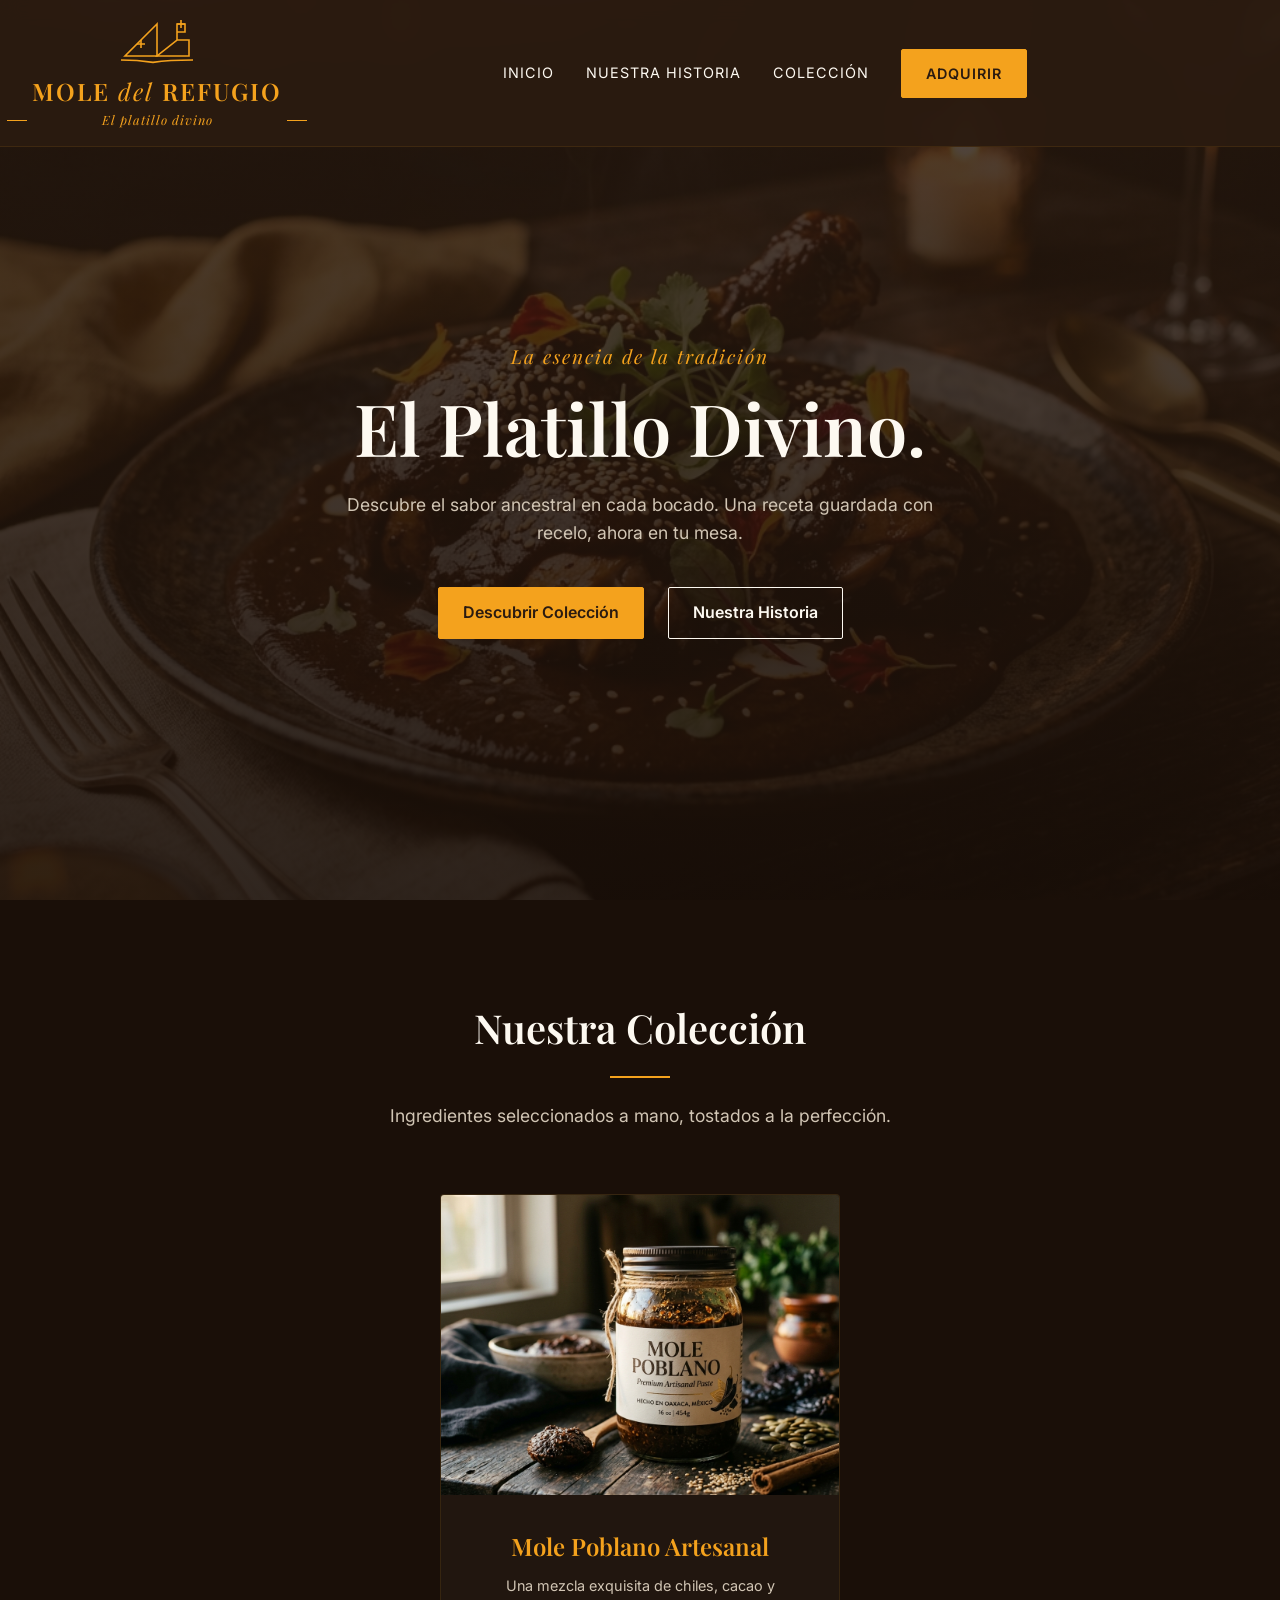
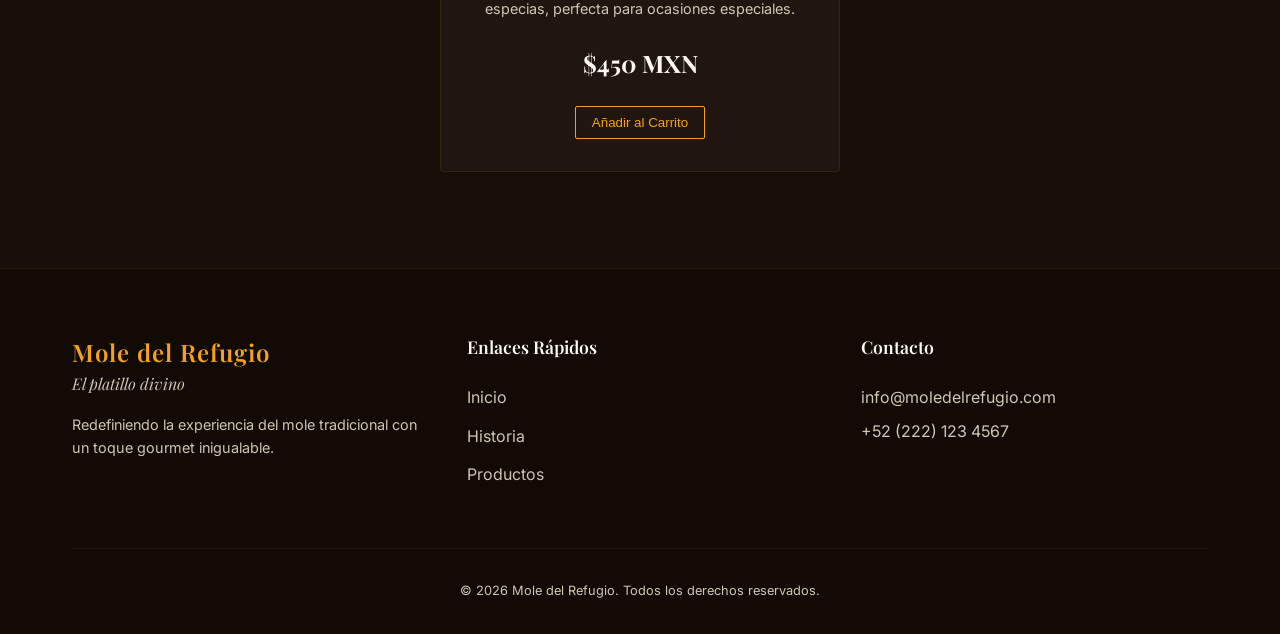
==== index.html @ b90fb0c5 "Initial commit: Landing page Mole del Refugio" ====
<!DOCTYPE html>
<html lang="es">
<head>
    <meta charset="UTF-8">
    <meta name="viewport" content="width=device-width, initial-scale=1.0">
    <title>Mole del Refugio | El platillo divino</title>
    <meta name="description" content="Mole del Refugio - El platillo divino. Experiencia gourmet inigualable, mole tradicional con ingredientes de la más alta calidad.">
    <!-- Google Fonts -->
    <link rel="preconnect" href="https://fonts.googleapis.com">
    <link rel="preconnect" href="https://fonts.gstatic.com" crossorigin>
    <link href="https://fonts.googleapis.com/css2?family=Playfair+Display:ital,wght@0,400;0,600;0,700;1,400&family=Inter:wght@300;400;500;600&display=swap" rel="stylesheet">
    <!-- Custom CSS -->
    <link rel="stylesheet" href="css/styles.css">
</head>
<body>
    <!-- Navbar -->
    <nav class="navbar">
        <div class="nav-container">
            <div class="logo">
                <div class="logo-icon">
                    <svg viewBox="0 0 100 60" width="80" height="48" xmlns="http://www.w3.org/2000/svg">
                        <path d="M 50 10 L 10 50 L 50 50 Z" fill="none" stroke="#F4A21D" stroke-width="2"/>
                        <path d="M 50 50 L 90 50 L 90 30 L 75 30 L 75 20 L 85 20 L 85 10 L 75 10 L 75 30 Z" fill="none" stroke="#F4A21D" stroke-width="2"/>
                        <!-- Crosses -->
                        <path d="M 30 30 L 30 40 M 25 35 L 35 35" stroke="#F4A21D" stroke-width="2"/>
                        <path d="M 80 5 L 80 15 M 75 10 L 85 10" stroke="#F4A21D" stroke-width="2"/>
                        <!-- Bottom lines -->
                        <path d="M 5 55 Q 25 55 45 58 Q 65 55 95 55" fill="none" stroke="#F4A21D" stroke-width="2"/>
                    </svg>
                </div>
                <div class="logo-text">
                    <h1>Mole <span>del</span> Refugio</h1>
                    <p>El platillo divino</p>
                </div>
            </div>
            <ul class="nav-links">
                <li><a href="#inicio">Inicio</a></li>
                <li><a href="#historia">Nuestra Historia</a></li>
                <li><a href="#coleccion">Colección</a></li>
                <li><a href="#contacto" class="btn-primary">Adquirir</a></li>
            </ul>
            <div class="hamburger">
                <span></span>
                <span></span>
                <span></span>
            </div>
        </div>
    </nav>

    <!-- Hero Section -->
    <section id="inicio" class="hero">
        <div class="hero-overlay"></div>
        <div class="hero-content">
            <span class="hero-subtitle">La esencia de la tradición</span>
            <h2 class="hero-title">El Platillo Divino.</h2>
            <p class="hero-desc">Descubre el sabor ancestral en cada bocado. Una receta guardada con recelo, ahora en tu mesa.</p>
            <div class="hero-actions">
                <a href="#coleccion" class="btn-primary large">Descubrir Colección</a>
                <a href="#historia" class="btn-secondary large">Nuestra Historia</a>
            </div>
        </div>
    </section>

    <!-- Product Showcase -->
    <section id="coleccion" class="showcase section-padding">
        <div class="container">
            <div class="section-header">
                <h2>Nuestra Colección</h2>
                <div class="divider"></div>
                <p>Ingredientes seleccionados a mano, tostados a la perfección.</p>
            </div>
            <div class="product-grid">
                <div class="product-card">
                    <div class="product-image">
                        <img src="assets/mole_jar.png" alt="Mole del Refugio Tradicional">
                    </div>
                    <div class="product-info">
                        <h3>Mole Poblano Artesanal</h3>
                        <p>Una mezcla exquisita de chiles, cacao y especias, perfecta para ocasiones especiales.</p>
                        <span class="price">$450 MXN</span>
                        <button class="btn-outline">Añadir al Carrito</button>
                    </div>
                </div>
            </div>
        </div>
    </section>

    <!-- Footer -->
    <footer id="contacto" class="footer">
        <div class="container">
            <div class="footer-grid">
                <div class="footer-brand">
                    <h2>Mole del Refugio</h2>
                    <p>El platillo divino</p>
                    <p class="footer-desc">Redefiniendo la experiencia del mole tradicional con un toque gourmet inigualable.</p>
                </div>
                <div class="footer-links">
                    <h4>Enlaces Rápidos</h4>
                    <ul>
                        <li><a href="#inicio">Inicio</a></li>
                        <li><a href="#historia">Historia</a></li>
                        <li><a href="#coleccion">Productos</a></li>
                    </ul>
                </div>
                <div class="footer-contact">
                    <h4>Contacto</h4>
                    <p>info@moledelrefugio.com</p>
                    <p>+52 (222) 123 4567</p>
                </div>
            </div>
            <div class="footer-bottom">
                <p>&copy; 2026 Mole del Refugio. Todos los derechos reservados.</p>
            </div>
        </div>
    </footer>

    <script src="js/main.js"></script>
</body>
</html>
---- css/styles.css ----
/* Variables CSS basadas en el logotipo */
:root {
    --bg-dark: #2B1B10; /* Marrón profundo del logo */
    --bg-darker: #1A0F08;
    --accent-gold: #F4A21D; /* Dorado/Naranja del logo */
    --accent-gold-hover: #D48812;
    --text-light: #FDF9F1;
    --text-muted: #D1C5B4;
    
    --font-heading: 'Playfair Display', serif;
    --font-body: 'Inter', sans-serif;
    
    --transition: all 0.3s cubic-bezier(0.25, 0.8, 0.25, 1);
}

* {
    margin: 0;
    padding: 0;
    box-sizing: border-box;
}

html {
    scroll-behavior: smooth;
}

body {
    font-family: var(--font-body);
    background-color: var(--bg-dark);
    color: var(--text-light);
    line-height: 1.6;
    overflow-x: hidden;
}

h1, h2, h3, h4, h5, h6 {
    font-family: var(--font-heading);
    font-weight: 600;
}

a {
    text-decoration: none;
    color: inherit;
    transition: var(--transition);
}

ul {
    list-style: none;
}

.container {
    max-width: 1200px;
    margin: 0 auto;
    padding: 0 2rem;
}

.section-padding {
    padding: 6rem 0;
}

/* Navbar */
.navbar {
    position: fixed;
    top: 0;
    left: 0;
    width: 100%;
    background-color: rgba(43, 27, 16, 0.95);
    backdrop-filter: blur(10px);
    z-index: 1000;
    border-bottom: 1px solid rgba(244, 162, 29, 0.1);
    transition: var(--transition);
}

.nav-container {
    max-width: 1400px;
    margin: 0 auto;
    padding: 1rem 2rem;
    display: flex;
    justify-content: space-between;
    align-items: center;
}

.logo {
    display: flex;
    flex-direction: column;
    align-items: center;
    cursor: pointer;
}

.logo-text {
    text-align: center;
}

.logo-text h1 {
    font-size: 1.5rem;
    letter-spacing: 2px;
    color: var(--accent-gold);
    text-transform: uppercase;
}

.logo-text h1 span {
    font-family: var(--font-heading);
    text-transform: lowercase;
    font-style: italic;
    font-weight: 400;
}

.logo-text p {
    font-family: var(--font-heading);
    font-size: 0.8rem;
    color: var(--accent-gold);
    font-style: italic;
    letter-spacing: 1px;
    position: relative;
}

.logo-text p::before,
.logo-text p::after {
    content: '';
    position: absolute;
    top: 50%;
    width: 20px;
    height: 1px;
    background-color: var(--accent-gold);
}
.logo-text p::before { left: -25px; }
.logo-text p::after { right: -25px; }

.nav-links {
    display: flex;
    gap: 2rem;
    align-items: center;
}

.nav-links li a {
    font-size: 0.9rem;
    text-transform: uppercase;
    letter-spacing: 1px;
    position: relative;
}

.nav-links li a:not(.btn-primary)::after {
    content: '';
    position: absolute;
    bottom: -5px;
    left: 0;
    width: 0;
    height: 1px;
    background-color: var(--accent-gold);
    transition: var(--transition);
}

.nav-links li a:not(.btn-primary):hover::after {
    width: 100%;
}

/* Buttons */
.btn-primary {
    background-color: var(--accent-gold);
    color: var(--bg-dark);
    padding: 0.75rem 1.5rem;
    border-radius: 2px;
    font-weight: 600;
    border: 1px solid var(--accent-gold);
    display: inline-block;
    cursor: pointer;
}

.btn-primary:hover {
    background-color: var(--accent-gold-hover);
    border-color: var(--accent-gold-hover);
    transform: translateY(-2px);
    box-shadow: 0 4px 15px rgba(244, 162, 29, 0.2);
}

.btn-secondary {
    background-color: transparent;
    color: var(--text-light);
    padding: 0.75rem 1.5rem;
    border-radius: 2px;
    font-weight: 600;
    border: 1px solid var(--text-light);
    display: inline-block;
    cursor: pointer;
}

.btn-secondary:hover {
    background-color: var(--text-light);
    color: var(--bg-dark);
    transform: translateY(-2px);
}

.btn-outline {
    background-color: transparent;
    color: var(--accent-gold);
    padding: 0.5rem 1rem;
    border-radius: 2px;
    font-weight: 500;
    border: 1px solid var(--accent-gold);
    cursor: pointer;
    transition: var(--transition);
}

.btn-outline:hover {
    background-color: var(--accent-gold);
    color: var(--bg-dark);
}

/* Hero Section */
.hero {
    height: 100vh;
    background-image: url('../assets/hero_mole.png');
    background-size: cover;
    background-position: center;
    position: relative;
    display: flex;
    align-items: center;
    justify-content: center;
    text-align: center;
    padding-top: 80px;
}

.hero-overlay {
    position: absolute;
    top: 0;
    left: 0;
    width: 100%;
    height: 100%;
    background: linear-gradient(to bottom, rgba(43, 27, 16, 0.8), rgba(26, 15, 8, 0.9));
}

.hero-content {
    position: relative;
    z-index: 1;
    max-width: 800px;
    padding: 0 2rem;
    opacity: 0;
    transform: translateY(30px);
    animation: fadeUp 1s ease forwards 0.5s;
}

@keyframes fadeUp {
    to {
        opacity: 1;
        transform: translateY(0);
    }
}

.hero-subtitle {
    font-family: var(--font-heading);
    color: var(--accent-gold);
    font-size: 1.2rem;
    font-style: italic;
    letter-spacing: 2px;
    margin-bottom: 1rem;
    display: block;
}

.hero-title {
    font-size: 4.5rem;
    margin-bottom: 1.5rem;
    line-height: 1.1;
}

.hero-desc {
    font-size: 1.1rem;
    color: var(--text-muted);
    margin-bottom: 2.5rem;
    max-width: 600px;
    margin-left: auto;
    margin-right: auto;
}

.hero-actions {
    display: flex;
    gap: 1.5rem;
    justify-content: center;
}

/* Section Header */
.section-header {
    text-align: center;
    margin-bottom: 4rem;
}

.section-header h2 {
    font-size: 2.5rem;
    color: var(--text-light);
    margin-bottom: 1rem;
}

.divider {
    width: 60px;
    height: 2px;
    background-color: var(--accent-gold);
    margin: 0 auto 1.5rem;
}

.section-header p {
    color: var(--text-muted);
    font-size: 1.1rem;
}

/* Showcase */
.showcase {
    background-color: var(--bg-darker);
}

.product-grid {
    display: flex;
    justify-content: center;
    gap: 3rem;
    flex-wrap: wrap;
}

.product-card {
    background: rgba(255, 255, 255, 0.03);
    border: 1px solid rgba(244, 162, 29, 0.1);
    border-radius: 4px;
    overflow: hidden;
    max-width: 400px;
    transition: var(--transition);
}

.product-card:hover {
    transform: translateY(-10px);
    box-shadow: 0 15px 30px rgba(0,0,0,0.5);
    border-color: rgba(244, 162, 29, 0.3);
}

.product-image {
    height: 300px;
    overflow: hidden;
}

.product-image img {
    width: 100%;
    height: 100%;
    object-fit: cover;
    transition: transform 0.5s ease;
}

.product-card:hover .product-image img {
    transform: scale(1.05);
}

.product-info {
    padding: 2rem;
    text-align: center;
}

.product-info h3 {
    font-size: 1.5rem;
    margin-bottom: 0.5rem;
    color: var(--accent-gold);
}

.product-info p {
    color: var(--text-muted);
    font-size: 0.9rem;
    margin-bottom: 1.5rem;
}

.price {
    display: block;
    font-family: var(--font-heading);
    font-size: 1.5rem;
    font-weight: 700;
    margin-bottom: 1.5rem;
}

/* Footer */
.footer {
    background-color: #110A05;
    padding: 4rem 0 2rem;
    border-top: 1px solid rgba(244, 162, 29, 0.1);
}

.footer-grid {
    display: grid;
    grid-template-columns: repeat(auto-fit, minmax(250px, 1fr));
    gap: 3rem;
    margin-bottom: 3rem;
}

.footer-brand h2 {
    color: var(--accent-gold);
    font-size: 1.5rem;
    letter-spacing: 1px;
}

.footer-brand p {
    font-family: var(--font-heading);
    font-style: italic;
    color: var(--text-muted);
    margin-bottom: 1rem;
}

.footer-desc {
    font-family: var(--font-body) !important;
    font-style: normal !important;
    font-size: 0.9rem;
}

.footer-links h4, .footer-contact h4 {
    color: var(--text-light);
    margin-bottom: 1.5rem;
    font-size: 1.1rem;
}

.footer-links ul li {
    margin-bottom: 0.8rem;
}

.footer-links ul li a {
    color: var(--text-muted);
}

.footer-links ul li a:hover {
    color: var(--accent-gold);
}

.footer-contact p {
    color: var(--text-muted);
    margin-bottom: 0.5rem;
}

.footer-bottom {
    text-align: center;
    padding-top: 2rem;
    border-top: 1px solid rgba(255, 255, 255, 0.05);
    color: var(--text-muted);
    font-size: 0.8rem;
}

/* Responsive */
@media (max-width: 768px) {
    .nav-links {
        display: none;
    }
    
    .hero-title {
        font-size: 3rem;
    }
    
    .hero-actions {
        flex-direction: column;
    }
}
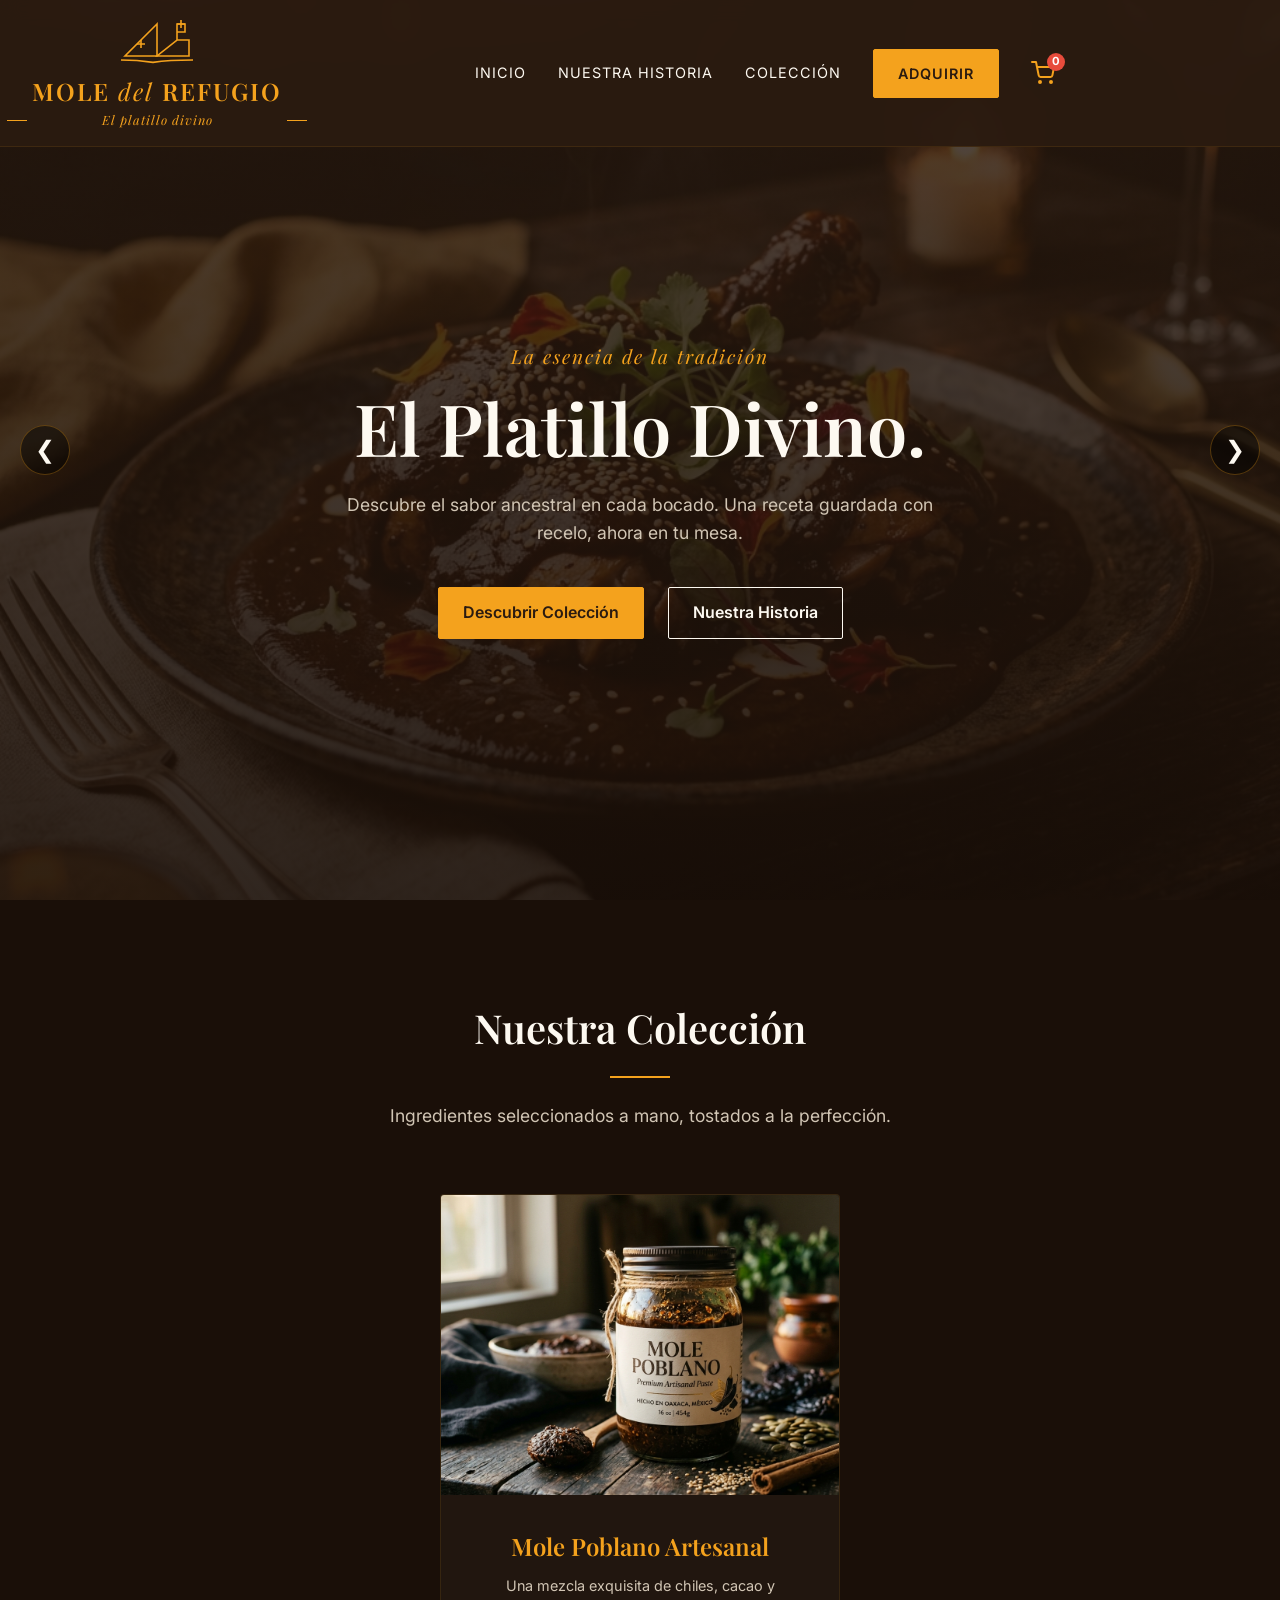
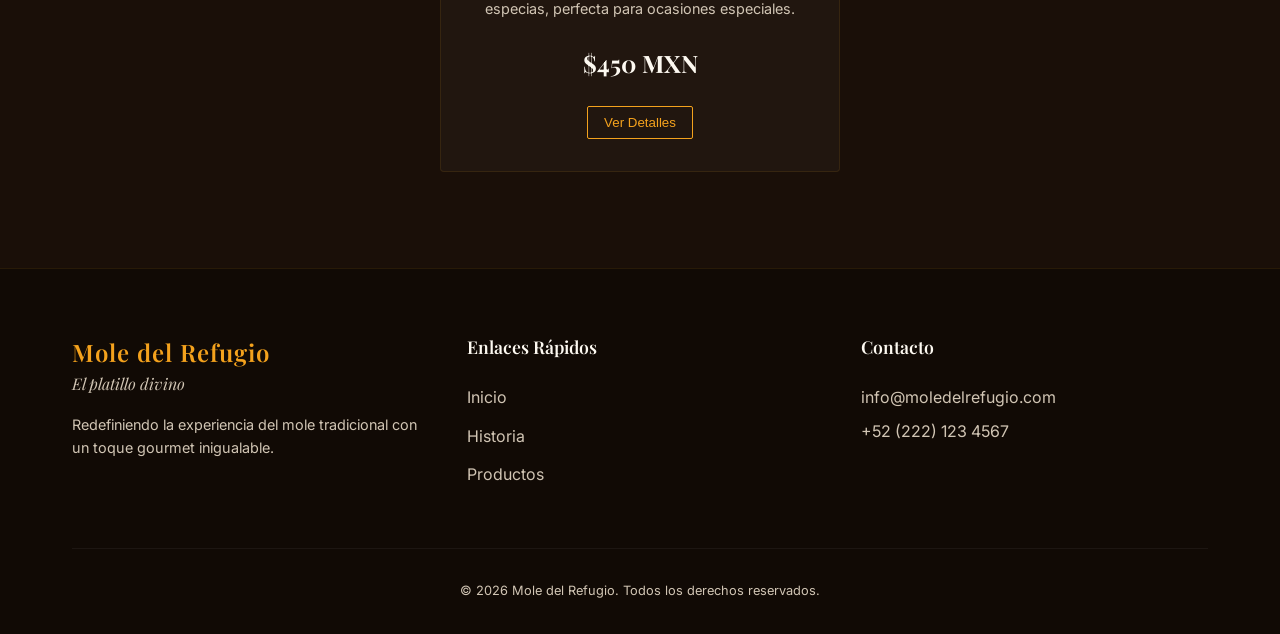
==== commit a6d3b8ef: "Add shopping cart, modal, whatsapp checkout and hero slider" ====
--- a/index.html
+++ b/index.html
@@ -38,6 +38,15 @@
                 <li><a href="#historia">Nuestra Historia</a></li>
                 <li><a href="#coleccion">Colección</a></li>
                 <li><a href="#contacto" class="btn-primary">Adquirir</a></li>
+                <li>
+                    <a href="#" class="cart-icon" id="cart-icon" onclick="openCart(event)">
+                        <svg viewBox="0 0 24 24" width="24" height="24" stroke="currentColor" stroke-width="2" fill="none" stroke-linecap="round" stroke-linejoin="round">
+                            <circle cx="9" cy="21" r="1"></circle><circle cx="20" cy="21" r="1"></circle>
+                            <path d="M1 1h4l2.68 13.39a2 2 0 0 0 2 1.61h9.72a2 2 0 0 0 2-1.61L23 6H6"></path>
+                        </svg>
+                        <span class="cart-count" id="cart-count">0</span>
+                    </a>
+                </li>
             </ul>
             <div class="hamburger">
                 <span></span>
@@ -49,6 +58,15 @@
 
     <!-- Hero Section -->
     <section id="inicio" class="hero">
+        <div class="slider-container">
+            <div class="slide active" style="background-image: url('assets/hero_mole.png');"></div>
+            <div class="slide" style="background-image: url('assets/hero_slider_2.png');"></div>
+            <div class="slide" style="background-image: url('assets/hero_slider_3.png');"></div>
+        </div>
+        <div class="slider-controls">
+            <button class="slider-btn prev" onclick="moveSlide(-1)">&#10094;</button>
+            <button class="slider-btn next" onclick="moveSlide(1)">&#10095;</button>
+        </div>
         <div class="hero-overlay"></div>
         <div class="hero-content">
             <span class="hero-subtitle">La esencia de la tradición</span>
@@ -78,7 +96,7 @@
                         <h3>Mole Poblano Artesanal</h3>
                         <p>Una mezcla exquisita de chiles, cacao y especias, perfecta para ocasiones especiales.</p>
                         <span class="price">$450 MXN</span>
-                        <button class="btn-outline">Añadir al Carrito</button>
+                        <button class="btn-outline" onclick="openProductModal('Mole Poblano Artesanal', 450, 'assets/mole_jar.png', 'Una mezcla exquisita de chiles, cacao y especias, perfecta para ocasiones especiales.', 'Frasco de 500g')">Ver Detalles</button>
                     </div>
                 </div>
             </div>
@@ -114,6 +132,60 @@
         </div>
     </footer>
 
+    <!-- Product Modal -->
+    <div id="product-modal" class="modal-overlay">
+        <div class="modal-content">
+            <span class="close-modal" onclick="closeProductModal()">&times;</span>
+            <div class="modal-grid">
+                <div class="modal-image">
+                    <img id="modal-img" src="" alt="Producto">
+                </div>
+                <div class="modal-details">
+                    <h2 id="modal-title">Título</h2>
+                    <p id="modal-weight" class="weight-info">Peso</p>
+                    <p id="modal-desc" class="modal-desc">Descripción</p>
+                    <div class="modal-price" id="modal-price">$0</div>
+                    
+                    <div class="quantity-selector">
+                        <span>Cantidad:</span>
+                        <div class="qty-controls">
+                            <button onclick="updateModalQty(-1)">-</button>
+                            <input type="number" id="modal-qty" value="1" min="1" readonly>
+                            <button onclick="updateModalQty(1)">+</button>
+                        </div>
+                    </div>
+                    
+                    <button class="btn-primary w-100" onclick="addToCartFromModal()">Agregar al Carrito</button>
+                </div>
+            </div>
+        </div>
+    </div>
+
+    <!-- Cart Drawer -->
+    <div id="cart-drawer" class="cart-overlay">
+        <div class="cart-panel">
+            <div class="cart-header">
+                <h2>Tu Pedido</h2>
+                <span class="close-cart" onclick="closeCart()">&times;</span>
+            </div>
+            <div class="cart-items" id="cart-items">
+                <!-- Items se generan con JS -->
+            </div>
+            <div class="cart-footer">
+                <div class="cart-total">
+                    <span>Total:</span>
+                    <span id="cart-total-price">$0.00 MXN</span>
+                </div>
+                <button class="btn-whatsapp" onclick="checkoutWhatsapp()">
+                    <svg viewBox="0 0 24 24" width="24" height="24" stroke="currentColor" stroke-width="2" fill="none" stroke-linecap="round" stroke-linejoin="round">
+                        <path d="M21 11.5a8.38 8.38 0 0 1-.9 3.8 8.5 8.5 0 0 1-7.6 4.7 8.38 8.38 0 0 1-3.8-.9L3 21l1.9-5.7a8.38 8.38 0 0 1-.9-3.8 8.5 8.5 0 0 1 4.7-7.6 8.38 8.38 0 0 1 3.8-.9h.5a8.48 8.48 0 0 1 8 8v.5z"></path>
+                    </svg>
+                    Comprar por WhatsApp
+                </button>
+            </div>
+        </div>
+    </div>
+
     <script src="js/main.js"></script>
 </body>
 </html>
--- a/css/styles.css
+++ b/css/styles.css
@@ -207,15 +207,71 @@
 /* Hero Section */
 .hero {
     height: 100vh;
-    background-image: url('../assets/hero_mole.png');
-    background-size: cover;
-    background-position: center;
     position: relative;
     display: flex;
     align-items: center;
     justify-content: center;
     text-align: center;
     padding-top: 80px;
+    overflow: hidden;
+}
+
+.slider-container {
+    position: absolute;
+    top: 0;
+    left: 0;
+    width: 100%;
+    height: 100%;
+    z-index: 0;
+}
+
+.slide {
+    position: absolute;
+    top: 0;
+    left: 0;
+    width: 100%;
+    height: 100%;
+    background-size: cover;
+    background-position: center;
+    opacity: 0;
+    transition: opacity 1s ease-in-out;
+}
+
+.slide.active {
+    opacity: 1;
+}
+
+.slider-controls {
+    position: absolute;
+    top: 50%;
+    width: 100%;
+    display: flex;
+    justify-content: space-between;
+    transform: translateY(-50%);
+    z-index: 2;
+    padding: 0 20px;
+    pointer-events: none;
+}
+
+.slider-btn {
+    background: rgba(0, 0, 0, 0.5);
+    color: var(--text-light);
+    border: 1px solid rgba(244, 162, 29, 0.3);
+    width: 50px;
+    height: 50px;
+    border-radius: 50%;
+    font-size: 1.5rem;
+    cursor: pointer;
+    pointer-events: auto;
+    transition: all 0.3s ease;
+    display: flex;
+    align-items: center;
+    justify-content: center;
+}
+
+.slider-btn:hover {
+    background: var(--accent-gold);
+    color: var(--bg-dark);
 }
 
 .hero-overlay {
@@ -429,6 +485,315 @@
     border-top: 1px solid rgba(255, 255, 255, 0.05);
     color: var(--text-muted);
     font-size: 0.8rem;
+}
+
+/* Cart Icon */
+.cart-icon {
+    position: relative;
+    display: flex;
+    align-items: center;
+    color: var(--accent-gold) !important;
+}
+
+.cart-icon::after {
+    display: none !important;
+}
+
+.cart-count {
+    position: absolute;
+    top: -8px;
+    right: -10px;
+    background-color: #E74C3C;
+    color: white;
+    font-size: 0.7rem;
+    font-weight: bold;
+    width: 18px;
+    height: 18px;
+    border-radius: 50%;
+    display: flex;
+    align-items: center;
+    justify-content: center;
+}
+
+/* Modal */
+.modal-overlay {
+    position: fixed;
+    top: 0;
+    left: 0;
+    width: 100%;
+    height: 100%;
+    background: rgba(0, 0, 0, 0.8);
+    display: flex;
+    align-items: center;
+    justify-content: center;
+    z-index: 2000;
+    opacity: 0;
+    visibility: hidden;
+    transition: var(--transition);
+    backdrop-filter: blur(5px);
+}
+
+.modal-overlay.active {
+    opacity: 1;
+    visibility: visible;
+}
+
+.modal-content {
+    background: var(--bg-darker);
+    border: 1px solid var(--accent-gold);
+    border-radius: 8px;
+    width: 90%;
+    max-width: 800px;
+    position: relative;
+    transform: translateY(20px);
+    transition: var(--transition);
+    overflow: hidden;
+}
+
+.modal-overlay.active .modal-content {
+    transform: translateY(0);
+}
+
+.close-modal, .close-cart {
+    position: absolute;
+    top: 15px;
+    right: 20px;
+    font-size: 2rem;
+    color: var(--text-muted);
+    cursor: pointer;
+    z-index: 10;
+    transition: color 0.3s;
+}
+
+.close-modal:hover, .close-cart:hover {
+    color: var(--accent-gold);
+}
+
+.modal-grid {
+    display: grid;
+    grid-template-columns: 1fr 1fr;
+}
+
+.modal-image img {
+    width: 100%;
+    height: 100%;
+    object-fit: cover;
+}
+
+.modal-details {
+    padding: 2.5rem;
+    display: flex;
+    flex-direction: column;
+    justify-content: center;
+}
+
+.modal-details h2 {
+    color: var(--accent-gold);
+    margin-bottom: 0.5rem;
+}
+
+.weight-info {
+    font-size: 0.9rem;
+    color: var(--text-muted);
+    margin-bottom: 1rem;
+    font-style: italic;
+}
+
+.modal-desc {
+    margin-bottom: 1.5rem;
+    color: var(--text-light);
+}
+
+.modal-price {
+    font-family: var(--font-heading);
+    font-size: 1.8rem;
+    font-weight: 700;
+    margin-bottom: 1.5rem;
+    color: var(--accent-gold);
+}
+
+.quantity-selector {
+    display: flex;
+    align-items: center;
+    gap: 1rem;
+    margin-bottom: 2rem;
+}
+
+.qty-controls {
+    display: flex;
+    align-items: center;
+    border: 1px solid rgba(255, 255, 255, 0.2);
+    border-radius: 4px;
+    overflow: hidden;
+}
+
+.qty-controls button {
+    background: transparent;
+    border: none;
+    color: var(--text-light);
+    width: 35px;
+    height: 35px;
+    font-size: 1.2rem;
+    cursor: pointer;
+    transition: background 0.3s;
+}
+
+.qty-controls button:hover {
+    background: rgba(244, 162, 29, 0.2);
+}
+
+.qty-controls input {
+    width: 40px;
+    height: 35px;
+    background: transparent;
+    border: none;
+    border-left: 1px solid rgba(255, 255, 255, 0.2);
+    border-right: 1px solid rgba(255, 255, 255, 0.2);
+    color: var(--text-light);
+    text-align: center;
+    font-size: 1rem;
+}
+
+.w-100 {
+    width: 100%;
+}
+
+/* Cart Drawer */
+.cart-overlay {
+    position: fixed;
+    top: 0;
+    left: 0;
+    width: 100%;
+    height: 100%;
+    background: rgba(0, 0, 0, 0.5);
+    z-index: 2000;
+    opacity: 0;
+    visibility: hidden;
+    transition: var(--transition);
+}
+
+.cart-overlay.active {
+    opacity: 1;
+    visibility: visible;
+}
+
+.cart-panel {
+    position: absolute;
+    top: 0;
+    right: -400px;
+    width: 100%;
+    max-width: 400px;
+    height: 100%;
+    background: var(--bg-dark);
+    box-shadow: -5px 0 15px rgba(0, 0, 0, 0.5);
+    transition: transform 0.4s cubic-bezier(0.25, 0.8, 0.25, 1);
+    display: flex;
+    flex-direction: column;
+    border-left: 1px solid rgba(244, 162, 29, 0.2);
+}
+
+.cart-overlay.active .cart-panel {
+    transform: translateX(-400px);
+}
+
+.cart-header {
+    padding: 1.5rem;
+    border-bottom: 1px solid rgba(255, 255, 255, 0.1);
+    display: flex;
+    justify-content: space-between;
+    align-items: center;
+}
+
+.cart-header h2 {
+    color: var(--accent-gold);
+}
+
+.cart-items {
+    flex: 1;
+    overflow-y: auto;
+    padding: 1.5rem;
+}
+
+.cart-item {
+    display: flex;
+    gap: 1rem;
+    margin-bottom: 1.5rem;
+    padding-bottom: 1.5rem;
+    border-bottom: 1px solid rgba(255, 255, 255, 0.05);
+}
+
+.cart-item-img {
+    width: 80px;
+    height: 80px;
+    object-fit: cover;
+    border-radius: 4px;
+}
+
+.cart-item-details {
+    flex: 1;
+}
+
+.cart-item-title {
+    font-weight: 600;
+    margin-bottom: 0.3rem;
+}
+
+.cart-item-price {
+    color: var(--accent-gold);
+    font-weight: bold;
+    margin-bottom: 0.5rem;
+}
+
+.remove-item {
+    color: #E74C3C;
+    background: none;
+    border: none;
+    font-size: 0.8rem;
+    cursor: pointer;
+    margin-top: 0.5rem;
+    text-decoration: underline;
+}
+
+.cart-footer {
+    padding: 1.5rem;
+    border-top: 1px solid rgba(255, 255, 255, 0.1);
+    background: rgba(0,0,0,0.2);
+}
+
+.cart-total {
+    display: flex;
+    justify-content: space-between;
+    align-items: center;
+    font-size: 1.2rem;
+    font-weight: bold;
+    margin-bottom: 1.5rem;
+}
+
+.cart-total span:last-child {
+    color: var(--accent-gold);
+    font-family: var(--font-heading);
+    font-size: 1.5rem;
+}
+
+.btn-whatsapp {
+    width: 100%;
+    background-color: #25D366;
+    color: white;
+    border: none;
+    padding: 1rem;
+    border-radius: 4px;
+    font-weight: bold;
+    font-size: 1.1rem;
+    cursor: pointer;
+    display: flex;
+    justify-content: center;
+    align-items: center;
+    gap: 0.5rem;
+    transition: background 0.3s;
+}
+
+.btn-whatsapp:hover {
+    background-color: #128C7E;
 }
 
 /* Responsive */
@@ -444,4 +809,26 @@
     .hero-actions {
         flex-direction: column;
     }
-}
+    
+    .modal-grid {
+        grid-template-columns: 1fr;
+    }
+    
+    .modal-image {
+        height: 200px;
+    }
+    
+    .modal-content {
+        max-height: 90vh;
+        overflow-y: auto;
+    }
+    
+    .cart-panel {
+        right: -100%;
+        max-width: 100%;
+    }
+    
+    .cart-overlay.active .cart-panel {
+        transform: translateX(-100%);
+    }
+}
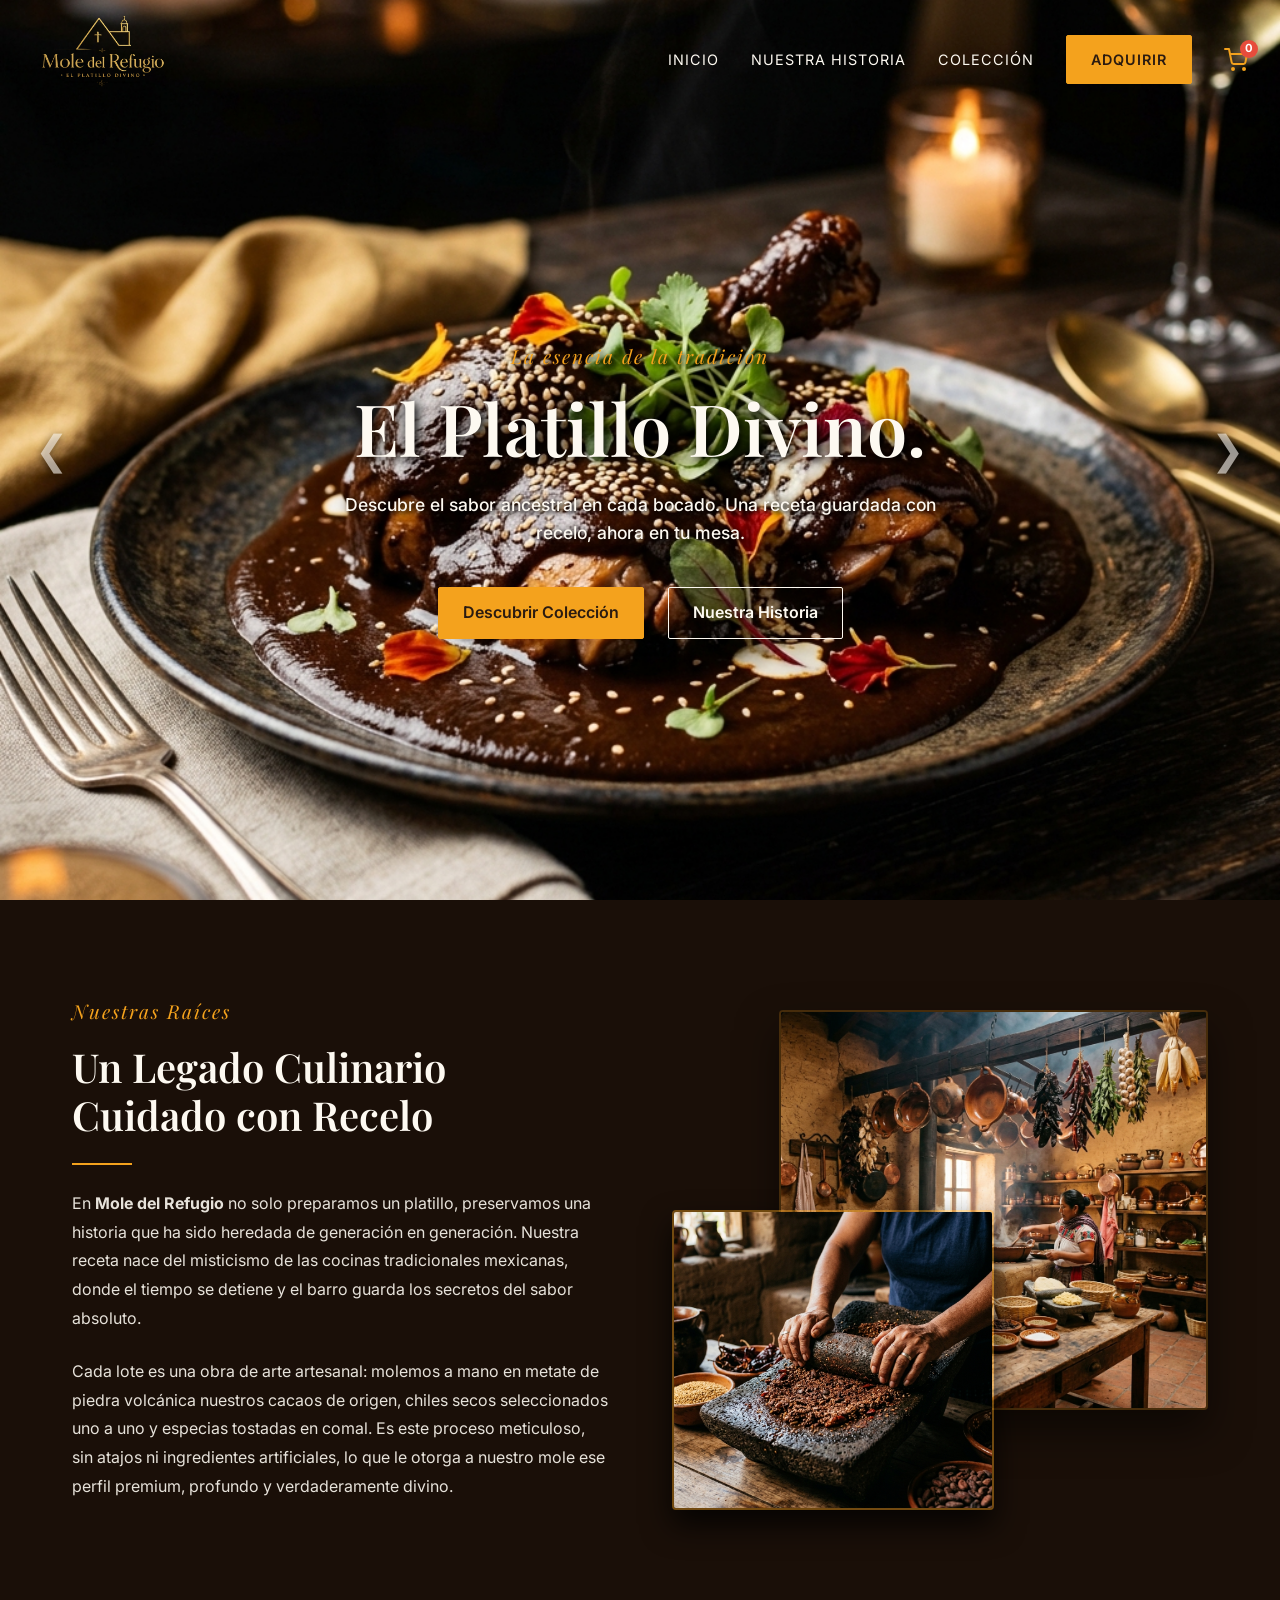
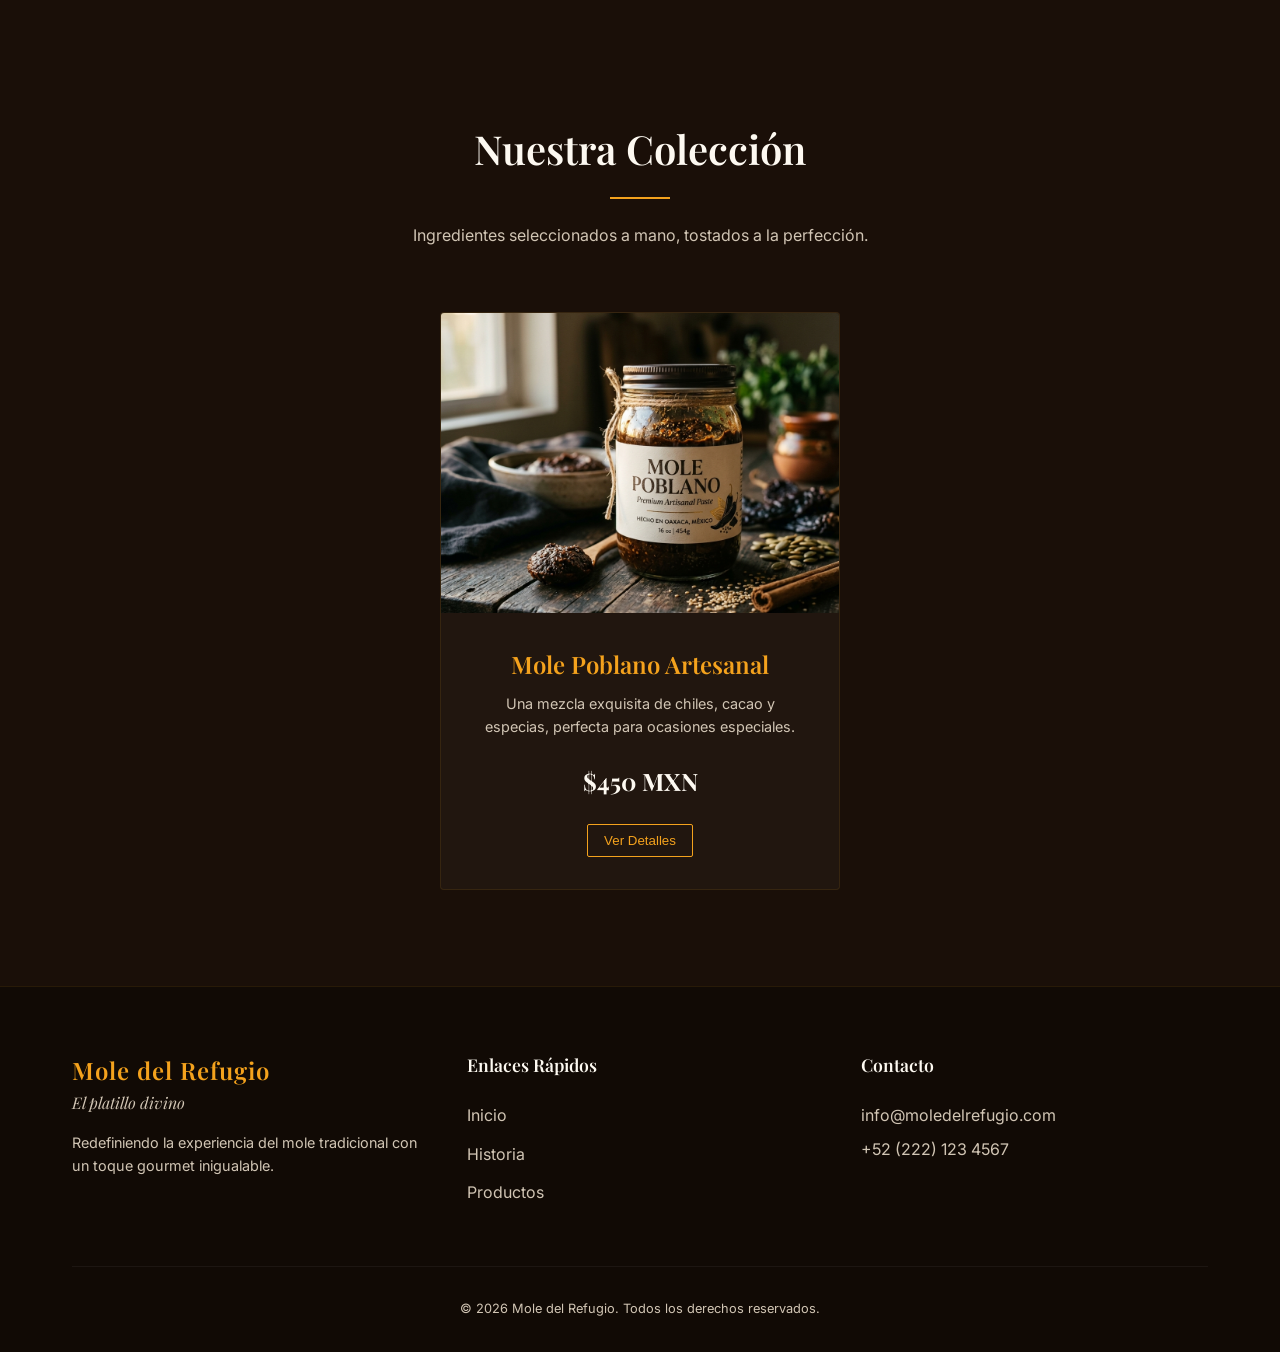
==== commit bab589a6: "Add Nuestra Historia section, update logo size, and copy new images" ====
--- a/index.html
+++ b/index.html
@@ -17,21 +17,9 @@
     <nav class="navbar">
         <div class="nav-container">
             <div class="logo">
-                <div class="logo-icon">
-                    <svg viewBox="0 0 100 60" width="80" height="48" xmlns="http://www.w3.org/2000/svg">
-                        <path d="M 50 10 L 10 50 L 50 50 Z" fill="none" stroke="#F4A21D" stroke-width="2"/>
-                        <path d="M 50 50 L 90 50 L 90 30 L 75 30 L 75 20 L 85 20 L 85 10 L 75 10 L 75 30 Z" fill="none" stroke="#F4A21D" stroke-width="2"/>
-                        <!-- Crosses -->
-                        <path d="M 30 30 L 30 40 M 25 35 L 35 35" stroke="#F4A21D" stroke-width="2"/>
-                        <path d="M 80 5 L 80 15 M 75 10 L 85 10" stroke="#F4A21D" stroke-width="2"/>
-                        <!-- Bottom lines -->
-                        <path d="M 5 55 Q 25 55 45 58 Q 65 55 95 55" fill="none" stroke="#F4A21D" stroke-width="2"/>
-                    </svg>
-                </div>
-                <div class="logo-text">
-                    <h1>Mole <span>del</span> Refugio</h1>
-                    <p>El platillo divino</p>
-                </div>
+                <a href="#inicio">
+                    <img src="assets/logo.png" alt="Mole del Refugio" class="logo-img">
+                </a>
             </div>
             <ul class="nav-links">
                 <li><a href="#inicio">Inicio</a></li>
@@ -75,6 +63,25 @@
             <div class="hero-actions">
                 <a href="#coleccion" class="btn-primary large">Descubrir Colección</a>
                 <a href="#historia" class="btn-secondary large">Nuestra Historia</a>
+            </div>
+        </div>
+    </section>
+
+    <!-- Historia Section -->
+    <section id="historia" class="historia section-padding">
+        <div class="container">
+            <div class="historia-grid">
+                <div class="historia-content">
+                    <span class="historia-subtitle">Nuestras Raíces</span>
+                    <h2>Un Legado Culinario Cuidado con Recelo</h2>
+                    <div class="divider" style="margin: 1.5rem 0;"></div>
+                    <p>En <strong>Mole del Refugio</strong> no solo preparamos un platillo, preservamos una historia que ha sido heredada de generación en generación. Nuestra receta nace del misticismo de las cocinas tradicionales mexicanas, donde el tiempo se detiene y el barro guarda los secretos del sabor absoluto.</p>
+                    <p>Cada lote es una obra de arte artesanal: molemos a mano en metate de piedra volcánica nuestros cacaos de origen, chiles secos seleccionados uno a uno y especias tostadas en comal. Es este proceso meticuloso, sin atajos ni ingredientes artificiales, lo que le otorga a nuestro mole ese perfil premium, profundo y verdaderamente divino.</p>
+                </div>
+                <div class="historia-images">
+                    <img src="assets/historia_cocina.png" alt="Cocina Tradicional" class="historia-img-main">
+                    <img src="assets/historia_ingredientes.png" alt="Molienda en Metate" class="historia-img-sub">
+                </div>
             </div>
         </div>
     </section>
--- a/css/styles.css
+++ b/css/styles.css
@@ -62,10 +62,9 @@
     top: 0;
     left: 0;
     width: 100%;
-    background-color: rgba(43, 27, 16, 0.95);
-    backdrop-filter: blur(10px);
+    background-color: transparent;
     z-index: 1000;
-    border-bottom: 1px solid rgba(244, 162, 29, 0.1);
+    border-bottom: none;
     transition: var(--transition);
 }
 
@@ -80,49 +79,21 @@
 
 .logo {
     display: flex;
-    flex-direction: column;
     align-items: center;
     cursor: pointer;
 }
 
-.logo-text {
-    text-align: center;
-}
-
-.logo-text h1 {
-    font-size: 1.5rem;
-    letter-spacing: 2px;
-    color: var(--accent-gold);
-    text-transform: uppercase;
-}
-
-.logo-text h1 span {
-    font-family: var(--font-heading);
-    text-transform: lowercase;
-    font-style: italic;
-    font-weight: 400;
-}
-
-.logo-text p {
-    font-family: var(--font-heading);
-    font-size: 0.8rem;
-    color: var(--accent-gold);
-    font-style: italic;
-    letter-spacing: 1px;
-    position: relative;
-}
-
-.logo-text p::before,
-.logo-text p::after {
-    content: '';
-    position: absolute;
-    top: 50%;
-    width: 20px;
-    height: 1px;
-    background-color: var(--accent-gold);
-}
-.logo-text p::before { left: -25px; }
-.logo-text p::after { right: -25px; }
+.logo-img {
+    height: 140px; /* Increased from 70px to make it much bigger */
+    margin: -30px 0; /* Negative margin to prevent the navbar from becoming too tall */
+    width: auto;
+    object-fit: contain;
+    transition: transform 0.3s ease;
+}
+
+.logo-img:hover {
+    transform: scale(1.05);
+}
 
 .nav-links {
     display: flex;
@@ -204,7 +175,32 @@
     color: var(--bg-dark);
 }
 
-/* Hero Section */
+.hamburger {
+    display: none;
+    flex-direction: column;
+    gap: 6px;
+    cursor: pointer;
+    z-index: 1001;
+}
+
+.hamburger span {
+    width: 30px;
+    height: 2px;
+    background-color: var(--text-light);
+    transition: 0.3s;
+}
+
+.hamburger.active span:nth-child(1) {
+    transform: translateY(8px) rotate(45deg);
+}
+.hamburger.active span:nth-child(2) {
+    opacity: 0;
+}
+.hamburger.active span:nth-child(3) {
+    transform: translateY(-8px) rotate(-45deg);
+}
+
+/* Base Buttons */
 .hero {
     height: 100vh;
     position: relative;
@@ -254,24 +250,21 @@
 }
 
 .slider-btn {
-    background: rgba(0, 0, 0, 0.5);
-    color: var(--text-light);
-    border: 1px solid rgba(244, 162, 29, 0.3);
-    width: 50px;
-    height: 50px;
-    border-radius: 50%;
-    font-size: 1.5rem;
+    background: transparent;
+    color: rgba(253, 249, 241, 0.6); /* slightly transparent light text */
+    border: none;
+    font-size: 2.5rem;
     cursor: pointer;
     pointer-events: auto;
     transition: all 0.3s ease;
-    display: flex;
-    align-items: center;
-    justify-content: center;
+    padding: 15px;
+    text-shadow: 0 2px 8px rgba(0,0,0,0.5);
 }
 
 .slider-btn:hover {
-    background: var(--accent-gold);
-    color: var(--bg-dark);
+    background: transparent;
+    color: var(--accent-gold);
+    transform: scale(1.1);
 }
 
 .hero-overlay {
@@ -280,7 +273,7 @@
     left: 0;
     width: 100%;
     height: 100%;
-    background: linear-gradient(to bottom, rgba(43, 27, 16, 0.8), rgba(26, 15, 8, 0.9));
+    background: transparent;
 }
 
 .hero-content {
@@ -308,21 +301,25 @@
     letter-spacing: 2px;
     margin-bottom: 1rem;
     display: block;
+    text-shadow: 2px 2px 4px rgba(0,0,0,0.9), 0 0 10px rgba(0,0,0,0.7);
 }
 
 .hero-title {
     font-size: 4.5rem;
     margin-bottom: 1.5rem;
     line-height: 1.1;
+    text-shadow: 3px 3px 8px rgba(0,0,0,0.9), 0 0 20px rgba(0,0,0,0.7);
 }
 
 .hero-desc {
     font-size: 1.1rem;
-    color: var(--text-muted);
+    color: var(--text-light); /* changed from muted for better contrast */
     margin-bottom: 2.5rem;
     max-width: 600px;
     margin-left: auto;
     margin-right: auto;
+    text-shadow: 2px 2px 4px rgba(0,0,0,0.9), 0 0 10px rgba(0,0,0,0.7);
+    font-weight: 500;
 }
 
 .hero-actions {
@@ -352,7 +349,70 @@
 
 .section-header p {
     color: var(--text-muted);
-    font-size: 1.1rem;
+}
+
+/* Historia Section */
+.historia {
+    background-color: var(--bg-darker);
+}
+
+.historia-grid {
+    display: grid;
+    grid-template-columns: 1fr 1fr;
+    gap: 4rem;
+    align-items: center;
+}
+
+.historia-subtitle {
+    font-family: var(--font-heading);
+    color: var(--accent-gold);
+    font-size: 1.2rem;
+    font-style: italic;
+    letter-spacing: 2px;
+    margin-bottom: 1rem;
+    display: block;
+}
+
+.historia-content h2 {
+    font-size: 2.5rem;
+    margin-bottom: 1.5rem;
+    line-height: 1.2;
+}
+
+.historia-content p {
+    color: var(--text-light);
+    opacity: 0.9;
+    margin-bottom: 1.5rem;
+    line-height: 1.8;
+}
+
+.historia-images {
+    position: relative;
+    height: 500px;
+}
+
+.historia-img-main {
+    position: absolute;
+    top: 0;
+    right: 0;
+    width: 80%;
+    height: 80%;
+    object-fit: cover;
+    border: 2px solid rgba(244, 162, 29, 0.2);
+    box-shadow: 0 20px 40px rgba(0,0,0,0.5);
+    border-radius: 4px;
+}
+
+.historia-img-sub {
+    position: absolute;
+    bottom: 0;
+    left: 0;
+    width: 60%;
+    height: 60%;
+    object-fit: cover;
+    border: 2px solid rgba(244, 162, 29, 0.4);
+    box-shadow: 0 15px 30px rgba(0,0,0,0.8);
+    border-radius: 4px;
 }
 
 /* Showcase */
@@ -797,9 +857,41 @@
 }
 
 /* Responsive */
+@media (max-width: 992px) {
+    .historia-grid {
+        grid-template-columns: 1fr;
+    }
+    
+    .historia-images {
+        height: 400px;
+        margin-top: 3rem;
+    }
+}
+
 @media (max-width: 768px) {
+    .hamburger {
+        display: flex;
+    }
+    
     .nav-links {
-        display: none;
+        position: fixed;
+        top: 0;
+        right: -100%;
+        width: 80%;
+        max-width: 300px;
+        height: 100vh;
+        background-color: rgba(26, 15, 8, 0.98);
+        backdrop-filter: blur(15px);
+        flex-direction: column;
+        justify-content: center;
+        align-items: center;
+        transition: right 0.4s ease;
+        z-index: 1000;
+        padding: 2rem;
+    }
+    
+    .nav-links.active {
+        right: 0;
     }
     
     .hero-title {
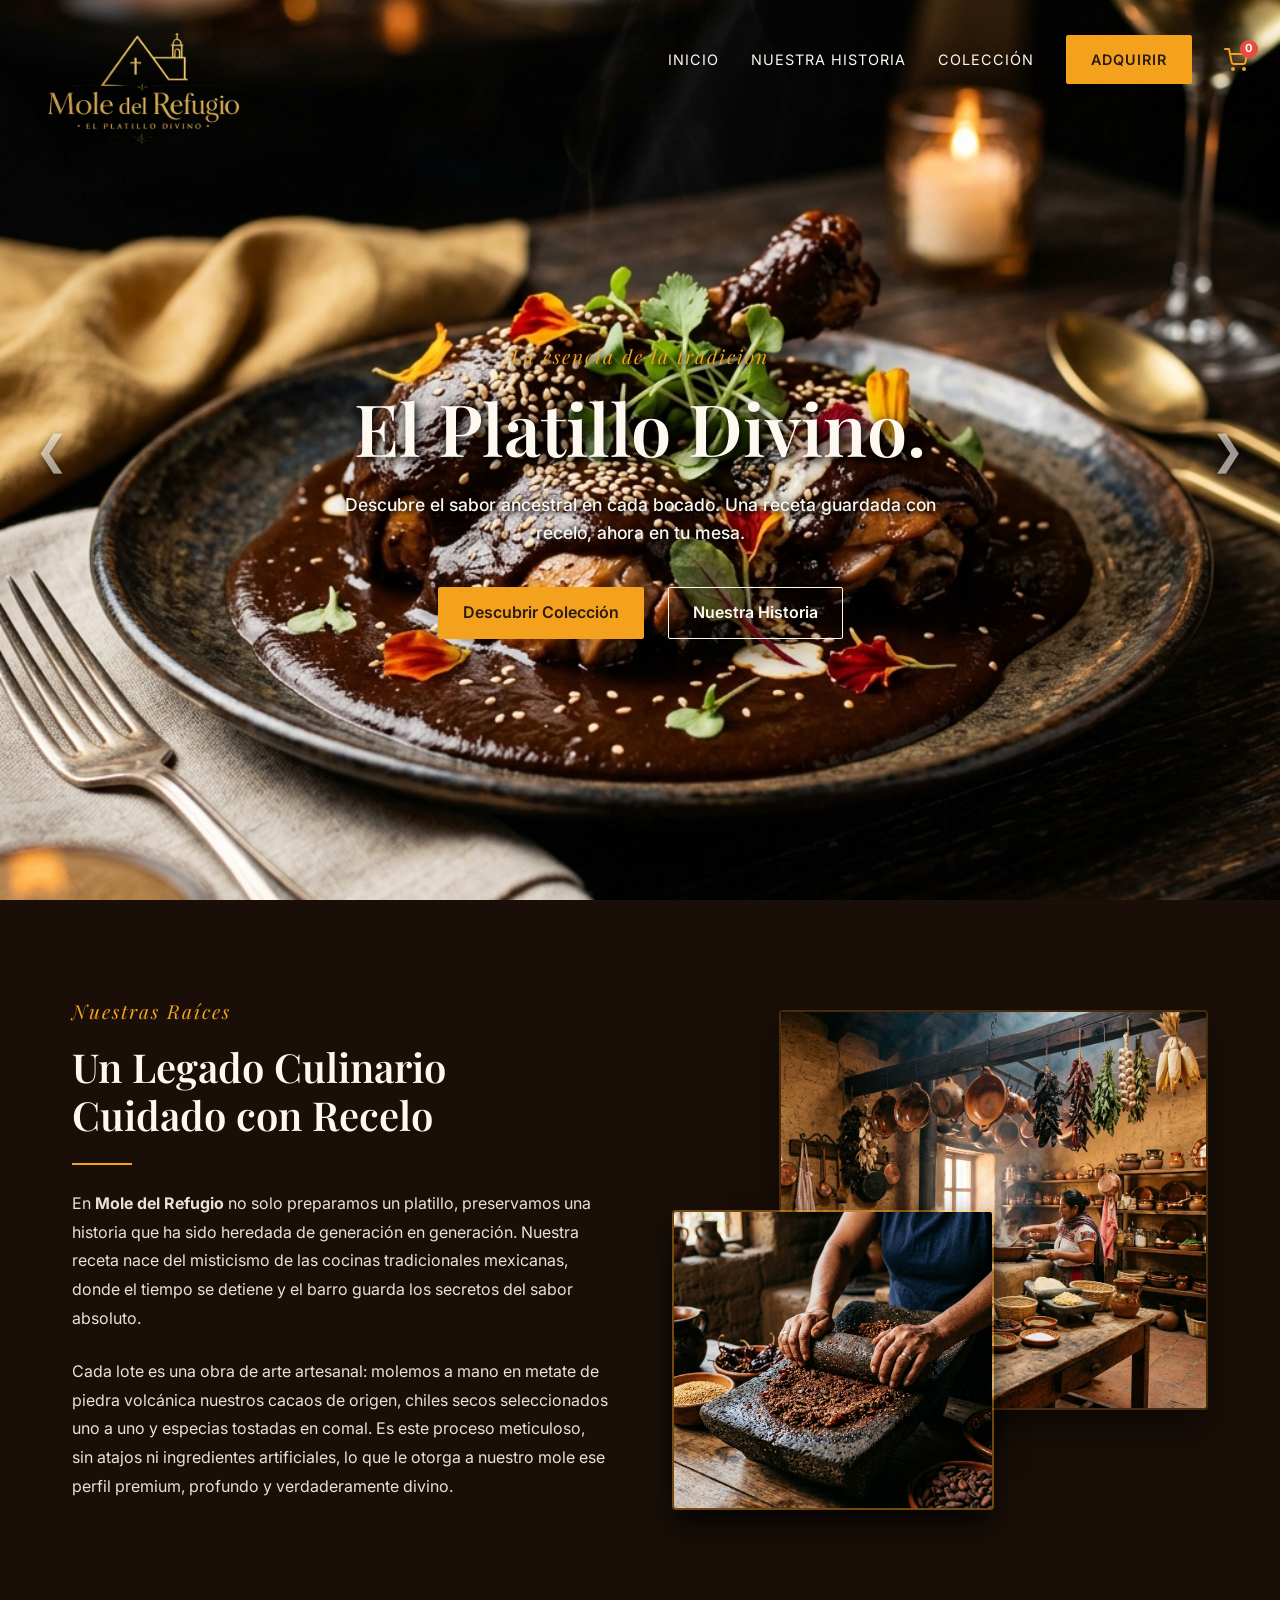
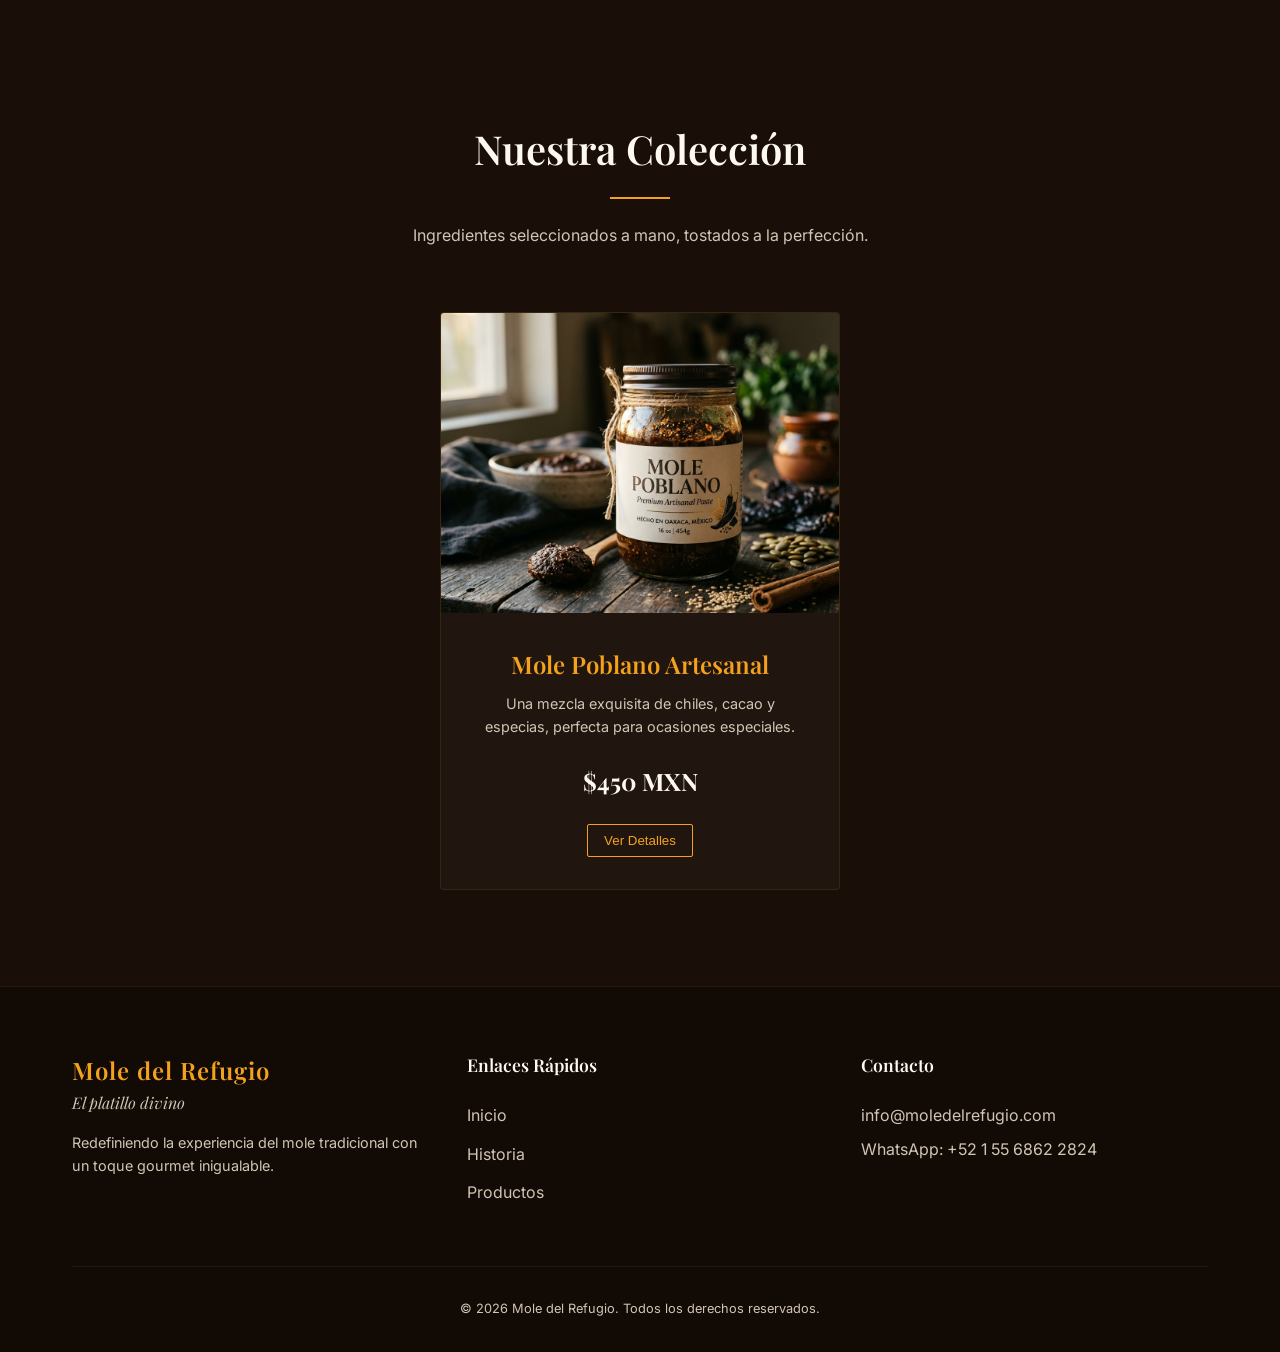
==== commit 741b635d: "Update WhatsApp contact, adjust logo position, and make navbar permanently transparent" ====
--- a/index.html
+++ b/index.html
@@ -130,7 +130,7 @@
                 <div class="footer-contact">
                     <h4>Contacto</h4>
                     <p>info@moledelrefugio.com</p>
-                    <p>+52 (222) 123 4567</p>
+                    <p>WhatsApp: +52 1 55 6862 2824</p>
                 </div>
             </div>
             <div class="footer-bottom">
--- a/css/styles.css
+++ b/css/styles.css
@@ -84,8 +84,9 @@
 }
 
 .logo-img {
-    height: 140px; /* Increased from 70px to make it much bigger */
-    margin: -30px 0; /* Negative margin to prevent the navbar from becoming too tall */
+    height: 220px; 
+    margin-top: -30px; /* Mueve el logo hacia abajo */
+    margin-bottom: -110px; /* Evita que la barra se ensanche */
     width: auto;
     object-fit: contain;
     transition: transform 0.3s ease;
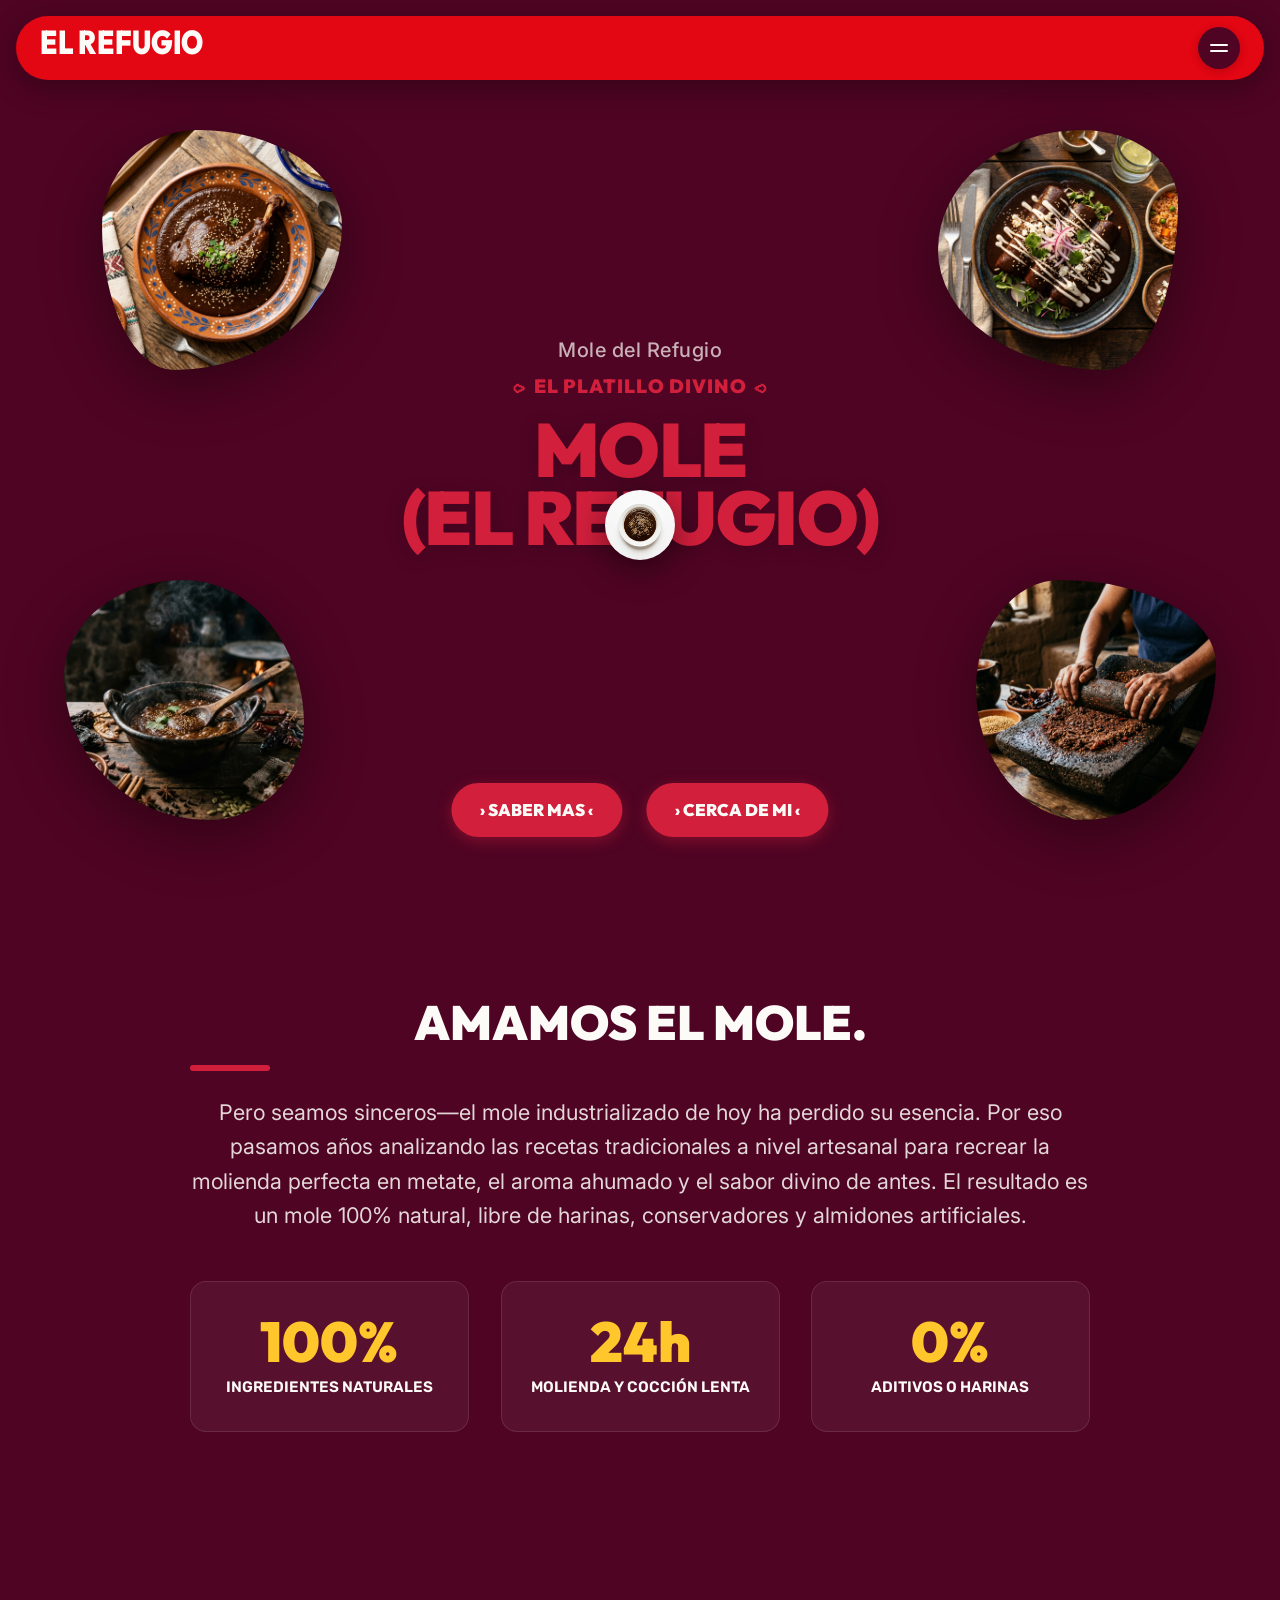
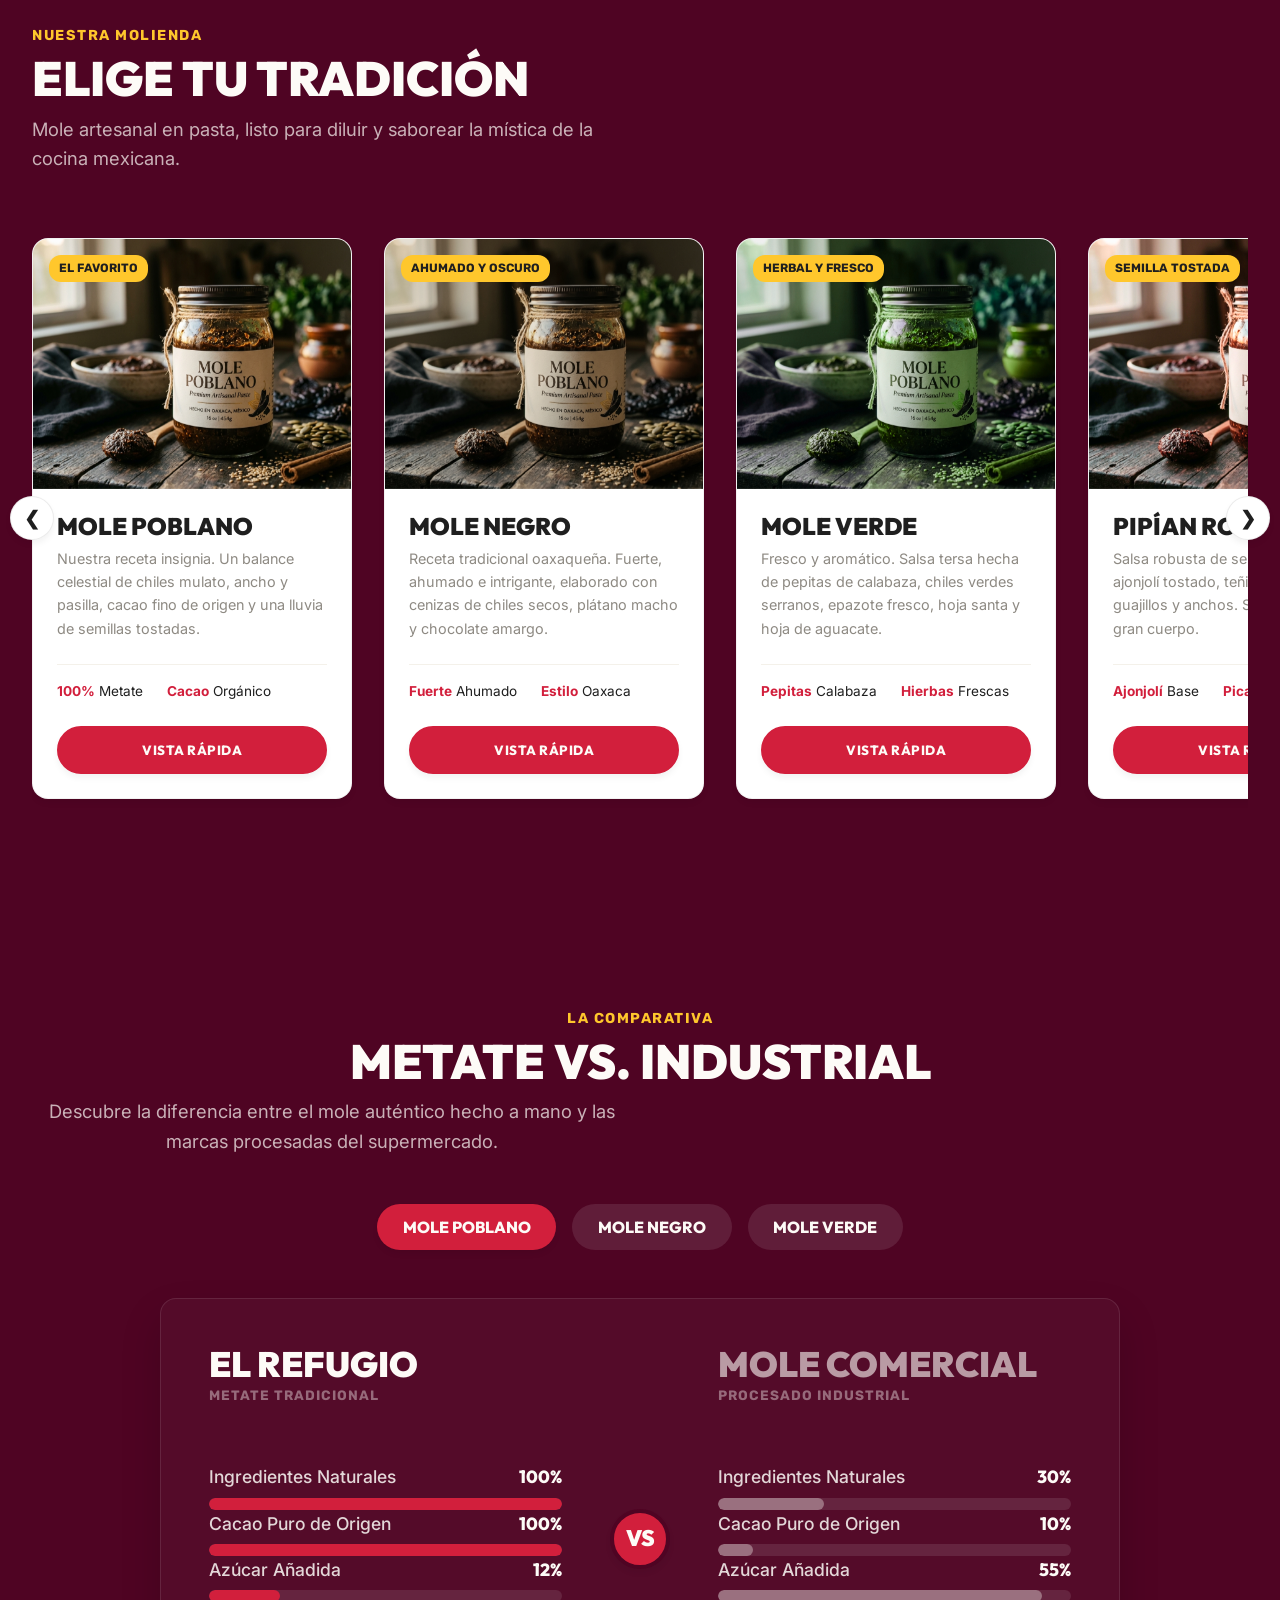
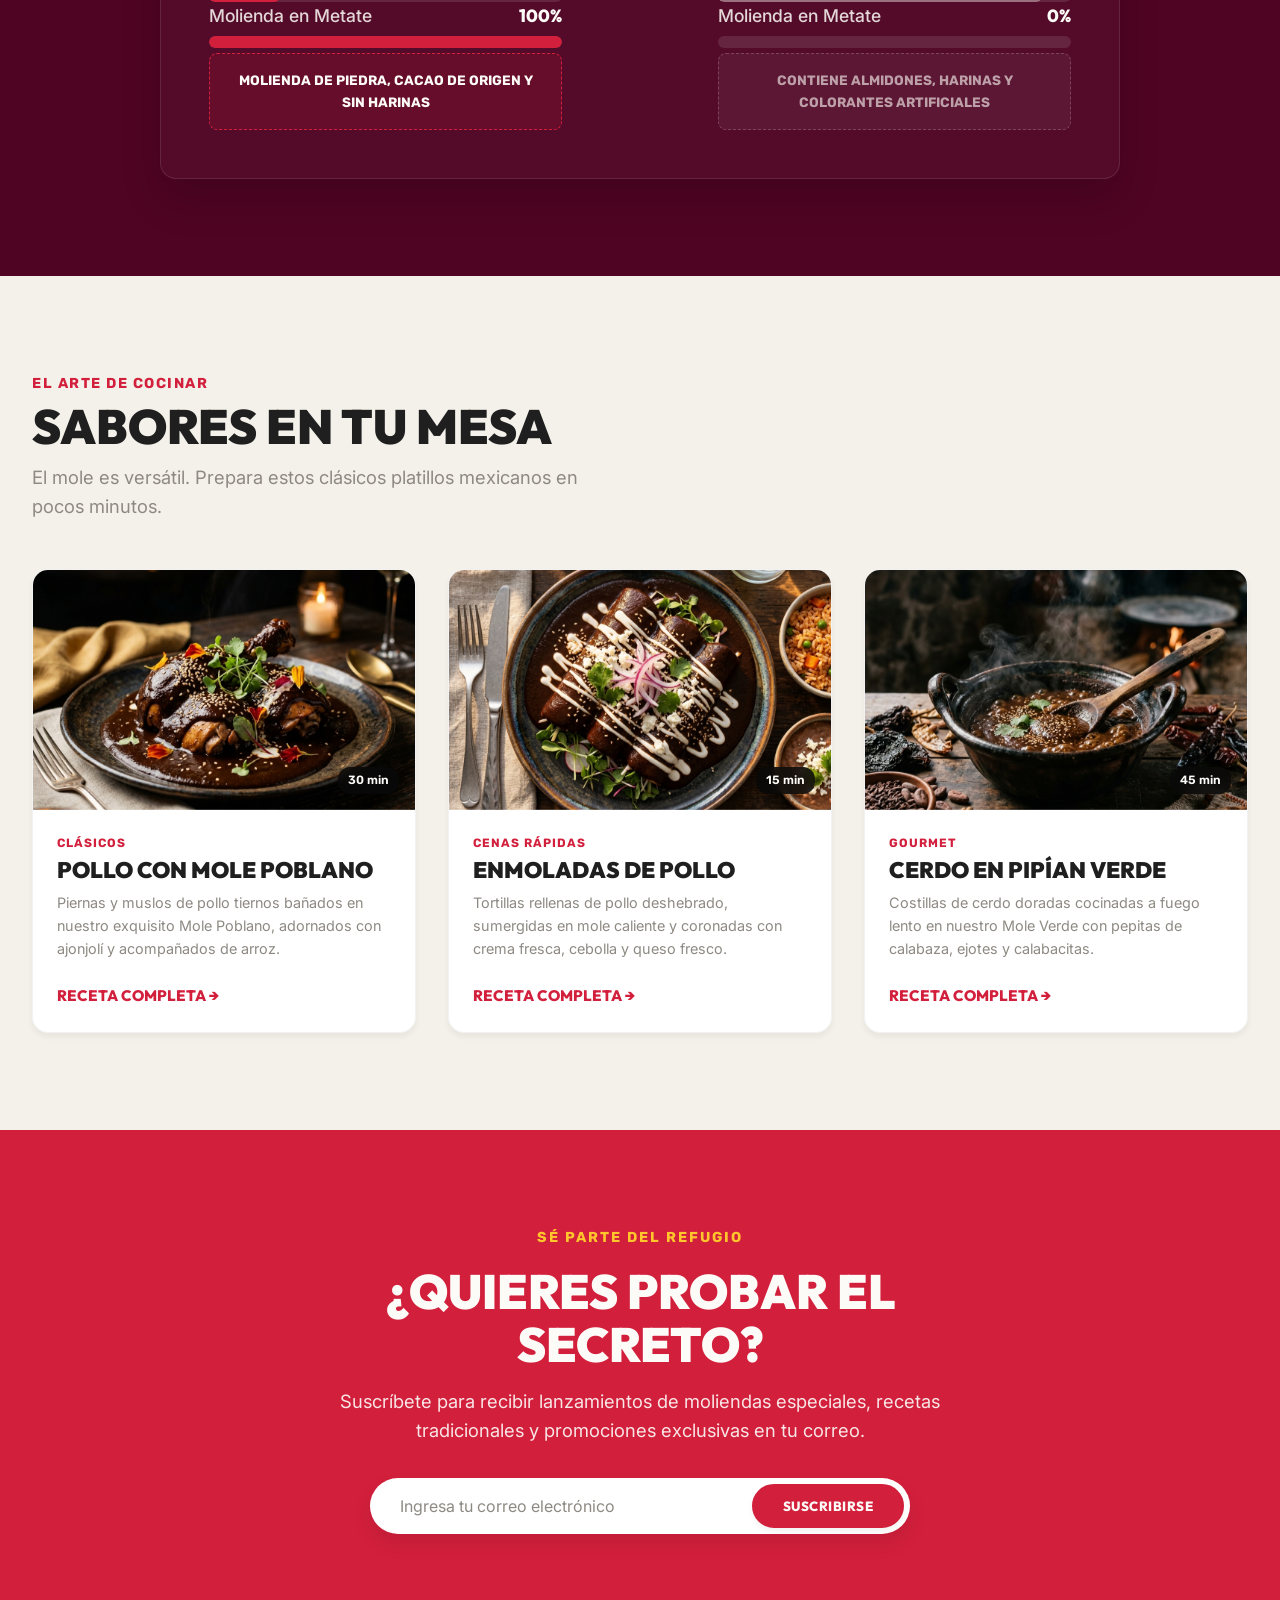
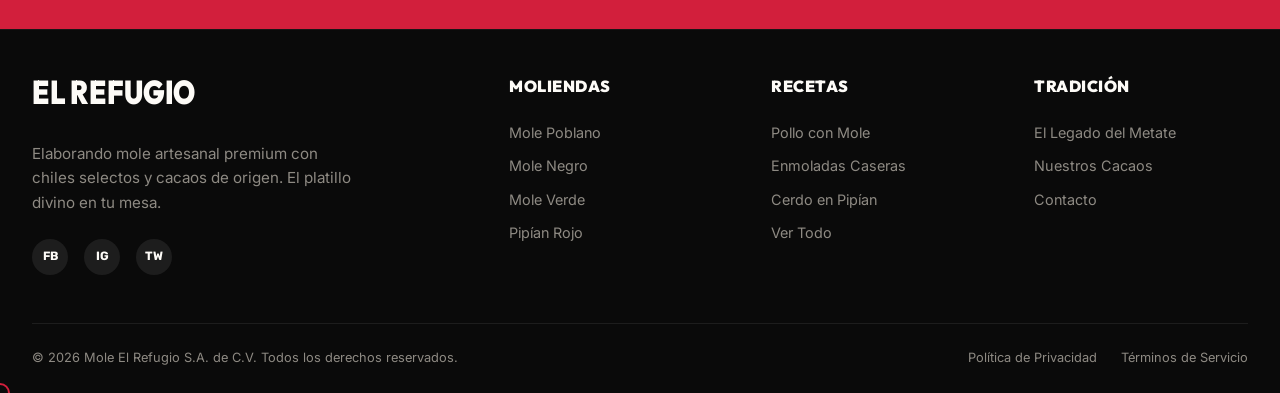
==== commit aa93c222: "Update animated Mole El Refugio site" ====
--- a/index.html
+++ b/index.html
@@ -3,196 +3,451 @@
 <head>
     <meta charset="UTF-8">
     <meta name="viewport" content="width=device-width, initial-scale=1.0">
-    <title>Mole del Refugio | El platillo divino</title>
-    <meta name="description" content="Mole del Refugio - El platillo divino. Experiencia gourmet inigualable, mole tradicional con ingredientes de la más alta calidad.">
+    <title>Mole El Refugio | El Platillo Divino</title>
+    <meta name="description" content="Mole El Refugio ofrece mole artesanal molido en metate de la más alta calidad, libre de conservadores y harinas. Saborea la tradición.">
     <!-- Google Fonts -->
     <link rel="preconnect" href="https://fonts.googleapis.com">
     <link rel="preconnect" href="https://fonts.gstatic.com" crossorigin>
-    <link href="https://fonts.googleapis.com/css2?family=Playfair+Display:ital,wght@0,400;0,600;0,700;1,400&family=Inter:wght@300;400;500;600&display=swap" rel="stylesheet">
+    <link href="https://fonts.googleapis.com/css2?family=Outfit:wght@400;600;800;900&family=Rubik:ital,wght@0,400;0,500;0,700;0,900;1,500&family=Inter:wght@300;400;500;600;700&display=swap" rel="stylesheet">
     <!-- Custom CSS -->
     <link rel="stylesheet" href="css/styles.css">
+    <!-- GSAP for animations -->
+    <script src="https://cdnjs.cloudflare.com/ajax/libs/gsap/3.12.2/gsap.min.js"></script>
+    <script src="https://cdnjs.cloudflare.com/ajax/libs/gsap/3.12.2/ScrollTrigger.min.js"></script>
+    <!-- Lenis Smooth Scroll -->
+    <script src="https://unpkg.com/lenis@1.1.5/dist/lenis.min.js"></script>
 </head>
 <body>
-    <!-- Navbar -->
-    <nav class="navbar">
+
+    <!-- Sticky Header -->
+    <header class="navbar" id="navbar">
         <div class="nav-container">
+            <!-- Brand Logo (Vector SVG) -->
             <div class="logo">
-                <a href="#inicio">
-                    <img src="assets/logo.png" alt="Mole del Refugio" class="logo-img">
+                <a href="#hero">
+                    <svg viewBox="0 0 220 52" width="168" height="40" class="logo-svg">
+                        <text x="0" y="39" font-family="'Outfit', 'Rubik', sans-serif" font-weight="900" font-size="32" fill="#FDFBF7" textLength="214" lengthAdjust="spacingAndGlyphs" style="transform: scaleY(1.35); transform-origin: bottom left;">EL REFUGIO</text>
+                    </svg>
                 </a>
             </div>
-            <ul class="nav-links">
-                <li><a href="#inicio">Inicio</a></li>
-                <li><a href="#historia">Nuestra Historia</a></li>
-                <li><a href="#coleccion">Colección</a></li>
-                <li><a href="#contacto" class="btn-primary">Adquirir</a></li>
-                <li>
-                    <a href="#" class="cart-icon" id="cart-icon" onclick="openCart(event)">
-                        <svg viewBox="0 0 24 24" width="24" height="24" stroke="currentColor" stroke-width="2" fill="none" stroke-linecap="round" stroke-linejoin="round">
-                            <circle cx="9" cy="21" r="1"></circle><circle cx="20" cy="21" r="1"></circle>
-                            <path d="M1 1h4l2.68 13.39a2 2 0 0 0 2 1.61h9.72a2 2 0 0 0 2-1.61L23 6H6"></path>
-                        </svg>
-                        <span class="cart-count" id="cart-count">0</span>
-                    </a>
-                </li>
-            </ul>
-            <div class="hamburger">
+
+            <!-- Hamburger Button -->
+            <button class="hamburger-circle" id="hamburger" aria-label="Toggle Menu">
                 <span></span>
                 <span></span>
-                <span></span>
-            </div>
-        </div>
-    </nav>
-
-    <!-- Hero Section -->
-    <section id="inicio" class="hero">
-        <div class="slider-container">
-            <div class="slide active" style="background-image: url('assets/hero_mole.png');"></div>
-            <div class="slide" style="background-image: url('assets/hero_slider_2.png');"></div>
-            <div class="slide" style="background-image: url('assets/hero_slider_3.png');"></div>
-        </div>
-        <div class="slider-controls">
-            <button class="slider-btn prev" onclick="moveSlide(-1)">&#10094;</button>
-            <button class="slider-btn next" onclick="moveSlide(1)">&#10095;</button>
-        </div>
-        <div class="hero-overlay"></div>
-        <div class="hero-content">
-            <span class="hero-subtitle">La esencia de la tradición</span>
-            <h2 class="hero-title">El Platillo Divino.</h2>
-            <p class="hero-desc">Descubre el sabor ancestral en cada bocado. Una receta guardada con recelo, ahora en tu mesa.</p>
-            <div class="hero-actions">
-                <a href="#coleccion" class="btn-primary large">Descubrir Colección</a>
-                <a href="#historia" class="btn-secondary large">Nuestra Historia</a>
-            </div>
-        </div>
-    </section>
-
-    <!-- Historia Section -->
-    <section id="historia" class="historia section-padding">
-        <div class="container">
-            <div class="historia-grid">
-                <div class="historia-content">
-                    <span class="historia-subtitle">Nuestras Raíces</span>
-                    <h2>Un Legado Culinario Cuidado con Recelo</h2>
-                    <div class="divider" style="margin: 1.5rem 0;"></div>
-                    <p>En <strong>Mole del Refugio</strong> no solo preparamos un platillo, preservamos una historia que ha sido heredada de generación en generación. Nuestra receta nace del misticismo de las cocinas tradicionales mexicanas, donde el tiempo se detiene y el barro guarda los secretos del sabor absoluto.</p>
-                    <p>Cada lote es una obra de arte artesanal: molemos a mano en metate de piedra volcánica nuestros cacaos de origen, chiles secos seleccionados uno a uno y especias tostadas en comal. Es este proceso meticuloso, sin atajos ni ingredientes artificiales, lo que le otorga a nuestro mole ese perfil premium, profundo y verdaderamente divino.</p>
-                </div>
-                <div class="historia-images">
-                    <img src="assets/historia_cocina.png" alt="Cocina Tradicional" class="historia-img-main">
-                    <img src="assets/historia_ingredientes.png" alt="Molienda en Metate" class="historia-img-sub">
-                </div>
-            </div>
-        </div>
-    </section>
-
-    <!-- Product Showcase -->
-    <section id="coleccion" class="showcase section-padding">
+            </button>
+        </div>
+    </header>
+
+    <!-- Navigation Drawer -->
+    <div class="mobile-menu" id="mobile-menu">
+        <ul class="mobile-nav-links">
+            <li><a href="#hero">Inicio</a></li>
+            <li><a href="#products">Productos</a></li>
+            <li><a href="#comparison">Tradición</a></li>
+            <li><a href="#recipes">Recetas</a></li>
+            <li><a href="#newsletter" class="btn-primary w-100 text-center">Adquirir</a></li>
+        </ul>
+    </div>
+
+    <!-- Hero Section (Steak Theme adapted to Mole) -->
+    <section id="hero" class="hero-section hero-steak-theme">
+        <!-- Floating organic mole food blobs -->
+        <div class="floating-food top-left">
+            <div class="blob-mask">
+                <img src="assets/hero_mole_poblano.png" alt="Mole Poblano Tradicional">
+            </div>
+        </div>
+        <div class="floating-food top-right">
+            <div class="blob-mask">
+                <img src="assets/hero_slider_2.png" alt="Enmoladas de Pollo">
+            </div>
+        </div>
+        <div class="floating-food bottom-left">
+            <div class="blob-mask">
+                <img src="assets/hero_slider_3.png" alt="Mole Verde de Olla">
+            </div>
+        </div>
+        <div class="floating-food bottom-right">
+            <div class="blob-mask">
+                <img src="assets/historia_ingredientes.png" alt="Ingredientes del Mole">
+            </div>
+        </div>
+
+        <!-- Center content layout -->
+        <div class="hero-steak-content text-center">
+            <span class="hero-steak-sub">Mole del Refugio</span>
+            <div class="hero-steak-tagline">⪧ EL PLATILLO DIVINO ⪦</div>
+            <div class="hero-steak-title-container">
+                <h1 class="hero-steak-title uppercase">
+                    MOLE<br>
+                    <span class="plants-text-wrap">(EL REFUGIO)</span>
+                </h1>
+                <img src="assets/mole_plate.png" alt="Plato de Mole Poblano" class="title-steak-plate">
+            </div>
+        </div>
+            <div class="hero-steak-actions">
+                <a href="saber-mas.html" class="btn-steak">&rsaquo; SABER MAS &lsaquo;</a>
+                <a href="#newsletter" class="btn-steak">&rsaquo; CERCA DE MI &lsaquo;</a>
+            </div>
+    </section>
+
+
+    <!-- Philosophy & Stats Section -->
+    <section class="intro-section section-padding">
+        <div class="container text-center">
+            <div class="intro-box">
+                <h2 class="intro-title uppercase">Amamos el Mole.</h2>
+                <div class="red-line mx-auto"></div>
+                <p class="intro-text">
+                    Pero seamos sinceros—el mole industrializado de hoy ha perdido su esencia. Por eso pasamos años analizando las recetas tradicionales a nivel artesanal para recrear la molienda perfecta en metate, el aroma ahumado y el sabor divino de antes. El resultado es un mole 100% natural, libre de harinas, conservadores y almidones artificiales.
+                </p>
+                <div class="stat-grid">
+                    <div class="stat-card">
+                        <div class="stat-number" id="stat-water">100%</div>
+                        <div class="stat-label">Ingredientes Naturales</div>
+                    </div>
+                    <div class="stat-card">
+                        <div class="stat-number" id="stat-land">24h</div>
+                        <div class="stat-label">Molienda y Cocción Lenta</div>
+                    </div>
+                    <div class="stat-card">
+                        <div class="stat-number" id="stat-emissions">0%</div>
+                        <div class="stat-label">Aditivos o Harinas</div>
+                    </div>
+                </div>
+            </div>
+        </div>
+    </section>
+
+    <!-- Products Slider Section -->
+    <section id="products" class="products-section section-padding">
         <div class="container">
             <div class="section-header">
-                <h2>Nuestra Colección</h2>
-                <div class="divider"></div>
-                <p>Ingredientes seleccionados a mano, tostados a la perfección.</p>
-            </div>
-            <div class="product-grid">
-                <div class="product-card">
-                    <div class="product-image">
-                        <img src="assets/mole_jar.png" alt="Mole del Refugio Tradicional">
-                    </div>
-                    <div class="product-info">
-                        <h3>Mole Poblano Artesanal</h3>
-                        <p>Una mezcla exquisita de chiles, cacao y especias, perfecta para ocasiones especiales.</p>
-                        <span class="price">$450 MXN</span>
-                        <button class="btn-outline" onclick="openProductModal('Mole Poblano Artesanal', 450, 'assets/mole_jar.png', 'Una mezcla exquisita de chiles, cacao y especias, perfecta para ocasiones especiales.', 'Frasco de 500g')">Ver Detalles</button>
-                    </div>
-                </div>
-            </div>
-        </div>
-    </section>
-
-    <!-- Footer -->
-    <footer id="contacto" class="footer">
+                <span class="section-tag uppercase">Nuestra Molienda</span>
+                <h2 class="section-title uppercase">Elige Tu Tradición</h2>
+                <p class="section-subtitle">Mole artesanal en pasta, listo para diluir y saborear la mística de la cocina mexicana.</p>
+            </div>
+            
+            <!-- Custom Product Slider -->
+            <div class="carousel-container">
+                <button class="carousel-nav prev" id="prod-prev" aria-label="Anterior Slide">&#10094;</button>
+                <div class="carousel-track-wrapper">
+                    <div class="carousel-track" id="prod-track">
+                        
+                        <!-- Mole Poblano Card -->
+                        <div class="product-card">
+                            <div class="card-tag">El Favorito</div>
+                            <div class="card-image-box">
+                                <img src="assets/mole_jar.png" alt="Mole Poblano Artesanal" class="product-img">
+                            </div>
+                            <div class="card-details">
+                                <h3 class="product-name uppercase">Mole Poblano</h3>
+                                <p class="product-info-text">Nuestra receta insignia. Un balance celestial de chiles mulato, ancho y pasilla, cacao fino de origen y una lluvia de semillas tostadas.</p>
+                                <div class="product-specs">
+                                    <span><strong>100%</strong> Metate</span>
+                                    <span><strong>Cacao</strong> Orgánico</span>
+                                </div>
+                                <div class="card-actions">
+                                    <button class="btn-primary w-100" onclick="showProductDetails('poblano')">Vista Rápida</button>
+                                </div>
+                            </div>
+                        </div>
+
+                        <!-- Mole Negro Card -->
+                        <div class="product-card">
+                            <div class="card-tag">Ahumado y Oscuro</div>
+                            <div class="card-image-box">
+                                <img src="assets/mole_jar.png" alt="Mole Negro Oaxaqueño" class="product-img" style="filter: brightness(0.85) sepia(0.2);">
+                            </div>
+                            <div class="card-details">
+                                <h3 class="product-name uppercase">Mole Negro</h3>
+                                <p class="product-info-text">Receta tradicional oaxaqueña. Fuerte, ahumado e intrigante, elaborado con cenizas de chiles secos, plátano macho y chocolate amargo.</p>
+                                <div class="product-specs">
+                                    <span><strong>Fuerte</strong> Ahumado</span>
+                                    <span><strong>Estilo</strong> Oaxaca</span>
+                                </div>
+                                <div class="card-actions">
+                                    <button class="btn-primary w-100" onclick="showProductDetails('negro')">Vista Rápida</button>
+                                </div>
+                            </div>
+                        </div>
+
+                        <!-- Mole Verde Card -->
+                        <div class="product-card">
+                            <div class="card-tag">Herbal y Fresco</div>
+                            <div class="card-image-box">
+                                <img src="assets/mole_jar.png" alt="Mole Verde Esmeralda" class="product-img" style="filter: hue-rotate(60deg) brightness(0.95);">
+                            </div>
+                            <div class="card-details">
+                                <h3 class="product-name uppercase">Mole Verde</h3>
+                                <p class="product-info-text">Fresco y aromático. Salsa tersa hecha de pepitas de calabaza, chiles verdes serranos, epazote fresco, hoja santa y hoja de aguacate.</p>
+                                <div class="product-specs">
+                                    <span><strong>Pepitas</strong> Calabaza</span>
+                                    <span><strong>Hierbas</strong> Frescas</span>
+                                </div>
+                                <div class="card-actions">
+                                    <button class="btn-primary w-100" onclick="showProductDetails('verde')">Vista Rápida</button>
+                                </div>
+                            </div>
+                        </div>
+
+                        <!-- Pipian Rojo Card -->
+                        <div class="product-card">
+                            <div class="card-tag">Semilla Tostada</div>
+                            <div class="card-image-box">
+                                <img src="assets/mole_jar.png" alt="Pipían Rojo Especial" class="product-img" style="filter: hue-rotate(340deg) saturate(1.2);">
+                            </div>
+                            <div class="card-details">
+                                <h3 class="product-name uppercase">Pipían Rojo</h3>
+                                <p class="product-info-text">Salsa robusta de semillas de calabaza y ajonjolí tostado, teñida con chiles guajillos y anchos. Sabor especiado de gran cuerpo.</p>
+                                <div class="product-specs">
+                                    <span><strong>Ajonjolí</strong> Base</span>
+                                    <span><strong>Picante</strong> Suave</span>
+                                </div>
+                                <div class="card-actions">
+                                    <button class="btn-primary w-100" onclick="showProductDetails('pipian')">Vista Rápida</button>
+                                </div>
+                            </div>
+                        </div>
+
+                    </div>
+                </div>
+                <button class="carousel-nav next" id="prod-next" aria-label="Siguiente Slide">&#10095;</button>
+            </div>
+        </div>
+    </section>
+
+    <!-- Interactive Comparison Section (Metate vs. Comercial) -->
+    <section id="comparison" class="comparison-section section-padding">
+        <div class="container">
+            <div class="section-header text-center">
+                <span class="section-tag uppercase">La Comparativa</span>
+                <h2 class="section-title uppercase">Metate vs. Industrial</h2>
+                <p class="section-subtitle">Descubre la diferencia entre el mole auténtico hecho a mano y las marcas procesadas del supermercado.</p>
+            </div>
+
+            <div class="comparison-container">
+                <!-- Tabs to choose product comparison -->
+                <div class="comparison-tabs">
+                    <button class="tab-btn active" onclick="switchComparison('poblano')">Mole Poblano</button>
+                    <button class="tab-btn" onclick="switchComparison('negro')">Mole Negro</button>
+                    <button class="tab-btn" onclick="switchComparison('verde')">Mole Verde</button>
+                </div>
+
+                <!-- Comparison Dashboard -->
+                <div class="comparison-card">
+                    <div class="comparison-grid">
+                        
+                        <!-- Plant side (Artesanal) -->
+                        <div class="comp-column plant-side">
+                            <div class="comp-header">
+                                <h3 class="uppercase">El Refugio</h3>
+                                <span class="comp-label">Metate Tradicional</span>
+                            </div>
+                            <div class="comp-stats-list" id="plant-stats">
+                                <!-- Dynamic stats go here -->
+                            </div>
+                        </div>
+
+                        <!-- VS Middle Indicator -->
+                        <div class="comp-vs-circle">VS</div>
+
+                        <!-- Animal side (Industrial) -->
+                        <div class="comp-column animal-side">
+                            <div class="comp-header">
+                                <h3 class="uppercase" id="animal-title">Mole de Súper</h3>
+                                <span class="comp-label">Procesado Industrial</span>
+                            </div>
+                            <div class="comp-stats-list" id="animal-stats">
+                                <!-- Dynamic stats go here -->
+                            </div>
+                        </div>
+
+                    </div>
+                </div>
+            </div>
+        </div>
+    </section>
+
+    <!-- Recipes Showcase Section -->
+    <section id="recipes" class="recipes-section section-padding">
+        <div class="container">
+            <div class="section-header flex-header">
+                <div>
+                    <span class="section-tag uppercase">El Arte de Cocinar</span>
+                    <h2 class="section-title uppercase">Sabores en Tu Mesa</h2>
+                    <p class="section-subtitle">El mole es versátil. Prepara estos clásicos platillos mexicanos en pocos minutos.</p>
+                </div>
+            </div>
+
+            <!-- Recipes Grid -->
+            <div class="recipes-grid">
+                
+                <!-- Recipe 1 -->
+                <div class="recipe-card">
+                    <div class="recipe-image-box">
+                        <img src="assets/hero_mole.png" alt="Pollo con Mole Poblano" class="recipe-img">
+                        <div class="recipe-time">30 min</div>
+                    </div>
+                    <div class="recipe-details">
+                        <span class="recipe-category uppercase">Clásicos</span>
+                        <h3 class="recipe-name uppercase">Pollo con Mole Poblano</h3>
+                        <p class="recipe-description">Piernas y muslos de pollo tiernos bañados en nuestro exquisito Mole Poblano, adornados con ajonjolí y acompañados de arroz.</p>
+                        <a href="#" class="btn-text" onclick="event.preventDefault(); alert('1. Cuece el pollo con cebolla y sal.\n2. Calienta caldo de pollo y disuelve la pasta de Mole El Refugio a fuego lento hasta espesar.\n3. Baña las piezas de pollo y sirve con ajonjolí tostado.');">Receta Completa &rarr;</a>
+                    </div>
+                </div>
+
+                <!-- Recipe 2 -->
+                <div class="recipe-card">
+                    <div class="recipe-image-box">
+                        <img src="assets/hero_slider_2.png" alt="Enmoladas de Pollo" class="recipe-img">
+                        <div class="recipe-time">15 min</div>
+                    </div>
+                    <div class="recipe-details">
+                        <span class="recipe-category uppercase">Cenas Rápidas</span>
+                        <h3 class="recipe-name uppercase">Enmoladas de Pollo</h3>
+                        <p class="recipe-description">Tortillas rellenas de pollo deshebrado, sumergidas en mole caliente y coronadas con crema fresca, cebolla y queso fresco.</p>
+                        <a href="#" class="btn-text" onclick="event.preventDefault(); alert('1. Calienta la pasta de Mole con caldo de pollo.\n2. Pasa tortillas por mole caliente, rellénalas de pollo deshebrado y dóblalas.\n3. Báñalas con más mole, crema, queso espolvoreado y aros de cebolla.');">Receta Completa &rarr;</a>
+                    </div>
+                </div>
+
+                <!-- Recipe 3 -->
+                <div class="recipe-card">
+                    <div class="recipe-image-box">
+                        <img src="assets/hero_slider_3.png" alt="Puerco en Pipían Verde" class="recipe-img">
+                        <div class="recipe-time">45 min</div>
+                    </div>
+                    <div class="recipe-details">
+                        <span class="recipe-category uppercase">Gourmet</span>
+                        <h3 class="recipe-name uppercase">Cerdo en Pipían Verde</h3>
+                        <p class="recipe-description">Costillas de cerdo doradas cocinadas a fuego lento en nuestro Mole Verde con pepitas de calabaza, ejotes y calabacitas.</p>
+                        <a href="#" class="btn-text" onclick="event.preventDefault(); alert('1. Cuece y dora costillas de cerdo en una olla.\n2. Disuelve la pasta de Mole Verde con caldo y agrégala al cerdo.\n3. Incorpora verduras cocidas (ejotes, calabacitas) y hierve a fuego lento 10 minutos.');">Receta Completa &rarr;</a>
+                    </div>
+                </div>
+
+            </div>
+        </div>
+    </section>
+
+    <!-- High-Impact Newsletter Signup Section -->
+    <section id="newsletter" class="newsletter-section section-padding">
+        <div class="container text-center">
+            <div class="newsletter-box">
+                <span class="newsletter-tag uppercase">Sé parte del Refugio</span>
+                <h2 class="newsletter-title uppercase">¿Quieres probar el secreto?</h2>
+                <p class="newsletter-desc">Suscríbete para recibir lanzamientos de moliendas especiales, recetas tradicionales y promociones exclusivas en tu correo.</p>
+                <form class="newsletter-form" id="newsletter-form" onsubmit="event.preventDefault(); alert('¡Gracias por suscribirte al club de Mole El Refugio!'); this.reset();">
+                    <input type="email" placeholder="Ingresa tu correo electrónico" class="newsletter-input" required>
+                    <button type="submit" class="btn-primary">Suscribirse</button>
+                </form>
+            </div>
+        </div>
+    </section>
+
+    <!-- Footer Section -->
+    <footer class="footer">
         <div class="container">
             <div class="footer-grid">
-                <div class="footer-brand">
-                    <h2>Mole del Refugio</h2>
-                    <p>El platillo divino</p>
-                    <p class="footer-desc">Redefiniendo la experiencia del mole tradicional con un toque gourmet inigualable.</p>
-                </div>
-                <div class="footer-links">
-                    <h4>Enlaces Rápidos</h4>
+                
+                <div class="footer-brand-info">
+                    <div class="footer-logo">
+                        <svg viewBox="0 0 220 52" width="168" height="40" class="logo-svg">
+                            <text x="0" y="39" font-family="'Outfit', 'Rubik', sans-serif" font-weight="900" font-size="32" fill="#FDFBF7" textLength="214" lengthAdjust="spacingAndGlyphs" style="transform: scaleY(1.35); transform-origin: bottom left;">EL REFUGIO</text>
+                        </svg>
+                    </div>
+                    <p class="footer-brand-desc">Elaborando mole artesanal premium con chiles selectos y cacaos de origen. El platillo divino en tu mesa.</p>
+                    <div class="social-links">
+                        <a href="#" aria-label="Facebook">FB</a>
+                        <a href="#" aria-label="Instagram">IG</a>
+                        <a href="#" aria-label="Twitter">TW</a>
+                    </div>
+                </div>
+
+                <div class="footer-links-col">
+                    <h4 class="footer-title uppercase">Moliendas</h4>
                     <ul>
-                        <li><a href="#inicio">Inicio</a></li>
-                        <li><a href="#historia">Historia</a></li>
-                        <li><a href="#coleccion">Productos</a></li>
+                        <li><a href="#products">Mole Poblano</a></li>
+                        <li><a href="#products">Mole Negro</a></li>
+                        <li><a href="#products">Mole Verde</a></li>
+                        <li><a href="#products">Pipían Rojo</a></li>
                     </ul>
                 </div>
-                <div class="footer-contact">
-                    <h4>Contacto</h4>
-                    <p>info@moledelrefugio.com</p>
-                    <p>WhatsApp: +52 1 55 6862 2824</p>
-                </div>
-            </div>
+
+                <div class="footer-links-col">
+                    <h4 class="footer-title uppercase">Recetas</h4>
+                    <ul>
+                        <li><a href="#recipes">Pollo con Mole</a></li>
+                        <li><a href="#recipes">Enmoladas Caseras</a></li>
+                        <li><a href="#recipes">Cerdo en Pipían</a></li>
+                        <li><a href="#recipes">Ver Todo</a></li>
+                    </ul>
+                </div>
+
+                <div class="footer-links-col">
+                    <h4 class="footer-title uppercase">Tradición</h4>
+                    <ul>
+                        <li><a href="#">El Legado del Metate</a></li>
+                        <li><a href="#">Nuestros Cacaos</a></li>
+                        <li><a href="#">Contacto</a></li>
+                    </ul>
+                </div>
+
+            </div>
+
             <div class="footer-bottom">
-                <p>&copy; 2026 Mole del Refugio. Todos los derechos reservados.</p>
+                <p>&copy; 2026 Mole El Refugio S.A. de C.V. Todos los derechos reservados.</p>
+                <div class="footer-bottom-links">
+                    <a href="#">Política de Privacidad</a>
+                    <a href="#">Términos de Servicio</a>
+                </div>
             </div>
         </div>
     </footer>
 
-    <!-- Product Modal -->
-    <div id="product-modal" class="modal-overlay">
-        <div class="modal-content">
-            <span class="close-modal" onclick="closeProductModal()">&times;</span>
-            <div class="modal-grid">
-                <div class="modal-image">
-                    <img id="modal-img" src="" alt="Producto">
-                </div>
-                <div class="modal-details">
-                    <h2 id="modal-title">Título</h2>
-                    <p id="modal-weight" class="weight-info">Peso</p>
-                    <p id="modal-desc" class="modal-desc">Descripción</p>
-                    <div class="modal-price" id="modal-price">$0</div>
+    <!-- Interactive Product Details Modal -->
+    <div class="modal-overlay" id="product-modal">
+        <div class="modal-card">
+            <button class="modal-close" id="modal-close" aria-label="Cerrar Modal">&times;</button>
+            <div class="modal-grid-layout">
+                <div class="modal-img-container">
+                    <img src="" alt="" id="modal-product-img">
+                </div>
+                <div class="modal-text-details">
+                    <span class="modal-tag uppercase" id="modal-product-tag">Artesanal</span>
+                    <h3 class="modal-product-title uppercase" id="modal-product-name">Nombre del Mole</h3>
+                    <p class="modal-product-desc" id="modal-product-desc">Descripción del mole aquí.</p>
                     
-                    <div class="quantity-selector">
-                        <span>Cantidad:</span>
-                        <div class="qty-controls">
-                            <button onclick="updateModalQty(-1)">-</button>
-                            <input type="number" id="modal-qty" value="1" min="1" readonly>
-                            <button onclick="updateModalQty(1)">+</button>
-                        </div>
-                    </div>
-                    
-                    <button class="btn-primary w-100" onclick="addToCartFromModal()">Agregar al Carrito</button>
+                    <div class="modal-nutrition-grid">
+                        <div class="modal-nut-item">
+                            <span class="modal-nut-val" id="modal-nut-protein">100%</span>
+                            <span class="modal-nut-lbl">Metate</span>
+                        </div>
+                        <div class="modal-nut-item">
+                            <span class="modal-nut-val" id="modal-nut-chol">0%</span>
+                            <span class="modal-nut-lbl">Químicos</span>
+                        </div>
+                        <div class="modal-nut-item">
+                            <span class="modal-nut-val" id="modal-nut-iron">Libre</span>
+                            <span class="modal-nut-lbl">Gluten</span>
+                        </div>
+                    </div>
+
+                    <div class="modal-ingredients">
+                        <h4 class="uppercase">Ingredientes Selectos</h4>
+                        <p id="modal-product-ingredients">Cacao fino de aroma, chile ancho, chile mulato, ajonjolí, almendras, pasas, canela y especias secretas.</p>
+                    </div>
+
+                    <button class="btn-primary w-100" onclick="document.getElementById('product-modal').classList.remove('active'); document.body.classList.remove('modal-open'); window.location.href='#newsletter';">Adquirir en Tienda</button>
                 </div>
             </div>
         </div>
     </div>
 
-    <!-- Cart Drawer -->
-    <div id="cart-drawer" class="cart-overlay">
-        <div class="cart-panel">
-            <div class="cart-header">
-                <h2>Tu Pedido</h2>
-                <span class="close-cart" onclick="closeCart()">&times;</span>
-            </div>
-            <div class="cart-items" id="cart-items">
-                <!-- Items se generan con JS -->
-            </div>
-            <div class="cart-footer">
-                <div class="cart-total">
-                    <span>Total:</span>
-                    <span id="cart-total-price">$0.00 MXN</span>
-                </div>
-                <button class="btn-whatsapp" onclick="checkoutWhatsapp()">
-                    <svg viewBox="0 0 24 24" width="24" height="24" stroke="currentColor" stroke-width="2" fill="none" stroke-linecap="round" stroke-linejoin="round">
-                        <path d="M21 11.5a8.38 8.38 0 0 1-.9 3.8 8.5 8.5 0 0 1-7.6 4.7 8.38 8.38 0 0 1-3.8-.9L3 21l1.9-5.7a8.38 8.38 0 0 1-.9-3.8 8.5 8.5 0 0 1 4.7-7.6 8.38 8.38 0 0 1 3.8-.9h.5a8.48 8.48 0 0 1 8 8v.5z"></path>
-                    </svg>
-                    Comprar por WhatsApp
-                </button>
-            </div>
-        </div>
-    </div>
-
+    <!-- Custom Cursor Overlay -->
+    <div class="custom-cursor" id="custom-cursor"></div>
+
+    <!-- Custom JS -->
     <script src="js/main.js"></script>
 </body>
 </html>
--- a/css/styles.css
+++ b/css/styles.css
@@ -1,17 +1,43 @@
-/* Variables CSS basadas en el logotipo */
+/* ==========================================================================
+   DESIGN SYSTEM - IMPOSSIBLE FOODS CLONE
+   ========================================================================== */
+
 :root {
-    --bg-dark: #2B1B10; /* Marrón profundo del logo */
-    --bg-darker: #1A0F08;
-    --accent-gold: #F4A21D; /* Dorado/Naranja del logo */
-    --accent-gold-hover: #D48812;
-    --text-light: #FDF9F1;
-    --text-muted: #D1C5B4;
-    
-    --font-heading: 'Playfair Display', serif;
+    /* Brand Colors */
+    --clr-red: #D21F3C;
+    --clr-red-hover: #A8182F;
+    --clr-yellow: #FFC72C;
+    --clr-cream: #FDFBF7;
+    --clr-black: #0A0A0A;
+    --clr-charcoal: #1F1F1F;
+    --clr-grey-light: #F4F1EA;
+    --clr-grey-muted: #8E8A83;
+    
+    /* Fonts */
+    --font-heading: 'Outfit', sans-serif;
+    --font-accent: 'Rubik', sans-serif;
     --font-body: 'Inter', sans-serif;
     
-    --transition: all 0.3s cubic-bezier(0.25, 0.8, 0.25, 1);
-}
+    /* Spacings */
+    --space-xs: 0.5rem;
+    --space-sm: 1rem;
+    --space-md: 1.5rem;
+    --space-lg: 2rem;
+    --space-xl: 3rem;
+    --space-xxl: 6rem;
+    
+    /* Layout */
+    --border-radius: 8px;
+    --border-radius-lg: 16px;
+    --shadow-sm: 0 4px 6px rgba(0, 0, 0, 0.05);
+    --shadow-md: 0 10px 20px rgba(0, 0, 0, 0.08);
+    --shadow-lg: 0 20px 40px rgba(0, 0, 0, 0.15);
+    --transition: all 0.4s cubic-bezier(0.25, 1, 0.5, 1);
+}
+
+/* ==========================================================================
+   BASE & RESET
+   ========================================================================== */
 
 * {
     margin: 0;
@@ -21,19 +47,36 @@
 
 html {
     scroll-behavior: smooth;
-}
+    font-size: 16px;
+}
+html.lenis,
+html.lenis body {
+    height: auto;
+}
+
+.lenis.lenis-smooth {
+    scroll-behavior: auto !important;
+}
+
+.lenis.lenis-stopped {
+    overflow: hidden;
+}
+
 
 body {
     font-family: var(--font-body);
-    background-color: var(--bg-dark);
-    color: var(--text-light);
+    background-color: var(--clr-cream);
+    color: var(--clr-charcoal);
     line-height: 1.6;
     overflow-x: hidden;
+    -webkit-font-smoothing: antialiased;
 }
 
 h1, h2, h3, h4, h5, h6 {
     font-family: var(--font-heading);
-    font-weight: 600;
+    font-weight: 900;
+    color: var(--clr-charcoal);
+    line-height: 1.1;
 }
 
 a {
@@ -46,32 +89,140 @@
     list-style: none;
 }
 
+img {
+    max-width: 100%;
+    height: auto;
+    display: block;
+}
+
 .container {
-    max-width: 1200px;
+    width: 100%;
+    max-width: 1280px;
     margin: 0 auto;
-    padding: 0 2rem;
+    padding: 0 var(--space-lg);
 }
 
 .section-padding {
-    padding: 6rem 0;
-}
-
-/* Navbar */
+    padding: var(--space-xxl) 0;
+}
+
+.uppercase {
+    text-transform: uppercase;
+}
+
+.text-center {
+    text-align: center;
+}
+
+.mx-auto {
+    margin-left: auto;
+    margin-right: auto;
+}
+
+.w-100 {
+    width: 100%;
+}
+
+.red-line {
+    width: 80px;
+    height: 6px;
+    background-color: var(--clr-red);
+    margin: var(--space-sm) 0 var(--space-md);
+    border-radius: 3px;
+}
+
+/* ==========================================================================
+   BUTTONS
+   ========================================================================== */
+
+.btn-primary {
+    background-color: var(--clr-red);
+    color: var(--clr-cream);
+    font-family: var(--font-heading);
+    font-weight: 800;
+    text-transform: uppercase;
+    padding: 0.85rem 1.8rem;
+    border-radius: 30px;
+    border: 2px solid var(--clr-red);
+    display: inline-block;
+    cursor: pointer;
+    letter-spacing: 0.5px;
+    box-shadow: var(--shadow-sm);
+}
+
+.btn-primary:hover {
+    background-color: var(--clr-red-hover);
+    border-color: var(--clr-red-hover);
+    transform: translateY(-2px);
+    box-shadow: 0 6px 15px rgba(210, 31, 60, 0.3);
+}
+
+.btn-secondary {
+    background-color: transparent;
+    color: var(--clr-cream);
+    font-family: var(--font-heading);
+    font-weight: 800;
+    text-transform: uppercase;
+    padding: 0.85rem 1.8rem;
+    border-radius: 30px;
+    border: 2px solid var(--clr-cream);
+    display: inline-block;
+    cursor: pointer;
+    letter-spacing: 0.5px;
+}
+
+.btn-secondary:hover {
+    background-color: var(--clr-cream);
+    color: var(--clr-red);
+    transform: translateY(-2px);
+    box-shadow: 0 6px 15px rgba(253, 251, 247, 0.2);
+}
+
+.btn-primary.large, .btn-secondary.large {
+    padding: 1.1rem 2.4rem;
+    font-size: 1.1rem;
+}
+
+.btn-text {
+    font-family: var(--font-heading);
+    font-weight: 800;
+    color: var(--clr-red);
+    text-transform: uppercase;
+    display: inline-flex;
+    align-items: center;
+    gap: 0.5rem;
+    font-size: 0.95rem;
+}
+
+.btn-text:hover {
+    color: var(--clr-red-hover);
+    transform: translateX(4px);
+}
+
+/* ==========================================================================
+   NAVIGATION BAR
+   ========================================================================== */
+
 .navbar {
     position: fixed;
-    top: 0;
-    left: 0;
+    top: 16px;
+    left: 50%;
+    transform: translateX(-50%);
+    width: calc(100% - 32px);
+    max-width: 1360px;
+    z-index: 100;
+    background-color: #E30613; /* Identical vibrant poppy red */
+    border-radius: 50px;
+    height: 64px;
+    display: flex;
+    align-items: center;
+    box-shadow: 0 8px 30px rgba(0, 0, 0, 0.3);
+    transition: var(--transition);
+}
+
+.nav-container {
     width: 100%;
-    background-color: transparent;
-    z-index: 1000;
-    border-bottom: none;
-    transition: var(--transition);
-}
-
-.nav-container {
-    max-width: 1400px;
-    margin: 0 auto;
-    padding: 1rem 2rem;
+    padding: 0 24px;
     display: flex;
     justify-content: space-between;
     align-items: center;
@@ -80,518 +231,1467 @@
 .logo {
     display: flex;
     align-items: center;
+    min-width: 168px;
+}
+
+.logo-svg {
+    display: block;
+    overflow: visible;
+}
+
+.hamburger-circle {
+    width: 42px;
+    height: 42px;
+    background-color: #4F0423; /* Lighter burgundy background color requested by user */
+    border: none;
+    border-radius: 50%;
     cursor: pointer;
-}
-
-.logo-img {
-    height: 220px; 
-    margin-top: -30px; /* Mueve el logo hacia abajo */
-    margin-bottom: -110px; /* Evita que la barra se ensanche */
-    width: auto;
-    object-fit: contain;
-    transition: transform 0.3s ease;
-}
-
-.logo-img:hover {
-    transform: scale(1.05);
-}
-
-.nav-links {
-    display: flex;
-    gap: 2rem;
+    display: flex;
+    flex-direction: column;
+    justify-content: center;
     align-items: center;
-}
-
-.nav-links li a {
-    font-size: 0.9rem;
-    text-transform: uppercase;
-    letter-spacing: 1px;
+    gap: 4px;
+    transition: var(--transition);
+    box-shadow: 0 2px 8px rgba(0, 0, 0, 0.2);
+}
+
+.hamburger-circle:hover {
+    transform: scale(1.08);
+    background-color: #2D0517; /* Darker plum burgundy on hover */
+}
+
+.hamburger-circle span {
+    width: 18px;
+    height: 2px;
+    background-color: #FDFBF7;
+    border-radius: 1px;
+    transition: var(--transition);
+}
+
+/* Active drawer states */
+.hamburger-circle.active span:nth-child(1) {
+    transform: translateY(3px) rotate(45deg);
+}
+
+.hamburger-circle.active span:nth-child(2) {
+    transform: translateY(-3px) rotate(-45deg);
+}
+
+/* Mobile Menu Drawer */
+.mobile-menu {
+    position: fixed;
+    top: 0;
+    right: -100%;
+    width: 100%;
+    max-width: 400px;
+    height: 100vh;
+    background-color: var(--clr-cream);
+    z-index: 95;
+    padding: 100px var(--space-lg) var(--space-lg);
+    transition: var(--transition);
+    box-shadow: var(--shadow-lg);
+    display: flex;
+    flex-direction: column;
+    border-left: 3px solid var(--clr-red);
+}
+
+.mobile-menu.active {
+    right: 0;
+}
+
+.mobile-nav-links {
+    display: flex;
+    flex-direction: column;
+    gap: var(--space-lg);
+}
+
+.mobile-nav-links a {
+    font-family: var(--font-heading);
+    font-weight: 900;
+    font-size: 2rem;
+    text-transform: uppercase;
+    color: var(--clr-charcoal);
+    display: block;
+}
+
+/* ==========================================================================
+   HERO SECTION (STEAK THEME)
+   ========================================================================== */
+
+.hero-steak-theme {
     position: relative;
-}
-
-.nav-links li a:not(.btn-primary)::after {
-    content: '';
-    position: absolute;
-    bottom: -5px;
-    left: 0;
-    width: 0;
-    height: 1px;
-    background-color: var(--accent-gold);
-    transition: var(--transition);
-}
-
-.nav-links li a:not(.btn-primary):hover::after {
+    height: 100vh;
     width: 100%;
-}
-
-/* Buttons */
-.btn-primary {
-    background-color: var(--accent-gold);
-    color: var(--bg-dark);
-    padding: 0.75rem 1.5rem;
-    border-radius: 2px;
-    font-weight: 600;
-    border: 1px solid var(--accent-gold);
-    display: inline-block;
-    cursor: pointer;
-}
-
-.btn-primary:hover {
-    background-color: var(--accent-gold-hover);
-    border-color: var(--accent-gold-hover);
-    transform: translateY(-2px);
-    box-shadow: 0 4px 15px rgba(244, 162, 29, 0.2);
-}
-
-.btn-secondary {
-    background-color: transparent;
-    color: var(--text-light);
-    padding: 0.75rem 1.5rem;
-    border-radius: 2px;
-    font-weight: 600;
-    border: 1px solid var(--text-light);
-    display: inline-block;
-    cursor: pointer;
-}
-
-.btn-secondary:hover {
-    background-color: var(--text-light);
-    color: var(--bg-dark);
-    transform: translateY(-2px);
-}
-
-.btn-outline {
-    background-color: transparent;
-    color: var(--accent-gold);
-    padding: 0.5rem 1rem;
-    border-radius: 2px;
-    font-weight: 500;
-    border: 1px solid var(--accent-gold);
-    cursor: pointer;
-    transition: var(--transition);
-}
-
-.btn-outline:hover {
-    background-color: var(--accent-gold);
-    color: var(--bg-dark);
-}
-
-.hamburger {
-    display: none;
-    flex-direction: column;
-    gap: 6px;
-    cursor: pointer;
-    z-index: 1001;
-}
-
-.hamburger span {
-    width: 30px;
-    height: 2px;
-    background-color: var(--text-light);
-    transition: 0.3s;
-}
-
-.hamburger.active span:nth-child(1) {
-    transform: translateY(8px) rotate(45deg);
-}
-.hamburger.active span:nth-child(2) {
-    opacity: 0;
-}
-.hamburger.active span:nth-child(3) {
-    transform: translateY(-8px) rotate(-45deg);
-}
-
-/* Base Buttons */
-.hero {
-    height: 100vh;
-    position: relative;
+    background-color: #4F0423; /* Lighter burgundy background color requested by user */
     display: flex;
     align-items: center;
     justify-content: center;
-    text-align: center;
-    padding-top: 80px;
     overflow: hidden;
 }
 
-.slider-container {
+/* Floating corner food blobs */
+.floating-food {
     position: absolute;
-    top: 0;
-    left: 0;
+    width: 240px;
+    height: 240px;
+    z-index: 2;
+    filter: drop-shadow(0 15px 30px rgba(0, 0, 0, 0.4));
+    will-change: transform, opacity;
+}
+
+.floating-food.top-left {
+    top: 130px;
+    left: 8%;
+    animation: float-tl 8s ease-in-out infinite;
+}
+
+.floating-food.top-right {
+    top: 130px;
+    right: 8%;
+    animation: float-tr 9s ease-in-out infinite 1s;
+}
+
+.floating-food.bottom-left {
+    bottom: 80px;
+    left: 5%;
+    animation: float-bl 7s ease-in-out infinite 0.5s;
+}
+
+.floating-food.bottom-right {
+    bottom: 80px;
+    right: 5%;
+    animation: float-br 10s ease-in-out infinite 1.5s;
+}
+
+/* Wavy Organic Blob Shapes */
+.floating-food.top-left .blob-mask {
+    border-radius: 40% 60% 70% 30% / 40% 40% 60% 60%;
+}
+
+.floating-food.top-right .blob-mask {
+    border-radius: 60% 40% 30% 70% / 50% 30% 70% 50%;
+}
+
+.floating-food.bottom-left .blob-mask {
+    border-radius: 50% 50% 40% 60% / 40% 60% 40% 60%;
+}
+
+.floating-food.bottom-right .blob-mask {
+    border-radius: 35% 65% 55% 45% / 45% 35% 65% 55%;
+}
+
+.blob-mask {
     width: 100%;
     height: 100%;
-    z-index: 0;
-}
-
-.slide {
-    position: absolute;
-    top: 0;
-    left: 0;
-    width: 100%;
-    height: 100%;
-    background-size: cover;
-    background-position: center;
-    opacity: 0;
-    transition: opacity 1s ease-in-out;
-}
-
-.slide.active {
-    opacity: 1;
-}
-
-.slider-controls {
-    position: absolute;
-    top: 50%;
-    width: 100%;
-    display: flex;
-    justify-content: space-between;
-    transform: translateY(-50%);
-    z-index: 2;
-    padding: 0 20px;
-    pointer-events: none;
-}
-
-.slider-btn {
-    background: transparent;
-    color: rgba(253, 249, 241, 0.6); /* slightly transparent light text */
-    border: none;
-    font-size: 2.5rem;
-    cursor: pointer;
-    pointer-events: auto;
-    transition: all 0.3s ease;
-    padding: 15px;
-    text-shadow: 0 2px 8px rgba(0,0,0,0.5);
-}
-
-.slider-btn:hover {
-    background: transparent;
-    color: var(--accent-gold);
-    transform: scale(1.1);
-}
-
-.hero-overlay {
-    position: absolute;
-    top: 0;
-    left: 0;
-    width: 100%;
-    height: 100%;
-    background: transparent;
-}
-
-.hero-content {
-    position: relative;
-    z-index: 1;
-    max-width: 800px;
-    padding: 0 2rem;
-    opacity: 0;
-    transform: translateY(30px);
-    animation: fadeUp 1s ease forwards 0.5s;
-}
-
-@keyframes fadeUp {
-    to {
-        opacity: 1;
-        transform: translateY(0);
-    }
-}
-
-.hero-subtitle {
-    font-family: var(--font-heading);
-    color: var(--accent-gold);
-    font-size: 1.2rem;
-    font-style: italic;
-    letter-spacing: 2px;
-    margin-bottom: 1rem;
-    display: block;
-    text-shadow: 2px 2px 4px rgba(0,0,0,0.9), 0 0 10px rgba(0,0,0,0.7);
-}
-
-.hero-title {
-    font-size: 4.5rem;
-    margin-bottom: 1.5rem;
-    line-height: 1.1;
-    text-shadow: 3px 3px 8px rgba(0,0,0,0.9), 0 0 20px rgba(0,0,0,0.7);
-}
-
-.hero-desc {
-    font-size: 1.1rem;
-    color: var(--text-light); /* changed from muted for better contrast */
-    margin-bottom: 2.5rem;
-    max-width: 600px;
-    margin-left: auto;
-    margin-right: auto;
-    text-shadow: 2px 2px 4px rgba(0,0,0,0.9), 0 0 10px rgba(0,0,0,0.7);
-    font-weight: 500;
-}
-
-.hero-actions {
-    display: flex;
-    gap: 1.5rem;
-    justify-content: center;
-}
-
-/* Section Header */
-.section-header {
-    text-align: center;
-    margin-bottom: 4rem;
-}
-
-.section-header h2 {
-    font-size: 2.5rem;
-    color: var(--text-light);
-    margin-bottom: 1rem;
-}
-
-.divider {
-    width: 60px;
-    height: 2px;
-    background-color: var(--accent-gold);
-    margin: 0 auto 1.5rem;
-}
-
-.section-header p {
-    color: var(--text-muted);
-}
-
-/* Historia Section */
-.historia {
-    background-color: var(--bg-darker);
-}
-
-.historia-grid {
-    display: grid;
-    grid-template-columns: 1fr 1fr;
-    gap: 4rem;
-    align-items: center;
-}
-
-.historia-subtitle {
-    font-family: var(--font-heading);
-    color: var(--accent-gold);
-    font-size: 1.2rem;
-    font-style: italic;
-    letter-spacing: 2px;
-    margin-bottom: 1rem;
-    display: block;
-}
-
-.historia-content h2 {
-    font-size: 2.5rem;
-    margin-bottom: 1.5rem;
-    line-height: 1.2;
-}
-
-.historia-content p {
-    color: var(--text-light);
-    opacity: 0.9;
-    margin-bottom: 1.5rem;
-    line-height: 1.8;
-}
-
-.historia-images {
-    position: relative;
-    height: 500px;
-}
-
-.historia-img-main {
-    position: absolute;
-    top: 0;
-    right: 0;
-    width: 80%;
-    height: 80%;
-    object-fit: cover;
-    border: 2px solid rgba(244, 162, 29, 0.2);
-    box-shadow: 0 20px 40px rgba(0,0,0,0.5);
-    border-radius: 4px;
-}
-
-.historia-img-sub {
-    position: absolute;
-    bottom: 0;
-    left: 0;
-    width: 60%;
-    height: 60%;
-    object-fit: cover;
-    border: 2px solid rgba(244, 162, 29, 0.4);
-    box-shadow: 0 15px 30px rgba(0,0,0,0.8);
-    border-radius: 4px;
-}
-
-/* Showcase */
-.showcase {
-    background-color: var(--bg-darker);
-}
-
-.product-grid {
-    display: flex;
-    justify-content: center;
-    gap: 3rem;
-    flex-wrap: wrap;
-}
-
-.product-card {
-    background: rgba(255, 255, 255, 0.03);
-    border: 1px solid rgba(244, 162, 29, 0.1);
-    border-radius: 4px;
     overflow: hidden;
-    max-width: 400px;
     transition: var(--transition);
 }
 
-.product-card:hover {
-    transform: translateY(-10px);
-    box-shadow: 0 15px 30px rgba(0,0,0,0.5);
-    border-color: rgba(244, 162, 29, 0.3);
-}
-
-.product-image {
-    height: 300px;
-    overflow: hidden;
-}
-
-.product-image img {
+.blob-mask img {
     width: 100%;
     height: 100%;
     object-fit: cover;
     transition: transform 0.5s ease;
 }
 
-.product-card:hover .product-image img {
+.floating-food:hover .blob-mask img {
+    transform: scale(1.08);
+}
+
+/* Floating Keyframes */
+@keyframes float-tl {
+    0%, 100% { transform: translateY(0) rotate(0deg); }
+    50% { transform: translateY(-12px) rotate(2deg); }
+}
+@keyframes float-tr {
+    0%, 100% { transform: translateY(0) rotate(0deg); }
+    50% { transform: translateY(-15px) rotate(-3deg); }
+}
+@keyframes float-bl {
+    0%, 100% { transform: translateY(0) rotate(0deg); }
+    50% { transform: translateY(-10px) rotate(-2deg); }
+}
+@keyframes float-br {
+    0%, 100% { transform: translateY(0) rotate(0deg); }
+    50% { transform: translateY(-14px) rotate(4deg); }
+}
+
+/* Hero Center Content */
+.hero-steak-content {
+    position: relative;
+    z-index: 3;
+    max-width: 800px;
+    width: 100%;
+    padding: 0 var(--space-lg);
+    margin-top: 0;
+}
+
+.hero-steak-sub {
+    font-family: var(--font-body);
+    font-weight: 500;
+    font-size: 1.25rem;
+    color: rgba(253, 251, 247, 0.7);
+    display: block;
+    letter-spacing: 0.5px;
+}
+
+.hero-steak-tagline {
+    font-family: var(--font-heading);
+    font-weight: 900;
+    font-size: 1.2rem;
+    color: var(--clr-red);
+    margin: 5px 0 15px;
+    letter-spacing: 1px;
+    text-transform: uppercase;
+}
+
+.hero-steak-title-container {
+    position: relative;
+    display: inline-block;
+    margin-bottom: 0.9rem;
+}
+
+.hero-steak-title {
+    font-size: clamp(3.4rem, 7.6vw, 4.7rem); /* Fits title and CTAs in the first viewport */
+    font-weight: 900;
+    line-height: 0.9;
+    letter-spacing: -1.5px;
+    color: var(--clr-red);
+    text-transform: uppercase;
+    text-shadow: 0 4px 20px rgba(0, 0, 0, 0.2);
+}
+
+.plants-text-wrap {
+    position: relative;
+    display: inline-block;
+}
+
+/* Image plate overlap */
+.title-steak-plate {
+    position: absolute;
+    width: 70px; /* Reduced to match the smaller text */
+    height: 70px;
+    left: 50%;
+    bottom: -8px;
+    transform: translateX(-50%);
+    z-index: 4;
+    border-radius: 50%; /* Make the plate circular to mask square background corners */
+    filter: drop-shadow(0 8px 16px rgba(0, 0, 0, 0.5));
+}
+
+.hero-steak-actions {
+    position: absolute;
+    left: 50%;
+    bottom: clamp(2rem, 7vh, 4.5rem);
+    transform: translateX(-50%);
+    z-index: 20;
+    display: flex;
+    justify-content: center;
+    align-items: center;
+    gap: var(--space-md);
+    width: max-content;
+    max-width: calc(100% - 2rem);
+}
+
+.btn-steak {
+    background-color: var(--clr-red);
+    color: var(--clr-cream);
+    font-family: var(--font-heading);
+    font-weight: 900;
+    font-size: 1.05rem;
+    text-transform: uppercase;
+    padding: 0.85rem 1.8rem;
+    border-radius: 30px;
+    display: inline-block;
+    cursor: pointer;
+    box-shadow: 0 4px 15px rgba(210, 31, 60, 0.4);
+    transition: var(--transition);
+}
+
+.btn-steak:hover {
+    background-color: var(--clr-red-hover);
+    transform: translateY(-3px) scale(1.03);
+    box-shadow: 0 6px 20px rgba(210, 31, 60, 0.6);
+}
+
+.scroll-indicator {
+    position: absolute;
+    bottom: var(--space-lg);
+    left: 50%;
+    transform: translateX(-50%);
+    z-index: 2;
+    color: var(--clr-cream);
+    animation: bounce 2s infinite;
+    cursor: pointer;
+}
+
+@keyframes bounce {
+    0%, 20%, 50%, 80%, 100% {
+        transform: translate(-50%, 0);
+    }
+    40% {
+        transform: translate(-50%, -10px);
+    }
+    60% {
+        transform: translate(-50%, -5px);
+    }
+}
+
+
+/* ==========================================================================
+   MOLE PRODUCT STORY PAGE
+   ========================================================================== */
+
+.mole-product-story {
+    background-color: #4F0423;
+    color: var(--clr-cream);
+    overflow: hidden;
+}
+
+.mole-product-story h2,
+.mole-product-story h3,
+.mole-product-story h4 {
+    color: inherit;
+}
+
+.mole-product-hero {
+    min-height: 100vh;
+    position: relative;
+    display: flex;
+    flex-direction: column;
+    align-items: center;
+    justify-content: center;
+    padding: 7rem var(--space-lg) 3rem;
+    text-align: center;
+}
+
+.mole-eyebrow {
+    color: var(--clr-yellow);
+    font-family: var(--font-heading);
+    font-size: clamp(1rem, 2vw, 1.5rem);
+    font-weight: 900;
+    letter-spacing: 0.08em;
+    text-transform: uppercase;
+}
+
+.mole-mega-title {
+    font-size: clamp(5rem, 17vw, 15rem);
+    line-height: 0.78;
+    color: var(--clr-cream);
+    letter-spacing: 0;
+    text-transform: uppercase;
+}
+
+.mole-badge {
+    position: absolute;
+    top: 18%;
+    right: 14%;
+    width: 132px;
+    height: 132px;
+    background-color: #FFC1CB;
+    color: #4F0423;
+    border-radius: 46% 54% 49% 51% / 48% 45% 55% 52%;
+    display: grid;
+    place-items: center;
+    font-family: var(--font-heading);
+    font-weight: 900;
+    font-size: 1.7rem;
+    line-height: 0.95;
+    text-transform: uppercase;
+    transform: rotate(8deg);
+}
+
+.mole-hero-plate {
+    width: min(34vw, 430px);
+    min-width: 240px;
+    margin-top: -4vw;
+    filter: drop-shadow(0 24px 40px rgba(0, 0, 0, 0.42));
+}
+
+.mole-story-panel {
+    min-height: 92vh;
+    position: relative;
+    display: flex;
+    align-items: center;
+    justify-content: center;
+    padding: 7rem var(--space-lg);
+}
+
+.mole-split-showcase {
+    gap: var(--space-xl);
+}
+
+.mole-copy-stack {
+    max-width: 720px;
+    z-index: 2;
+}
+
+.mole-kicker {
+    color: var(--clr-red);
+    font-family: var(--font-heading);
+    font-size: clamp(1.2rem, 2.4vw, 2rem);
+    font-weight: 900;
+    text-transform: uppercase;
+}
+
+.mole-copy-stack h3,
+.mole-package-section h3,
+.mole-faq-strip h3 {
+    color: var(--clr-red);
+    font-size: clamp(4.5rem, 12vw, 12rem);
+    line-height: 0.82;
+    text-transform: uppercase;
+}
+
+.mole-copy-stack p {
+    max-width: 620px;
+    margin: var(--space-lg) auto 0;
+    font-size: clamp(1.1rem, 2vw, 1.55rem);
+    font-weight: 700;
+}
+
+.mole-blob-img {
+    position: absolute;
+    width: min(30vw, 420px);
+    overflow: hidden;
+    border-radius: 38% 62% 47% 53% / 45% 38% 62% 55%;
+    filter: drop-shadow(0 18px 35px rgba(0, 0, 0, 0.28));
+}
+
+.mole-blob-img.left {
+    left: -30px;
+    top: 22%;
+}
+
+.mole-blob-img.right {
+    right: -35px;
+    bottom: 13%;
+    border-radius: 58% 42% 54% 46% / 40% 58% 42% 60%;
+}
+
+.mole-blob-img img {
+    width: 100%;
+    height: 100%;
+    object-fit: cover;
+    aspect-ratio: 1 / 1;
+}
+
+.mole-package-section {
+    min-height: 92vh;
+    display: grid;
+    place-items: center;
+    align-content: center;
+    gap: var(--space-md);
+    padding: 7rem var(--space-lg);
+    text-align: center;
+}
+
+.mole-package-section h3 {
+    color: var(--clr-cream);
+    font-size: clamp(2.4rem, 6vw, 5rem);
+    line-height: 1;
+}
+
+.mole-package-img {
+    width: min(34vw, 390px);
+    min-width: 230px;
+    filter: drop-shadow(0 20px 35px rgba(0, 0, 0, 0.35));
+}
+
+.mole-package-section p {
+    max-width: 360px;
+    font-size: 1.3rem;
+    font-weight: 800;
+}
+
+.mole-store-icons {
+    display: flex;
+    gap: var(--space-lg);
+    margin-top: var(--space-sm);
+}
+
+.mole-store-icons span {
+    width: 64px;
+    height: 64px;
+    display: grid;
+    place-items: center;
+    background-color: var(--clr-cream);
+    color: var(--clr-red);
+    border-radius: 12px;
+    font-family: var(--font-heading);
+    font-weight: 900;
+}
+
+.mole-cart-link,
+.mole-benefit-card a,
+.mole-recipe-pair a {
+    display: inline-block;
+    background-color: var(--clr-red);
+    color: var(--clr-cream);
+    border-radius: 16px;
+    padding: 0.9rem 1.5rem;
+    font-family: var(--font-heading);
+    font-weight: 900;
+    text-transform: uppercase;
+}
+
+.mole-deep-card {
+    width: min(1180px, calc(100% - 48px));
+    min-height: 70vh;
+    margin: 4rem auto;
+    padding: clamp(2rem, 5vw, 5rem);
+    border-radius: 42px;
+    background-color: rgba(12, 1, 7, 0.48);
+    display: flex;
+    flex-direction: column;
+    justify-content: flex-end;
+}
+
+.mole-deep-card span {
+    color: #FFC1CB;
+    font-family: var(--font-heading);
+    font-weight: 900;
+    text-transform: uppercase;
+}
+
+.mole-deep-card h3,
+.mole-nutrition-row h3,
+.mole-ingredients-row h3,
+.mole-recipes-tease h3 {
+    font-size: clamp(3.4rem, 8vw, 8rem);
+    line-height: 0.9;
+    text-transform: uppercase;
+}
+
+.mole-deep-card p {
+    max-width: 760px;
+    margin-top: var(--space-lg);
+    font-size: clamp(1.2rem, 2vw, 1.7rem);
+    font-weight: 750;
+}
+
+.mole-nutrition-row,
+.mole-ingredients-row {
+    width: min(1280px, calc(100% - 48px));
+    min-height: 82vh;
+    margin: 0 auto;
+    padding: 6rem 0;
+    display: grid;
+    grid-template-columns: 1fr 1fr;
+    gap: clamp(2rem, 5vw, 6rem);
+    align-items: center;
+}
+
+.mole-nutrition-row p,
+.mole-ingredients-row p {
+    max-width: 640px;
+    margin-top: var(--space-lg);
+    font-size: clamp(1.15rem, 2vw, 1.65rem);
+    font-weight: 750;
+}
+
+.mole-benefit-card {
+    min-height: 560px;
+    padding: clamp(2rem, 4vw, 4rem);
+    border-radius: 42px;
+    background-color: rgba(210, 31, 60, 0.18);
+    display: grid;
+    gap: var(--space-lg);
+}
+
+.mole-benefit-card div {
+    display: grid;
+    grid-template-columns: 140px 1fr;
+    gap: var(--space-lg);
+    align-items: center;
+}
+
+.mole-benefit-card strong {
+    font-family: var(--font-heading);
+    font-size: clamp(2.8rem, 5vw, 5rem);
+    line-height: 1;
+}
+
+.mole-benefit-card span {
+    font-family: var(--font-heading);
+    font-size: 1.35rem;
+    font-weight: 900;
+    text-transform: uppercase;
+}
+
+.mole-ingredient-wheel {
+    position: relative;
+    width: min(44vw, 520px);
+    justify-self: center;
+    border: 34px solid rgba(255, 193, 203, 0.28);
+    border-radius: 50%;
+    overflow: hidden;
+    aspect-ratio: 1;
+}
+
+.mole-ingredient-wheel img {
+    width: 100%;
+    height: 100%;
+    object-fit: cover;
+}
+
+.mole-ingredient-wheel span {
+    position: absolute;
+    inset: 30%;
+    display: grid;
+    place-items: center;
+    background-color: #4F0423;
+    border-radius: 50%;
+    font-family: var(--font-heading);
+    font-weight: 900;
+    text-align: center;
+}
+
+.mole-stat-band {
+    min-height: 74vh;
+    display: grid;
+    place-items: center;
+    align-content: center;
+    gap: var(--space-xl);
+    padding: 7rem var(--space-lg);
+    text-align: center;
+}
+
+.mole-stat-band p {
+    color: #FFC1CB;
+    font-family: var(--font-heading);
+    font-size: clamp(1.8rem, 4vw, 4rem);
+    font-weight: 900;
+}
+
+.mole-big-stats {
+    display: grid;
+    grid-template-columns: repeat(3, 1fr);
+    gap: clamp(2rem, 5vw, 5rem);
+}
+
+.mole-big-stats strong {
+    color: var(--clr-cream);
+    display: block;
+    font-family: var(--font-heading);
+    font-size: clamp(4rem, 9vw, 9rem);
+    line-height: 0.85;
+}
+
+.mole-big-stats span {
+    color: #FFC1CB;
+    font-family: var(--font-heading);
+    font-weight: 900;
+    text-transform: uppercase;
+}
+
+.mole-recipes-tease {
+    padding: 7rem var(--space-lg);
+    text-align: center;
+}
+
+.mole-recipes-tease h3 {
+    color: var(--clr-red);
+    margin-bottom: var(--space-xl);
+}
+
+.mole-recipe-pair {
+    width: min(1100px, 100%);
+    margin: 0 auto;
+    display: grid;
+    grid-template-columns: repeat(2, 1fr);
+    gap: clamp(2rem, 8vw, 7rem);
+    text-align: left;
+}
+
+.mole-recipe-pair article:nth-child(even) {
+    margin-top: 5rem;
+}
+
+.mole-recipe-pair img {
+    width: 100%;
+    aspect-ratio: 1.05 / 1;
+    object-fit: cover;
+    border-radius: 34% 66% 43% 57% / 55% 36% 64% 45%;
+}
+
+.mole-recipe-pair span {
+    display: inline-block;
+    margin-top: var(--space-md);
+    color: #FFC1CB;
+    font-family: var(--font-heading);
+    font-weight: 900;
+    text-transform: uppercase;
+}
+
+.mole-recipe-pair h4 {
+    margin: var(--space-sm) 0 var(--space-md);
+    font-size: clamp(2rem, 4vw, 4rem);
+    text-transform: uppercase;
+}
+
+.mole-faq-strip {
+    min-height: 92vh;
+    padding: 7rem var(--space-lg);
+    text-align: center;
+}
+
+.mole-faq-strip p:first-child {
+    color: #FFC1CB;
+    font-family: var(--font-heading);
+    font-weight: 900;
+    text-transform: uppercase;
+}
+
+.mole-faq-strip details {
+    width: min(760px, 100%);
+    margin: var(--space-md) auto 0;
+    background-color: rgba(12, 1, 7, 0.62);
+    border-radius: 28px;
+    padding: 1.6rem 2rem;
+    text-align: left;
+}
+
+.mole-faq-strip summary {
+    cursor: pointer;
+    font-family: var(--font-heading);
+    font-size: clamp(1.3rem, 3vw, 2.4rem);
+    font-weight: 900;
+    text-transform: uppercase;
+}
+
+.mole-faq-strip details p {
+    margin-top: var(--space-sm);
+    color: rgba(253, 251, 247, 0.82);
+}
+
+/* ==========================================================================
+   PHILOSOPHY & STATS
+   ========================================================================== */
+
+.intro-section {
+    background-color: #4F0423;
+}
+
+.intro-box {
+    max-width: 900px;
+    margin: 0 auto;
+}
+
+.intro-title {
+    font-size: 3rem;
+    color: var(--clr-cream);
+}
+
+.intro-text {
+    font-size: 1.35rem;
+    line-height: 1.6;
+    color: rgba(253, 251, 247, 0.85);
+    margin-bottom: var(--space-xl);
+    font-weight: 400;
+}
+
+.stat-grid {
+    display: grid;
+    grid-template-columns: repeat(3, 1fr);
+    gap: var(--space-lg);
+    margin-top: var(--space-xl);
+}
+
+.stat-card {
+    background-color: rgba(253, 251, 247, 0.05);
+    padding: var(--space-lg) var(--space-md);
+    border-radius: var(--border-radius-lg);
+    border: 1px solid rgba(253, 251, 247, 0.1);
+    transition: var(--transition);
+}
+
+.stat-card:hover {
+    transform: translateY(-5px);
+    box-shadow: var(--shadow-md);
+    background-color: rgba(253, 251, 247, 0.1);
+    border-color: rgba(255, 199, 44, 0.4);
+}
+
+.stat-number {
+    font-family: var(--font-heading);
+    font-weight: 900;
+    font-size: 3.5rem;
+    color: var(--clr-yellow);
+    line-height: 1;
+    margin-bottom: 5px;
+}
+
+.stat-label {
+    font-family: var(--font-accent);
+    font-weight: 600;
+    font-size: 0.95rem;
+    color: var(--clr-cream);
+    text-transform: uppercase;
+}
+
+/* ==========================================================================
+   PRODUCTS CAROUSEL
+   ========================================================================== */
+
+.products-section {
+    background-color: #4F0423;
+    overflow: hidden;
+}
+
+.section-header {
+    margin-bottom: var(--space-xl);
+}
+
+.section-tag {
+    font-family: var(--font-accent);
+    color: var(--clr-red);
+    font-weight: 700;
+    font-size: 0.9rem;
+    letter-spacing: 1.5px;
+    display: block;
+    margin-bottom: 5px;
+}
+
+.section-title {
+    font-size: 3rem;
+    margin-bottom: 10px;
+}
+
+.section-subtitle {
+    font-size: 1.15rem;
+    color: var(--clr-grey-muted);
+    max-width: 600px;
+}
+
+/* Scoped headers overrides for dark burgundy sections */
+.products-section .section-tag,
+.comparison-section .section-tag {
+    color: var(--clr-yellow);
+}
+
+.products-section .section-title,
+.comparison-section .section-title {
+    color: var(--clr-cream);
+}
+
+.products-section .section-subtitle,
+.comparison-section .section-subtitle {
+    color: rgba(253, 251, 247, 0.7);
+}
+
+.carousel-container {
+    position: relative;
+    width: 100%;
+}
+
+.carousel-track-wrapper {
+    overflow-x: auto;
+    scroll-snap-type: x mandatory;
+    scrollbar-width: none; /* Hide scrollbar Firefox */
+    display: flex;
+    padding: var(--space-sm) 0;
+}
+
+.carousel-track-wrapper::-webkit-scrollbar {
+    display: none; /* Hide scrollbar Chrome/Safari */
+}
+
+.carousel-track {
+    display: flex;
+    gap: var(--space-lg);
+    transition: transform 0.5s ease;
+}
+
+.product-card {
+    scroll-snap-align: start;
+    flex: 0 0 320px;
+    background-color: white;
+    border-radius: var(--border-radius-lg);
+    border: 1px solid rgba(0, 0, 0, 0.05);
+    overflow: hidden;
+    display: flex;
+    flex-direction: column;
+    box-shadow: var(--shadow-sm);
+    position: relative;
+    transition: var(--transition);
+    opacity: 1 !important;
+    visibility: visible !important;
+}
+
+.product-card:hover {
+    transform: translateY(-8px);
+    box-shadow: var(--shadow-lg);
+    border-color: rgba(210, 31, 60, 0.15);
+}
+
+.card-tag {
+    position: absolute;
+    top: var(--space-sm);
+    left: var(--space-sm);
+    background-color: var(--clr-yellow);
+    color: var(--clr-charcoal);
+    font-family: var(--font-accent);
+    font-weight: 700;
+    font-size: 0.75rem;
+    text-transform: uppercase;
+    padding: 4px 10px;
+    border-radius: 12px;
+    z-index: 3;
+}
+
+.card-image-box {
+    width: 100%;
+    height: 250px;
+    overflow: hidden;
+    background-color: var(--clr-grey-light);
+    display: flex;
+    align-items: center;
+    justify-content: center;
+}
+
+.product-img {
+    width: 100%;
+    height: 100%;
+    object-fit: cover;
+    transition: var(--transition);
+}
+
+.product-card:hover .product-img {
     transform: scale(1.05);
 }
 
-.product-info {
-    padding: 2rem;
+.card-details {
+    padding: var(--space-md);
+    display: flex;
+    flex-direction: column;
+    flex-grow: 1;
+}
+
+.product-name {
+    font-size: 1.5rem;
+    color: var(--clr-charcoal);
+    margin-bottom: 8px;
+}
+
+.product-info-text {
+    font-size: 0.9rem;
+    color: var(--clr-grey-muted);
+    margin-bottom: var(--space-md);
+    flex-grow: 1;
+}
+
+.product-specs {
+    display: flex;
+    gap: var(--space-md);
+    font-size: 0.85rem;
+    color: var(--clr-charcoal);
+    border-top: 1px solid var(--clr-grey-light);
+    padding-top: var(--space-sm);
+    margin-bottom: var(--space-md);
+}
+
+.product-specs strong {
+    color: var(--clr-red);
+}
+
+.carousel-nav {
+    position: absolute;
+    top: 50%;
+    transform: translateY(-50%);
+    width: 44px;
+    height: 44px;
+    background-color: white;
+    border: 1px solid rgba(0, 0, 0, 0.08);
+    color: var(--clr-charcoal);
+    font-size: 1.2rem;
+    font-weight: bold;
+    border-radius: 50%;
+    cursor: pointer;
+    z-index: 5;
+    display: flex;
+    align-items: center;
+    justify-content: center;
+    box-shadow: var(--shadow-sm);
+    transition: var(--transition);
+}
+
+.carousel-nav:hover {
+    background-color: var(--clr-red);
+    color: var(--clr-cream);
+    box-shadow: var(--shadow-md);
+}
+
+.carousel-nav.prev {
+    left: -22px;
+}
+
+.carousel-nav.next {
+    right: -22px;
+}
+
+/* ==========================================================================
+   INTERACTIVE NUTRITION COMPARISON
+   ========================================================================== */
+
+.comparison-section {
+    background-color: #4F0423;
+}
+
+.comparison-container {
+    max-width: 960px;
+    margin: 0 auto;
+}
+
+.comparison-tabs {
+    display: flex;
+    justify-content: center;
+    gap: var(--space-sm);
+    margin-bottom: var(--space-xl);
+}
+
+.tab-btn {
+    background-color: rgba(253, 251, 247, 0.1);
+    color: var(--clr-cream);
+    border: none;
+    font-family: var(--font-heading);
+    font-weight: 800;
+    text-transform: uppercase;
+    font-size: 1rem;
+    padding: 0.8rem 1.6rem;
+    border-radius: 24px;
+    cursor: pointer;
+    transition: var(--transition);
+}
+
+.tab-btn:hover {
+    background-color: rgba(253, 251, 247, 0.2);
+}
+
+.tab-btn.active {
+    background-color: var(--clr-red);
+    color: var(--clr-cream);
+    box-shadow: var(--shadow-sm);
+}
+
+.comparison-card {
+    background-color: rgba(253, 251, 247, 0.03);
+    border-radius: var(--border-radius-lg);
+    border: 1px solid rgba(253, 251, 247, 0.1);
+    box-shadow: var(--shadow-lg);
+    overflow: hidden;
+    padding: var(--space-xl);
+    position: relative;
+}
+
+.comparison-grid {
+    display: grid;
+    grid-template-columns: 1fr auto 1fr;
+    gap: var(--space-xl);
+    align-items: start;
+    position: relative;
+}
+
+.comp-column {
+    display: flex;
+    flex-direction: column;
+    gap: var(--space-lg);
+}
+
+.comp-header {
+    margin-bottom: var(--space-md);
+}
+
+.comp-header h3 {
+    font-size: 2.2rem;
+    line-height: 1;
+}
+
+.plant-side .comp-header h3 {
+    color: var(--clr-cream);
+}
+
+.animal-side .comp-header h3 {
+    color: rgba(253, 251, 247, 0.6);
+}
+
+.comp-label {
+    font-family: var(--font-accent);
+    font-size: 0.85rem;
+    text-transform: uppercase;
+    color: rgba(253, 251, 247, 0.4);
+    font-weight: 700;
+    letter-spacing: 1px;
+}
+
+.comp-vs-circle {
+    width: 60px;
+    height: 60px;
+    background-color: var(--clr-red);
+    color: var(--clr-cream);
+    font-family: var(--font-heading);
+    font-weight: 900;
+    font-size: 1.4rem;
+    border-radius: 50%;
+    display: flex;
+    align-items: center;
+    justify-content: center;
+    align-self: center;
+    border: 4px solid #4F0423;
+    box-shadow: var(--shadow-sm);
+    z-index: 2;
+}
+
+.stat-bar-container {
+    display: flex;
+    flex-direction: column;
+    gap: 6px;
+}
+
+.stat-meta {
+    display: flex;
+    justify-content: space-between;
+    font-family: var(--font-heading);
+    font-weight: 800;
+    font-size: 1.1rem;
+}
+
+.stat-name {
+    font-family: var(--font-body);
+    font-weight: 500;
+    color: rgba(253, 251, 247, 0.85);
+}
+
+.stat-value {
+    color: var(--clr-cream);
+}
+
+.stat-bar-track {
+    width: 100%;
+    height: 12px;
+    background-color: rgba(253, 251, 247, 0.1);
+    border-radius: 6px;
+    overflow: hidden;
+}
+
+.stat-bar-fill {
+    height: 100%;
+    border-radius: 6px;
+    width: 0; /* Animated with GSAP */
+    transition: width 1s cubic-bezier(0.25, 1, 0.5, 1);
+}
+
+.plant-side .stat-bar-fill {
+    background-color: var(--clr-red);
+}
+
+.animal-side .stat-bar-fill {
+    background-color: rgba(253, 251, 247, 0.35);
+}
+
+.nutrition-highlight {
+    background-color: rgba(210, 31, 60, 0.15);
+    border: 1px dashed var(--clr-red);
+    border-radius: var(--border-radius);
+    padding: var(--space-sm);
+    font-family: var(--font-accent);
+    font-weight: 700;
+    font-size: 0.85rem;
+    color: var(--clr-cream);
+    text-transform: uppercase;
     text-align: center;
-}
-
-.product-info h3 {
-    font-size: 1.5rem;
-    margin-bottom: 0.5rem;
-    color: var(--accent-gold);
-}
-
-.product-info p {
-    color: var(--text-muted);
+    margin-top: 5px;
+}
+
+.animal-side .nutrition-highlight {
+    background-color: rgba(253, 251, 247, 0.05);
+    border-color: rgba(253, 251, 247, 0.2);
+    color: rgba(253, 251, 247, 0.6);
+}
+
+/* ==========================================================================
+   RECIPES SECTION
+   ========================================================================== */
+
+.recipes-section {
+    background-color: var(--clr-grey-light);
+}
+
+.flex-header {
+    display: flex;
+    justify-content: space-between;
+    align-items: flex-end;
+}
+
+.recipes-grid {
+    display: grid;
+    grid-template-columns: repeat(3, 1fr);
+    gap: var(--space-lg);
+}
+
+.recipe-card {
+    background-color: white;
+    border-radius: var(--border-radius-lg);
+    border: 1px solid rgba(0, 0, 0, 0.05);
+    overflow: hidden;
+    display: flex;
+    flex-direction: column;
+    box-shadow: var(--shadow-sm);
+    transition: var(--transition);
+}
+
+.recipe-card:hover {
+    transform: translateY(-8px);
+    box-shadow: var(--shadow-lg);
+    border-color: rgba(210, 31, 60, 0.15);
+}
+
+.recipe-image-box {
+    width: 100%;
+    height: 240px;
+    overflow: hidden;
+    position: relative;
+}
+
+.recipe-img {
+    width: 100%;
+    height: 100%;
+    object-fit: cover;
+    transition: var(--transition);
+}
+
+.recipe-card:hover .recipe-img {
+    transform: scale(1.05);
+}
+
+.recipe-time {
+    position: absolute;
+    bottom: var(--space-sm);
+    right: var(--space-sm);
+    background-color: rgba(10, 10, 10, 0.85);
+    color: var(--clr-cream);
+    font-family: var(--font-accent);
+    font-weight: 600;
+    font-size: 0.75rem;
+    padding: 4px 10px;
+    border-radius: 12px;
+    backdrop-filter: blur(4px);
+}
+
+.recipe-details {
+    padding: var(--space-md);
+    display: flex;
+    flex-direction: column;
+    flex-grow: 1;
+}
+
+.recipe-category {
+    font-family: var(--font-accent);
+    color: var(--clr-red);
+    font-weight: 700;
+    font-size: 0.75rem;
+    letter-spacing: 1px;
+    margin-bottom: 5px;
+}
+
+.recipe-name {
+    font-size: 1.4rem;
+    margin-bottom: 8px;
+}
+
+.recipe-description {
     font-size: 0.9rem;
-    margin-bottom: 1.5rem;
-}
-
-.price {
+    color: var(--clr-grey-muted);
+    margin-bottom: var(--space-md);
+    flex-grow: 1;
+}
+
+/* ==========================================================================
+   NEWSLETTER SECTION
+   ========================================================================== */
+
+.newsletter-section {
+    background-color: var(--clr-red);
+    color: var(--clr-cream);
+}
+
+.newsletter-box {
+    max-width: 680px;
+    margin: 0 auto;
+}
+
+.newsletter-tag {
+    font-family: var(--font-accent);
+    color: var(--clr-yellow);
+    font-weight: 700;
+    font-size: 0.9rem;
+    letter-spacing: 2px;
     display: block;
-    font-family: var(--font-heading);
-    font-size: 1.5rem;
-    font-weight: 700;
-    margin-bottom: 1.5rem;
-}
-
-/* Footer */
+    margin-bottom: var(--space-sm);
+}
+
+.newsletter-title {
+    font-size: 3rem;
+    color: var(--clr-cream);
+    margin-bottom: var(--space-sm);
+}
+
+.newsletter-desc {
+    font-size: 1.15rem;
+    color: rgba(253, 251, 247, 0.9);
+    margin-bottom: var(--space-lg);
+}
+
+.newsletter-form {
+    display: flex;
+    gap: var(--space-sm);
+    background-color: white;
+    padding: 6px;
+    border-radius: 35px;
+    box-shadow: var(--shadow-md);
+    max-width: 540px;
+    margin: 0 auto;
+}
+
+.newsletter-input {
+    flex-grow: 1;
+    border: none;
+    background: transparent;
+    padding: 0 var(--space-md);
+    font-family: var(--font-body);
+    font-size: 1rem;
+    color: var(--clr-charcoal);
+    outline: none;
+}
+
+.newsletter-input::placeholder {
+    color: var(--clr-grey-muted);
+}
+
+.newsletter-form .btn-primary {
+    padding: 0.75rem 1.8rem;
+}
+
+/* ==========================================================================
+   FOOTER SECTION
+   ========================================================================== */
+
 .footer {
-    background-color: #110A05;
-    padding: 4rem 0 2rem;
-    border-top: 1px solid rgba(244, 162, 29, 0.1);
+    background-color: var(--clr-black);
+    color: var(--clr-cream);
+    padding: var(--space-xl) 0 var(--space-md);
+    border-top: 1px solid rgba(253, 251, 247, 0.05);
 }
 
 .footer-grid {
     display: grid;
-    grid-template-columns: repeat(auto-fit, minmax(250px, 1fr));
-    gap: 3rem;
-    margin-bottom: 3rem;
-}
-
-.footer-brand h2 {
-    color: var(--accent-gold);
-    font-size: 1.5rem;
-    letter-spacing: 1px;
-}
-
-.footer-brand p {
-    font-family: var(--font-heading);
-    font-style: italic;
-    color: var(--text-muted);
-    margin-bottom: 1rem;
-}
-
-.footer-desc {
-    font-family: var(--font-body) !important;
-    font-style: normal !important;
-    font-size: 0.9rem;
-}
-
-.footer-links h4, .footer-contact h4 {
-    color: var(--text-light);
-    margin-bottom: 1.5rem;
-    font-size: 1.1rem;
-}
-
-.footer-links ul li {
-    margin-bottom: 0.8rem;
-}
-
-.footer-links ul li a {
-    color: var(--text-muted);
-}
-
-.footer-links ul li a:hover {
-    color: var(--accent-gold);
-}
-
-.footer-contact p {
-    color: var(--text-muted);
-    margin-bottom: 0.5rem;
-}
-
-.footer-bottom {
-    text-align: center;
-    padding-top: 2rem;
-    border-top: 1px solid rgba(255, 255, 255, 0.05);
-    color: var(--text-muted);
-    font-size: 0.8rem;
-}
-
-/* Cart Icon */
-.cart-icon {
-    position: relative;
-    display: flex;
-    align-items: center;
-    color: var(--accent-gold) !important;
-}
-
-.cart-icon::after {
-    display: none !important;
-}
-
-.cart-count {
-    position: absolute;
-    top: -8px;
-    right: -10px;
-    background-color: #E74C3C;
-    color: white;
-    font-size: 0.7rem;
-    font-weight: bold;
-    width: 18px;
-    height: 18px;
+    grid-template-columns: 2fr repeat(3, 1fr);
+    gap: var(--space-xl);
+    margin-bottom: var(--space-xl);
+}
+
+.footer-brand-info {
+    display: flex;
+    flex-direction: column;
+    gap: var(--space-md);
+}
+
+.footer-brand-desc {
+    color: var(--clr-grey-muted);
+    font-size: 0.95rem;
+    max-width: 320px;
+}
+
+.social-links {
+    display: flex;
+    gap: var(--space-sm);
+}
+
+.social-links a {
+    width: 36px;
+    height: 36px;
+    background-color: rgba(253, 251, 247, 0.08);
     border-radius: 50%;
     display: flex;
     align-items: center;
     justify-content: center;
-}
-
-/* Modal */
+    font-family: var(--font-accent);
+    font-weight: 700;
+    font-size: 0.75rem;
+}
+
+.social-links a:hover {
+    background-color: var(--clr-red);
+    transform: translateY(-3px);
+}
+
+.footer-title {
+    font-size: 1rem;
+    margin-bottom: var(--space-md);
+    letter-spacing: 0.5px;
+    color: var(--clr-cream);
+}
+
+.footer-links-col ul {
+    display: flex;
+    flex-direction: column;
+    gap: var(--space-xs);
+}
+
+.footer-links-col a {
+    color: var(--clr-grey-muted);
+    font-size: 0.9rem;
+}
+
+.footer-links-col a:hover {
+    color: var(--clr-red);
+    padding-left: 3px;
+}
+
+.footer-bottom {
+    display: flex;
+    justify-content: space-between;
+    align-items: center;
+    border-top: 1px solid rgba(253, 251, 247, 0.08);
+    padding-top: var(--space-md);
+    margin-top: var(--space-lg);
+    font-size: 0.8rem;
+    color: var(--clr-grey-muted);
+}
+
+.footer-bottom-links {
+    display: flex;
+    gap: var(--space-md);
+}
+
+.footer-bottom-links a:hover {
+    color: var(--clr-red);
+}
+
+/* ==========================================================================
+   MODAL DIALOG
+   ========================================================================== */
+
+body.modal-open {
+    overflow: hidden;
+}
+
 .modal-overlay {
     position: fixed;
     top: 0;
     left: 0;
     width: 100%;
-    height: 100%;
-    background: rgba(0, 0, 0, 0.8);
-    display: flex;
-    align-items: center;
-    justify-content: center;
-    z-index: 2000;
+    height: 100vh;
+    background-color: rgba(10, 10, 10, 0.8);
+    backdrop-filter: blur(8px);
+    z-index: 200;
     opacity: 0;
     visibility: hidden;
     transition: var(--transition);
-    backdrop-filter: blur(5px);
+    display: flex;
+    align-items: center;
+    justify-content: center;
+    padding: var(--space-md);
 }
 
 .modal-overlay.active {
@@ -599,329 +1699,536 @@
     visibility: visible;
 }
 
-.modal-content {
-    background: var(--bg-darker);
-    border: 1px solid var(--accent-gold);
-    border-radius: 8px;
-    width: 90%;
-    max-width: 800px;
+.modal-card {
+    background-color: var(--clr-cream);
+    width: 100%;
+    max-width: 840px;
+    border-radius: var(--border-radius-lg);
+    overflow: hidden;
+    box-shadow: var(--shadow-lg);
     position: relative;
-    transform: translateY(20px);
+    transform: translateY(40px) scale(0.95);
     transition: var(--transition);
-    overflow: hidden;
-}
-
-.modal-overlay.active .modal-content {
-    transform: translateY(0);
-}
-
-.close-modal, .close-cart {
+    border: 1px solid rgba(210, 31, 60, 0.1);
+}
+
+.modal-overlay.active .modal-card {
+    transform: translateY(0) scale(1);
+}
+
+.modal-close {
     position: absolute;
-    top: 15px;
-    right: 20px;
-    font-size: 2rem;
-    color: var(--text-muted);
+    top: var(--space-sm);
+    right: var(--space-sm);
+    width: 36px;
+    height: 36px;
+    background-color: var(--clr-grey-light);
+    color: var(--clr-charcoal);
+    font-size: 1.8rem;
+    border: none;
+    border-radius: 50%;
     cursor: pointer;
     z-index: 10;
-    transition: color 0.3s;
-}
-
-.close-modal:hover, .close-cart:hover {
-    color: var(--accent-gold);
-}
-
-.modal-grid {
+    display: flex;
+    align-items: center;
+    justify-content: center;
+    transition: var(--transition);
+}
+
+.modal-close:hover {
+    background-color: var(--clr-red);
+    color: var(--clr-cream);
+}
+
+.modal-grid-layout {
     display: grid;
     grid-template-columns: 1fr 1fr;
 }
 
-.modal-image img {
+.modal-img-container {
+    width: 100%;
+    height: 100%;
+    min-height: 400px;
+    background-color: var(--clr-grey-light);
+}
+
+.modal-img-container img {
     width: 100%;
     height: 100%;
     object-fit: cover;
 }
 
-.modal-details {
-    padding: 2.5rem;
+.modal-text-details {
+    padding: var(--space-xl);
     display: flex;
     flex-direction: column;
     justify-content: center;
 }
 
-.modal-details h2 {
-    color: var(--accent-gold);
-    margin-bottom: 0.5rem;
-}
-
-.weight-info {
+.modal-tag {
+    font-family: var(--font-accent);
+    color: var(--clr-red);
+    font-weight: 700;
+    font-size: 0.8rem;
+    letter-spacing: 1px;
+    margin-bottom: 5px;
+    display: block;
+}
+
+.modal-product-title {
+    font-size: 2.2rem;
+    margin-bottom: var(--space-sm);
+}
+
+.modal-product-desc {
+    font-size: 0.95rem;
+    color: var(--clr-charcoal);
+    margin-bottom: var(--space-md);
+}
+
+.modal-nutrition-grid {
+    display: grid;
+    grid-template-columns: repeat(3, 1fr);
+    gap: var(--space-sm);
+    background-color: var(--clr-grey-light);
+    padding: var(--space-sm);
+    border-radius: var(--border-radius);
+    text-align: center;
+    margin-bottom: var(--space-md);
+}
+
+.modal-nut-item {
+    display: flex;
+    flex-direction: column;
+}
+
+.modal-nut-val {
+    font-family: var(--font-heading);
+    font-weight: 900;
+    font-size: 1.4rem;
+    color: var(--clr-red);
+}
+
+.modal-nut-lbl {
+    font-size: 0.75rem;
+    color: var(--clr-grey-muted);
+    font-weight: 600;
+    text-transform: uppercase;
+}
+
+.modal-ingredients {
+    margin-bottom: var(--space-lg);
+}
+
+.modal-ingredients h4 {
     font-size: 0.9rem;
-    color: var(--text-muted);
-    margin-bottom: 1rem;
-    font-style: italic;
-}
-
-.modal-desc {
-    margin-bottom: 1.5rem;
-    color: var(--text-light);
-}
-
-.modal-price {
-    font-family: var(--font-heading);
-    font-size: 1.8rem;
-    font-weight: 700;
-    margin-bottom: 1.5rem;
-    color: var(--accent-gold);
-}
-
-.quantity-selector {
-    display: flex;
-    align-items: center;
-    gap: 1rem;
-    margin-bottom: 2rem;
-}
-
-.qty-controls {
-    display: flex;
-    align-items: center;
-    border: 1px solid rgba(255, 255, 255, 0.2);
-    border-radius: 4px;
+    color: var(--clr-charcoal);
+    margin-bottom: 5px;
+}
+
+.modal-ingredients p {
+    font-size: 0.8rem;
+    color: var(--clr-grey-muted);
+    line-height: 1.4;
+}
+
+/* ==========================================================================
+   CUSTOM CURSOR WoW
+   ========================================================================== */
+
+.custom-cursor {
+    width: 20px;
+    height: 20px;
+    border: 2px solid var(--clr-red);
+    border-radius: 50%;
+    position: fixed;
+    transform: translate(-50%, -50%);
+    pointer-events: none;
+    z-index: 9999;
+    transition: width 0.2s, height 0.2s, background-color 0.2s;
+    display: none; /* Hidden on mobile */
+}
+
+@media (pointer: fine) {
+    .custom-cursor {
+        display: block;
+    }
+}
+
+.custom-cursor.hovered {
+    width: 40px;
+    height: 40px;
+    background-color: rgba(210, 31, 60, 0.15);
+    border-color: var(--clr-red);
+}
+
+
+/* ==========================================================================
+   GLOBAL MOTION LAYER
+   ========================================================================== */
+
+.reveal-ready {
+    opacity: 0;
+    transform: translateY(34px) scale(0.985);
+    filter: blur(8px);
+    transition:
+        opacity 0.75s cubic-bezier(0.25, 1, 0.5, 1) var(--reveal-delay, 0ms),
+        transform 0.75s cubic-bezier(0.25, 1, 0.5, 1) var(--reveal-delay, 0ms),
+        filter 0.75s cubic-bezier(0.25, 1, 0.5, 1) var(--reveal-delay, 0ms);
+    will-change: opacity, transform, filter;
+}
+
+.reveal-ready.is-visible {
+    opacity: 1;
+    transform: translateY(0) scale(1);
+    filter: blur(0);
+}
+
+.product-card.reveal-ready,
+.recipe-card.reveal-ready {
+    transform: translateY(44px) rotate(0.75deg);
+}
+
+.product-card.reveal-ready.is-visible,
+.recipe-card.reveal-ready.is-visible {
+    transform: translateY(0) rotate(0);
+}
+
+.btn-steak,
+.btn-primary,
+.btn-secondary,
+.mole-cart-link,
+.mole-benefit-card a,
+.mole-recipe-pair a {
+    position: relative;
     overflow: hidden;
 }
 
-.qty-controls button {
-    background: transparent;
-    border: none;
-    color: var(--text-light);
-    width: 35px;
-    height: 35px;
-    font-size: 1.2rem;
-    cursor: pointer;
-    transition: background 0.3s;
-}
-
-.qty-controls button:hover {
-    background: rgba(244, 162, 29, 0.2);
-}
-
-.qty-controls input {
-    width: 40px;
-    height: 35px;
-    background: transparent;
-    border: none;
-    border-left: 1px solid rgba(255, 255, 255, 0.2);
-    border-right: 1px solid rgba(255, 255, 255, 0.2);
-    color: var(--text-light);
-    text-align: center;
-    font-size: 1rem;
-}
-
-.w-100 {
-    width: 100%;
-}
-
-/* Cart Drawer */
-.cart-overlay {
-    position: fixed;
-    top: 0;
-    left: 0;
-    width: 100%;
-    height: 100%;
-    background: rgba(0, 0, 0, 0.5);
-    z-index: 2000;
-    opacity: 0;
-    visibility: hidden;
-    transition: var(--transition);
-}
-
-.cart-overlay.active {
-    opacity: 1;
-    visibility: visible;
-}
-
-.cart-panel {
+.btn-steak::after,
+.btn-primary::after,
+.btn-secondary::after,
+.mole-cart-link::after,
+.mole-benefit-card a::after,
+.mole-recipe-pair a::after {
+    content: ";
     position: absolute;
-    top: 0;
-    right: -400px;
-    width: 100%;
-    max-width: 400px;
-    height: 100%;
-    background: var(--bg-dark);
-    box-shadow: -5px 0 15px rgba(0, 0, 0, 0.5);
-    transition: transform 0.4s cubic-bezier(0.25, 0.8, 0.25, 1);
-    display: flex;
-    flex-direction: column;
-    border-left: 1px solid rgba(244, 162, 29, 0.2);
-}
-
-.cart-overlay.active .cart-panel {
-    transform: translateX(-400px);
-}
-
-.cart-header {
-    padding: 1.5rem;
-    border-bottom: 1px solid rgba(255, 255, 255, 0.1);
-    display: flex;
-    justify-content: space-between;
-    align-items: center;
-}
-
-.cart-header h2 {
-    color: var(--accent-gold);
-}
-
-.cart-items {
-    flex: 1;
-    overflow-y: auto;
-    padding: 1.5rem;
-}
-
-.cart-item {
-    display: flex;
-    gap: 1rem;
-    margin-bottom: 1.5rem;
-    padding-bottom: 1.5rem;
-    border-bottom: 1px solid rgba(255, 255, 255, 0.05);
-}
-
-.cart-item-img {
-    width: 80px;
-    height: 80px;
-    object-fit: cover;
-    border-radius: 4px;
-}
-
-.cart-item-details {
-    flex: 1;
-}
-
-.cart-item-title {
-    font-weight: 600;
-    margin-bottom: 0.3rem;
-}
-
-.cart-item-price {
-    color: var(--accent-gold);
-    font-weight: bold;
-    margin-bottom: 0.5rem;
-}
-
-.remove-item {
-    color: #E74C3C;
-    background: none;
-    border: none;
-    font-size: 0.8rem;
-    cursor: pointer;
-    margin-top: 0.5rem;
-    text-decoration: underline;
-}
-
-.cart-footer {
-    padding: 1.5rem;
-    border-top: 1px solid rgba(255, 255, 255, 0.1);
-    background: rgba(0,0,0,0.2);
-}
-
-.cart-total {
-    display: flex;
-    justify-content: space-between;
-    align-items: center;
-    font-size: 1.2rem;
-    font-weight: bold;
-    margin-bottom: 1.5rem;
-}
-
-.cart-total span:last-child {
-    color: var(--accent-gold);
-    font-family: var(--font-heading);
-    font-size: 1.5rem;
-}
-
-.btn-whatsapp {
-    width: 100%;
-    background-color: #25D366;
-    color: white;
-    border: none;
-    padding: 1rem;
-    border-radius: 4px;
-    font-weight: bold;
-    font-size: 1.1rem;
-    cursor: pointer;
-    display: flex;
-    justify-content: center;
-    align-items: center;
-    gap: 0.5rem;
-    transition: background 0.3s;
-}
-
-.btn-whatsapp:hover {
-    background-color: #128C7E;
-}
-
-/* Responsive */
-@media (max-width: 992px) {
-    .historia-grid {
-        grid-template-columns: 1fr;
-    }
-    
-    .historia-images {
-        height: 400px;
-        margin-top: 3rem;
+    inset: 0;
+    background: linear-gradient(120deg, transparent 0%, rgba(255,255,255,0.28) 45%, transparent 70%);
+    transform: translateX(-120%);
+    transition: transform 0.65s cubic-bezier(0.25, 1, 0.5, 1);
+    pointer-events: none;
+}
+
+.btn-steak:hover::after,
+.btn-primary:hover::after,
+.btn-secondary:hover::after,
+.mole-cart-link:hover::after,
+.mole-benefit-card a:hover::after,
+.mole-recipe-pair a:hover::after {
+    transform: translateX(120%);
+}
+
+.product-img,
+.recipe-img,
+.mole-package-img,
+.mole-hero-plate {
+    will-change: transform;
+}
+
+.mole-package-img,
+.mole-hero-plate {
+    animation: gentle-float 5.5s ease-in-out infinite;
+}
+
+@keyframes gentle-float {
+    0%, 100% { transform: translateY(0) rotate(0deg); }
+    50% { transform: translateY(-10px) rotate(1deg); }
+}
+
+@media (prefers-reduced-motion: reduce) {
+    *,
+    *::before,
+    *::after {
+        animation-duration: 0.01ms !important;
+        animation-iteration-count: 1 !important;
+        scroll-behavior: auto !important;
+        transition-duration: 0.01ms !important;
+    }
+
+    .reveal-ready {
+        opacity: 1;
+        transform: none;
+        filter: none;
+    }
+}
+
+/* ==========================================================================
+   RESPONSIVE MEDIA QUERIES
+   ========================================================================== */
+
+@media (max-width: 1024px) {
+    .hero-steak-title {
+        font-size: clamp(3.2rem, 7.4vw, 4.25rem);
+    }
+    
+    .title-steak-plate {
+        width: 70px;
+        height: 70px;
+        bottom: -8px;
+    }
+    
+    .floating-food {
+        width: 190px;
+        height: 190px;
+    }
+    
+    .intro-title {
+        font-size: 2.5rem;
+    }
+    
+    .recipes-grid {
+        grid-template-columns: repeat(2, 1fr);
+    }
+    
+    .recipe-card:last-child {
+        display: none; /* Hide 3rd recipe card to keep grid neat */
+    }
+    
+    .footer-grid {
+        grid-template-columns: 1fr 1fr;
+        gap: var(--space-lg);
     }
 }
 
 @media (max-width: 768px) {
+    .logo {
+        min-width: 142px;
+    }
+
+    .logo-svg {
+        width: 142px;
+        height: 34px;
+    }
+
+    .section-padding {
+        padding: var(--space-xl) 0;
+    }
+    
+    .nav-links {
+        display: none;
+    }
+    
+    .nav-actions {
+        display: none;
+    }
+    
     .hamburger {
         display: flex;
     }
     
-    .nav-links {
-        position: fixed;
-        top: 0;
-        right: -100%;
-        width: 80%;
-        max-width: 300px;
-        height: 100vh;
-        background-color: rgba(26, 15, 8, 0.98);
-        backdrop-filter: blur(15px);
+    .hero-steak-content {
+        margin-top: 0;
+    }
+    
+    .hero-steak-sub {
+        font-size: 1rem;
+    }
+    
+    .hero-steak-tagline {
+        font-size: 0.95rem;
+        margin: 5px 0 10px;
+    }
+    
+    .hero-steak-title {
+    font-size: clamp(3.4rem, 7.6vw, 4.7rem); /* Fits title and CTAs in the first viewport */
+        line-height: 0.92;
+        letter-spacing: -1.5px;
+    }
+    
+    .title-steak-plate {
+        width: 50px;
+        height: 50px;
+        bottom: -5px;
+    }
+    
+    .floating-food {
+        width: 110px;
+        height: 110px;
+    }
+    
+    .floating-food.top-left { top: 90px; left: 2%; }
+    .floating-food.top-right { top: 90px; right: 2%; }
+    .floating-food.bottom-left { bottom: 30px; left: 2%; }
+    .floating-food.bottom-right { bottom: 30px; right: 2%; }
+    
+    .btn-steak {
+        padding: 0.65rem 1.6rem;
+        font-size: 0.85rem;
+        margin: 0;
+    }
+    
+    .hero-desc {
+        font-size: 1.1rem;
+    }
+    
+    .stat-grid {
+        grid-template-columns: 1fr;
+        gap: var(--space-sm);
+    }
+    
+    .comparison-grid {
+        grid-template-columns: 1fr;
+        gap: var(--space-lg);
+    }
+    
+    .comp-vs-circle {
+        margin: var(--space-xs) auto;
+    }
+    
+    .recipes-grid {
+        grid-template-columns: 1fr;
+    }
+    
+    .recipe-card:last-child {
+        display: flex;
+    }
+    
+    .newsletter-form {
         flex-direction: column;
-        justify-content: center;
-        align-items: center;
-        transition: right 0.4s ease;
-        z-index: 1000;
-        padding: 2rem;
-    }
-    
-    .nav-links.active {
-        right: 0;
-    }
-    
-    .hero-title {
-        font-size: 3rem;
-    }
-    
-    .hero-actions {
+        background: transparent;
+        padding: 0;
+        box-shadow: none;
+    }
+    
+    .newsletter-input {
+        background-color: white;
+        padding: 1rem;
+        border-radius: 30px;
+        margin-bottom: var(--space-sm);
+        text-align: center;
+        width: 100%;
+        border: 1px solid rgba(0, 0, 0, 0.08);
+    }
+    
+    .newsletter-form .btn-primary {
+        width: 100%;
+    }
+    
+    .footer-grid {
+        grid-template-columns: 1fr;
+        gap: var(--space-lg);
+    }
+    
+    .footer-bottom {
         flex-direction: column;
-    }
-    
-    .modal-grid {
+        gap: var(--space-sm);
+        text-align: center;
+    }
+    
+    .modal-grid-layout {
         grid-template-columns: 1fr;
     }
     
-    .modal-image {
-        height: 200px;
-    }
-    
-    .modal-content {
-        max-height: 90vh;
-        overflow-y: auto;
-    }
-    
-    .cart-panel {
-        right: -100%;
-        max-width: 100%;
-    }
-    
-    .cart-overlay.active .cart-panel {
-        transform: translateX(-100%);
-    }
-}
+    .modal-img-container {
+        min-height: 250px;
+    }
+    
+    .modal-text-details {
+        padding: var(--space-md);
+    }
+}
+
+@media (max-width: 900px) {
+    .mole-badge {
+        top: 14%;
+        right: 6%;
+        width: 92px;
+        height: 92px;
+        font-size: 1.15rem;
+    }
+
+    .mole-story-panel,
+    .mole-package-section,
+    .mole-stat-band,
+    .mole-faq-strip {
+        min-height: auto;
+        padding: 5rem var(--space-md);
+    }
+
+    .mole-split-showcase {
+        display: grid;
+        gap: var(--space-lg);
+    }
+
+    .mole-blob-img {
+        position: relative;
+        width: min(82vw, 360px);
+        inset: auto;
+        margin: 0 auto;
+    }
+
+    .mole-blob-img.left,
+    .mole-blob-img.right {
+        left: auto;
+        right: auto;
+        top: auto;
+        bottom: auto;
+    }
+
+    .mole-nutrition-row,
+    .mole-ingredients-row,
+    .mole-recipe-pair,
+    .mole-big-stats {
+        grid-template-columns: 1fr;
+    }
+
+    .mole-benefit-card {
+        min-height: auto;
+    }
+
+    .mole-benefit-card div {
+        grid-template-columns: 1fr;
+        gap: var(--space-xs);
+    }
+
+    .mole-ingredient-wheel {
+        width: min(82vw, 420px);
+        border-width: 22px;
+    }
+
+    .mole-recipe-pair article:nth-child(even) {
+        margin-top: 0;
+    }
+}
+
+@media (max-width: 560px) {
+    .mole-product-hero {
+        min-height: 88vh;
+        padding-top: 6rem;
+    }
+
+    .mole-badge {
+        position: relative;
+        top: auto;
+        right: auto;
+        margin: var(--space-md) auto 0;
+    }
+
+    .mole-deep-card {
+        width: calc(100% - 28px);
+        min-height: 58vh;
+        border-radius: 28px;
+    }
+
+    .mole-nutrition-row,
+    .mole-ingredients-row {
+        width: calc(100% - 28px);
+        min-height: auto;
+        padding: 4rem 0;
+    }
+
+    .mole-faq-strip details {
+        border-radius: 20px;
+        padding: 1.2rem;
+    }
+}
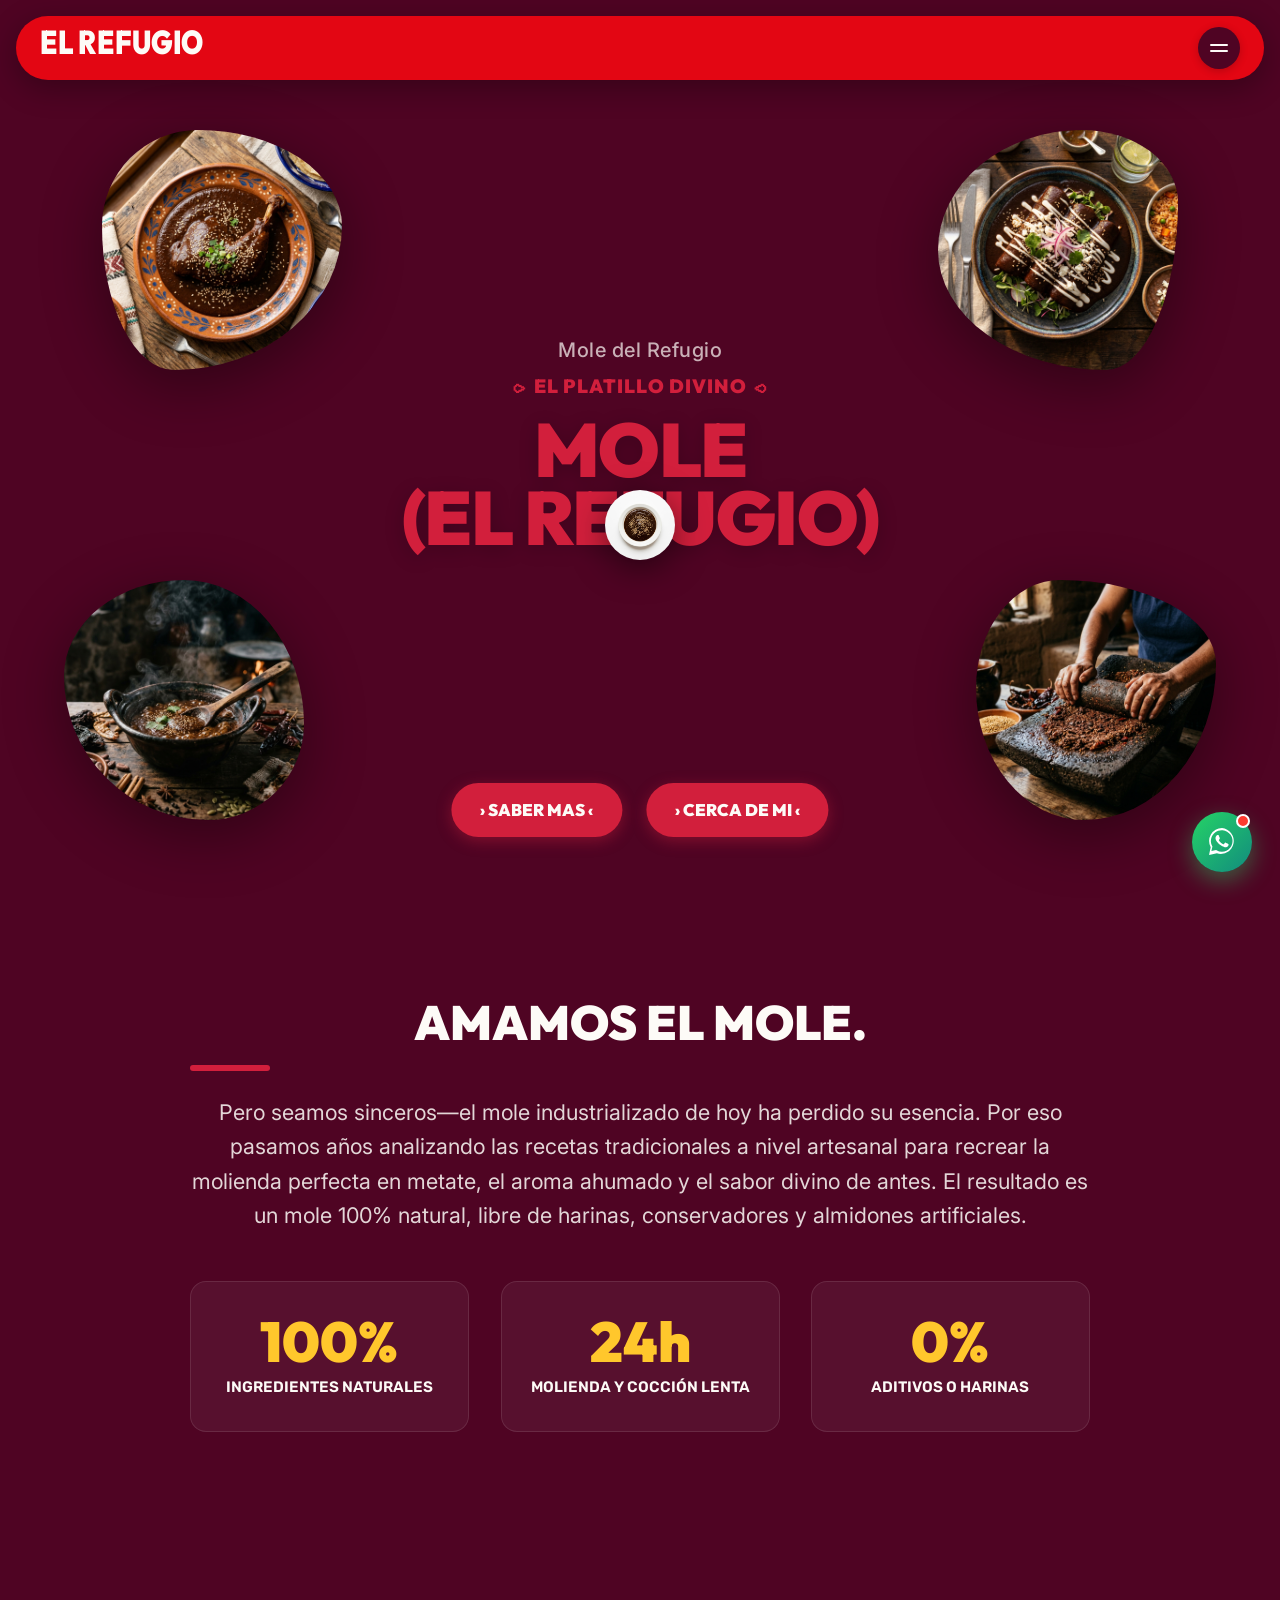
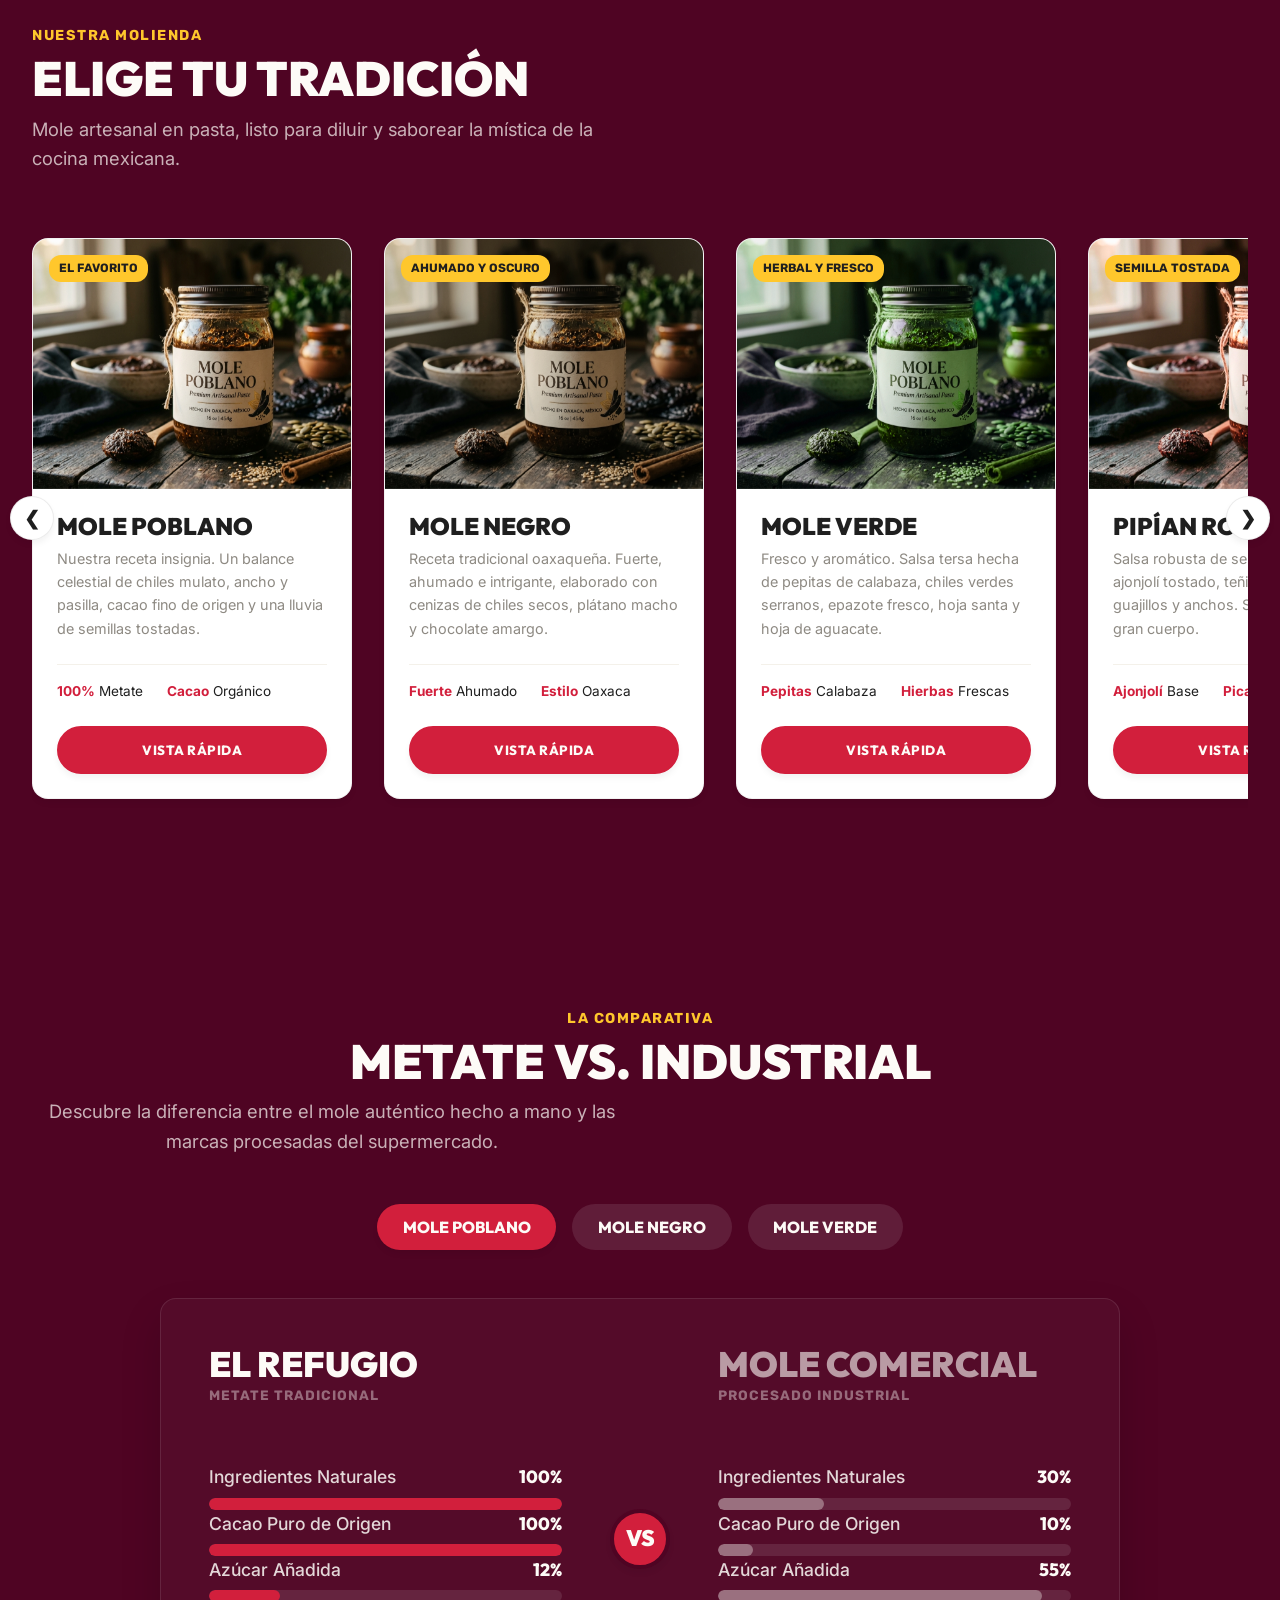
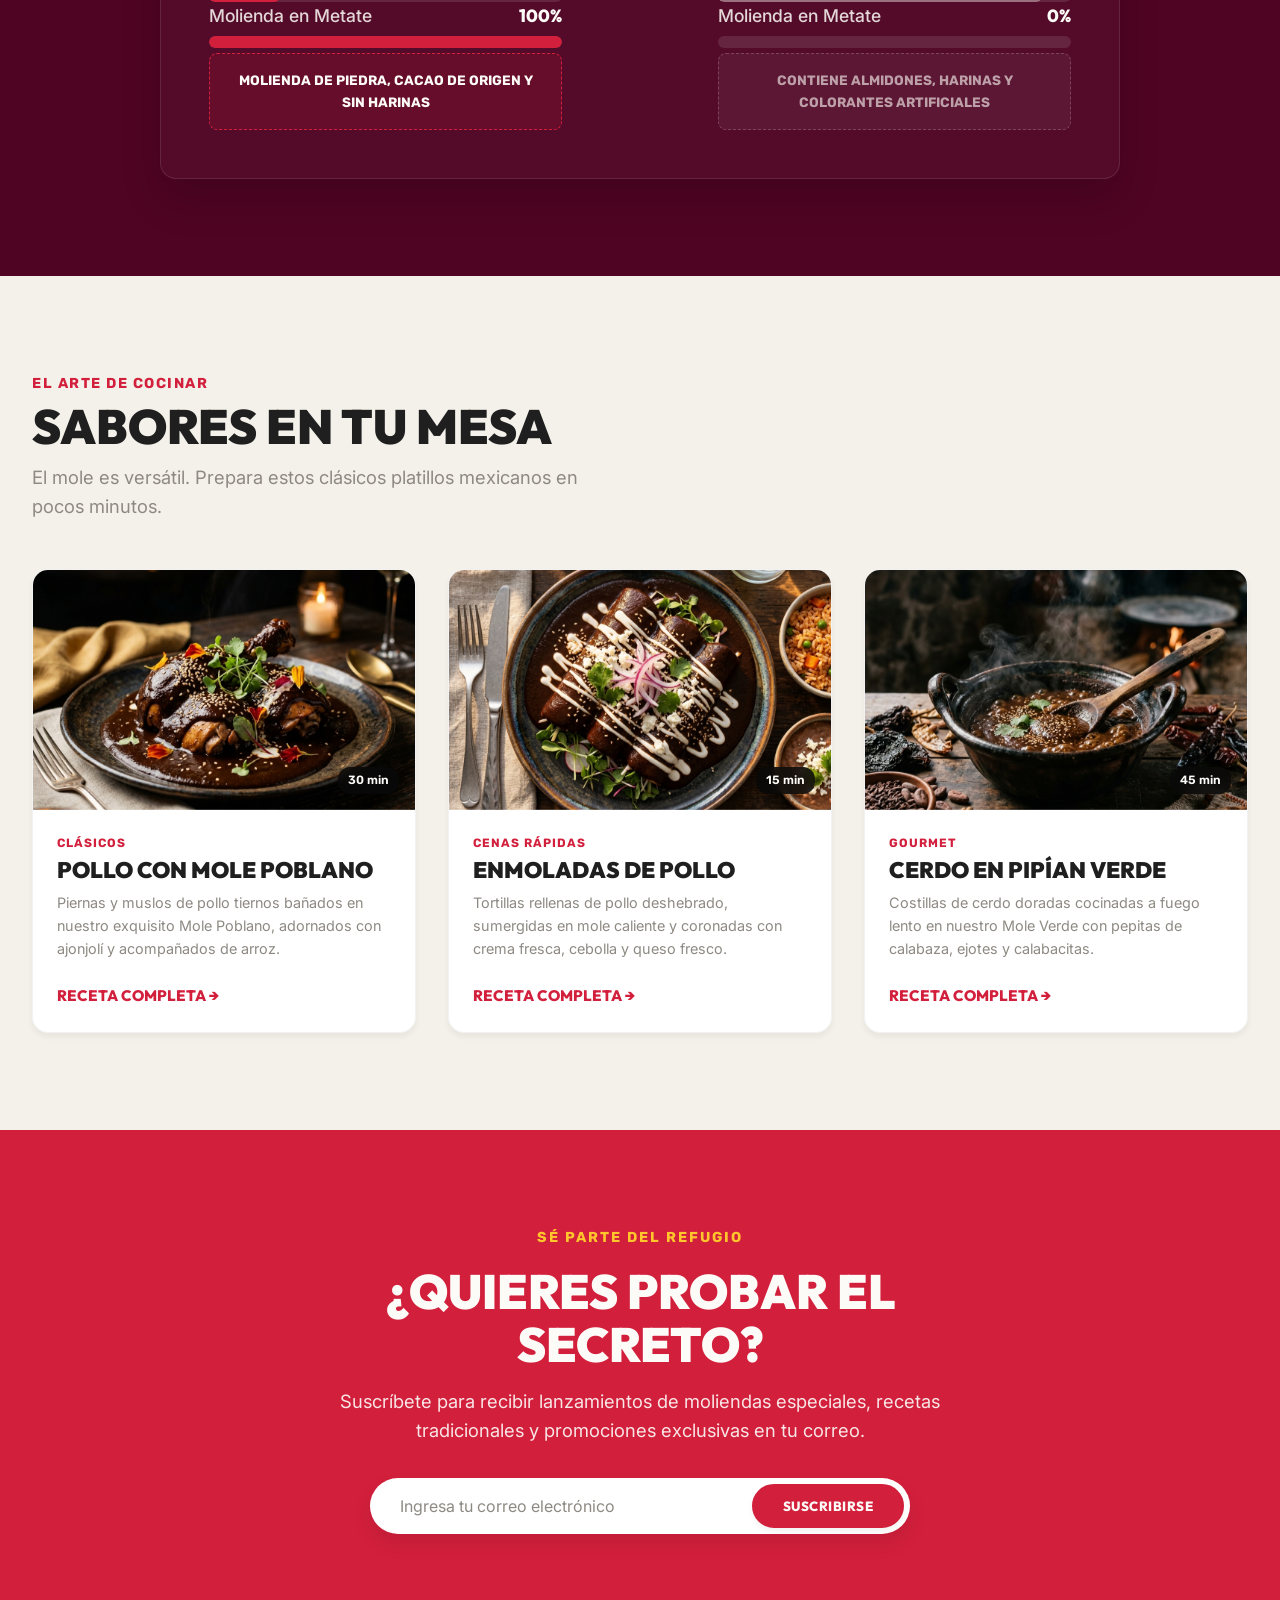
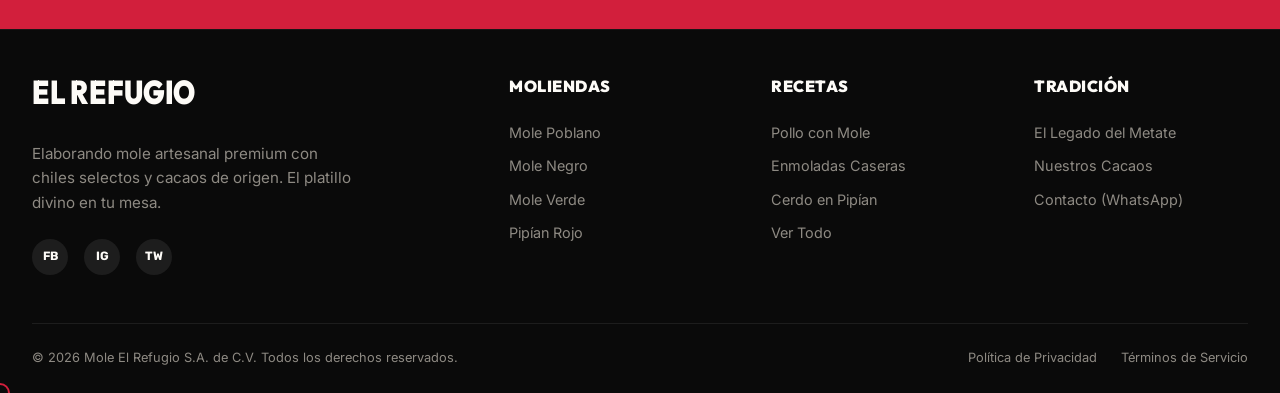
==== commit 4c260211: "actualización" ====
--- a/index.html
+++ b/index.html
@@ -389,7 +389,7 @@
                     <ul>
                         <li><a href="#">El Legado del Metate</a></li>
                         <li><a href="#">Nuestros Cacaos</a></li>
-                        <li><a href="#">Contacto</a></li>
+                        <li><a href="https://wa.me/525512345678?text=%C2%A1Hola!%20Me%20gustar%C3%ADa%20obtener%20m%C3%A1s%20informaci%C3%B3n%20y%20realizar%20un%20pedido%20de%20Mole%20El%20Refugio.%20%F0%9F%8D%B6" target="_blank" rel="noopener noreferrer">Contacto (WhatsApp)</a></li>
                     </ul>
                 </div>
 
@@ -438,10 +438,27 @@
                         <p id="modal-product-ingredients">Cacao fino de aroma, chile ancho, chile mulato, ajonjolí, almendras, pasas, canela y especias secretas.</p>
                     </div>
 
-                    <button class="btn-primary w-100" onclick="document.getElementById('product-modal').classList.remove('active'); document.body.classList.remove('modal-open'); window.location.href='#newsletter';">Adquirir en Tienda</button>
-                </div>
-            </div>
-        </div>
+                    <div style="display: flex; flex-direction: column; gap: 10px; margin-top: 1rem;">
+                        <a href="https://wa.me/525512345678?text=%C2%A1Hola!%20Me%20interesa%20realizar%20un%20pedido%20de%20Mole%20El%20Refugio.%20%F0%9F%8D%B6" target="_blank" rel="noopener noreferrer" class="btn-whatsapp w-100" id="modal-whatsapp-btn">
+                            <svg viewBox="0 0 32 32" xmlns="http://www.w3.org/2000/svg"><path d="M16 2A13 13 0 0 0 4.69 21.25L3 29l7.93-1.63A13 13 0 1 0 16 2zm0 23.82a10.77 10.77 0 0 1-5.5-1.51l-.39-.23-4.7 1 1-4.57-.25-.4A10.82 10.82 0 1 1 16 25.82zm5.93-8.08c-.32-.16-1.92-.95-2.22-1.06s-.51-.16-.73.16-.84 1.06-1.03 1.28-.38.24-.7.08a8.86 8.86 0 0 1-2.61-1.61 9.77 9.77 0 0 1-1.81-2.25c-.19-.32 0-.49.15-.65s.32-.38.48-.56a2.16 2.16 0 0 0 .32-.54.6.6 0 0 0 0-.57c-.08-.16-.73-1.75-1-2.4-.26-.63-.52-.54-.72-.55h-.61a1.18 1.18 0 0 0-.85.4 3.6 3.6 0 0 0-1.12 2.68 6.27 6.27 0 0 0 1.31 3.32 14.33 14.33 0 0 0 5.51 4.87 18.73 18.73 0 0 0 1.84.68 4.43 4.43 0 0 0 2 .13 3.3 3.3 0 0 0 2.16-1.52 2.7 2.7 0 0 0 .19-1.52c-.07-.12-.24-.2-.56-.36z"/></svg>
+                            Pedir por WhatsApp
+                        </a>
+                        <button class="btn-primary w-100" onclick="document.getElementById('product-modal').classList.remove('active'); document.body.classList.remove('modal-open'); window.location.href='#newsletter';">Adquirir en Tienda</button>
+                    </div>
+                </div>
+            </div>
+        </div>
+    </div>
+
+    <!-- Floating WhatsApp Action Widget -->
+    <div class="whatsapp-float-container">
+        <div class="whatsapp-tooltip">¡Escríbenos por WhatsApp! 🌶️</div>
+        <a href="https://wa.me/525512345678?text=%C2%A1Hola!%20Me%20gustar%C3%ADa%20obtener%20m%C3%A1s%20informaci%C3%B3n%20y%20realizar%20un%20pedido%20de%20Mole%20El%20Refugio.%20%F0%9F%8D%B6" target="_blank" rel="noopener noreferrer" class="whatsapp-float-btn" aria-label="Contactar por WhatsApp">
+            <span class="whatsapp-badge"></span>
+            <svg viewBox="0 0 32 32" xmlns="http://www.w3.org/2000/svg">
+                <path d="M16 2A13 13 0 0 0 4.69 21.25L3 29l7.93-1.63A13 13 0 1 0 16 2zm0 23.82a10.77 10.77 0 0 1-5.5-1.51l-.39-.23-4.7 1 1-4.57-.25-.4A10.82 10.82 0 1 1 16 25.82zm5.93-8.08c-.32-.16-1.92-.95-2.22-1.06s-.51-.16-.73.16-.84 1.06-1.03 1.28-.38.24-.7.08a8.86 8.86 0 0 1-2.61-1.61 9.77 9.77 0 0 1-1.81-2.25c-.19-.32 0-.49.15-.65s.32-.38.48-.56a2.16 2.16 0 0 0 .32-.54.6.6 0 0 0 0-.57c-.08-.16-.73-1.75-1-2.4-.26-.63-.52-.54-.72-.55h-.61a1.18 1.18 0 0 0-.85.4 3.6 3.6 0 0 0-1.12 2.68 6.27 6.27 0 0 0 1.31 3.32 14.33 14.33 0 0 0 5.51 4.87 18.73 18.73 0 0 0 1.84.68 4.43 4.43 0 0 0 2 .13 3.3 3.3 0 0 0 2.16-1.52 2.7 2.7 0 0 0 .19-1.52c-.07-.12-.24-.2-.56-.36z"/>
+            </svg>
+        </a>
     </div>
 
     <!-- Custom Cursor Overlay -->
--- a/css/styles.css
+++ b/css/styles.css
@@ -1910,7 +1910,7 @@
 .mole-cart-link::after,
 .mole-benefit-card a::after,
 .mole-recipe-pair a::after {
-    content: ";
+    content: "";
     position: absolute;
     inset: 0;
     background: linear-gradient(120deg, transparent 0%, rgba(255,255,255,0.28) 45%, transparent 70%);
@@ -2040,7 +2040,7 @@
     }
     
     .hero-steak-title {
-    font-size: clamp(3.4rem, 7.6vw, 4.7rem); /* Fits title and CTAs in the first viewport */
+        font-size: clamp(2.35rem, 12vw, 3rem);
         line-height: 0.92;
         letter-spacing: -1.5px;
     }
@@ -2232,3 +2232,165 @@
         padding: 1.2rem;
     }
 }
+
+/* ==========================================================================
+   WHATSAPP FLOATING WIDGET & ACTION BUTTONS
+   ========================================================================== */
+.whatsapp-float-container {
+    position: fixed;
+    bottom: 28px;
+    right: 28px;
+    z-index: 9990;
+    display: flex;
+    align-items: center;
+    gap: 12px;
+    pointer-events: none;
+}
+
+.whatsapp-float-container * {
+    pointer-events: auto;
+}
+
+.whatsapp-tooltip {
+    background: #1e1915;
+    color: #FDFBF7;
+    font-family: 'Outfit', sans-serif;
+    font-size: 0.85rem;
+    font-weight: 600;
+    padding: 8px 16px;
+    border-radius: 30px;
+    box-shadow: 0 8px 25px rgba(0, 0, 0, 0.35);
+    border: 1px solid rgba(212, 160, 23, 0.3);
+    opacity: 0;
+    transform: translateX(12px) scale(0.95);
+    transition: all 0.35s cubic-bezier(0.25, 1, 0.5, 1);
+    white-space: nowrap;
+    position: relative;
+}
+
+.whatsapp-tooltip::after {
+    content: '';
+    position: absolute;
+    right: -6px;
+    top: 50%;
+    transform: translateY(-50%) rotate(45deg);
+    width: 8px;
+    height: 8px;
+    background: #1e1915;
+    border-top: 1px solid rgba(212, 160, 23, 0.3);
+    border-right: 1px solid rgba(212, 160, 23, 0.3);
+}
+
+.whatsapp-float-container:hover .whatsapp-tooltip {
+    opacity: 1;
+    transform: translateX(0) scale(1);
+}
+
+.whatsapp-float-btn {
+    width: 60px;
+    height: 60px;
+    background: linear-gradient(135deg, #25D366 0%, #128C7E 100%);
+    color: #ffffff;
+    border-radius: 50%;
+    display: flex;
+    align-items: center;
+    justify-content: center;
+    text-decoration: none;
+    box-shadow: 0 8px 25px rgba(37, 211, 102, 0.45);
+    transition: all 0.35s cubic-bezier(0.34, 1.56, 0.64, 1);
+    position: relative;
+    animation: wa-pulse 2.2s infinite;
+}
+
+.whatsapp-float-btn svg {
+    width: 32px;
+    height: 32px;
+    fill: #ffffff;
+    transition: transform 0.3s ease;
+}
+
+.whatsapp-float-btn:hover {
+    transform: scale(1.12) rotate(6deg);
+    box-shadow: 0 12px 35px rgba(37, 211, 102, 0.65);
+    background: linear-gradient(135deg, #28E06C 0%, #159E8E 100%);
+}
+
+.whatsapp-float-btn:hover svg {
+    transform: scale(1.1);
+}
+
+.whatsapp-badge {
+    position: absolute;
+    top: 2px;
+    right: 2px;
+    width: 14px;
+    height: 14px;
+    background: #FF3B30;
+    border: 2px solid #ffffff;
+    border-radius: 50%;
+}
+
+@keyframes wa-pulse {
+    0% {
+        box-shadow: 0 0 0 0 rgba(37, 211, 102, 0.65);
+    }
+    70% {
+        box-shadow: 0 0 0 18px rgba(37, 211, 102, 0);
+    }
+    100% {
+        box-shadow: 0 0 0 0 rgba(37, 211, 102, 0);
+    }
+}
+
+.btn-whatsapp {
+    background: linear-gradient(135deg, #25D366 0%, #128C7E 100%);
+    color: #ffffff;
+    display: inline-flex;
+    align-items: center;
+    justify-content: center;
+    gap: 10px;
+    padding: 0.9rem 1.6rem;
+    border-radius: 40px;
+    font-family: 'Outfit', sans-serif;
+    font-weight: 700;
+    font-size: 0.95rem;
+    text-transform: uppercase;
+    letter-spacing: 0.05em;
+    text-decoration: none;
+    border: none;
+    cursor: pointer;
+    box-shadow: 0 6px 20px rgba(37, 211, 102, 0.35);
+    transition: all 0.3s cubic-bezier(0.25, 1, 0.5, 1);
+}
+
+.btn-whatsapp svg {
+    width: 22px;
+    height: 22px;
+    fill: currentColor;
+}
+
+.btn-whatsapp:hover {
+    transform: translateY(-3px);
+    box-shadow: 0 10px 28px rgba(37, 211, 102, 0.5);
+    background: linear-gradient(135deg, #28E06C 0%, #159E8E 100%);
+    color: #ffffff;
+}
+
+@media (max-width: 768px) {
+    .whatsapp-float-container {
+        bottom: 20px;
+        right: 20px;
+    }
+    .whatsapp-float-btn {
+        width: 54px;
+        height: 54px;
+    }
+    .whatsapp-float-btn svg {
+        width: 28px;
+        height: 28px;
+    }
+    .whatsapp-tooltip {
+        display: none;
+    }
+}
+
